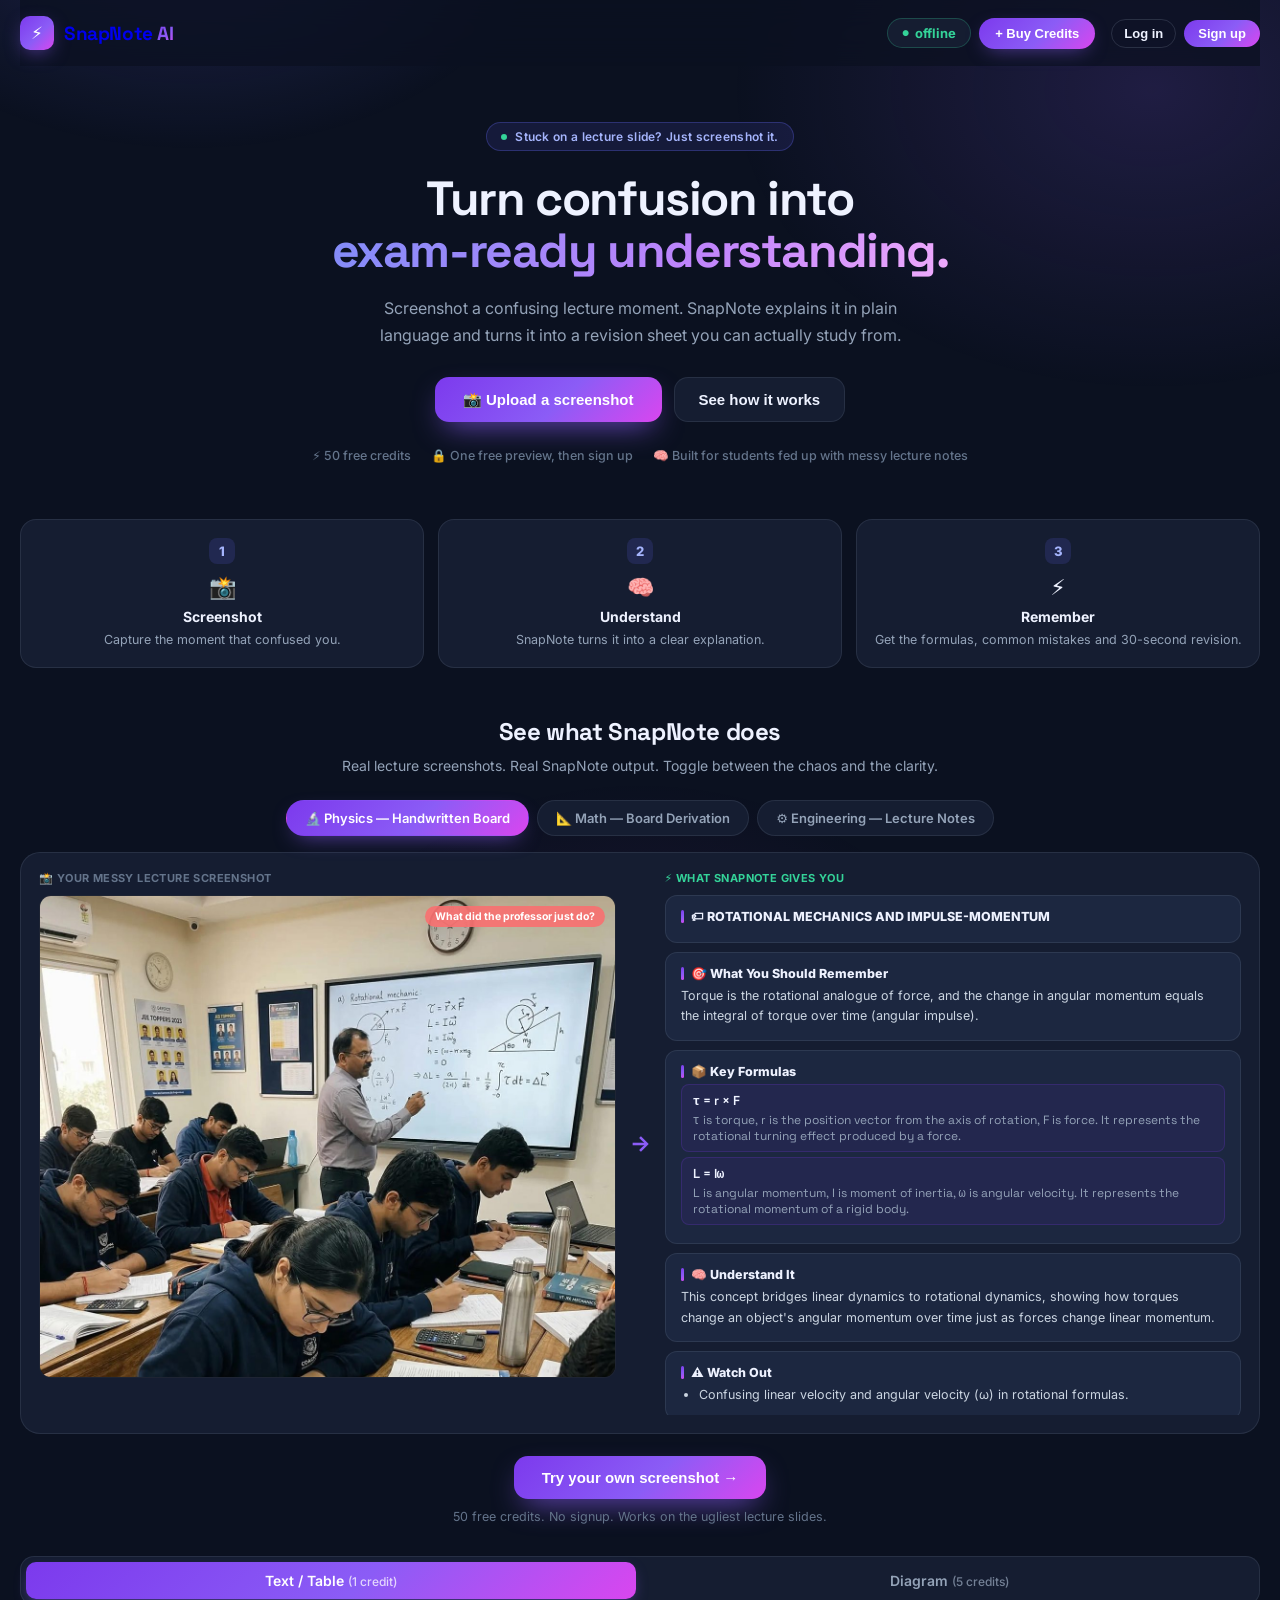
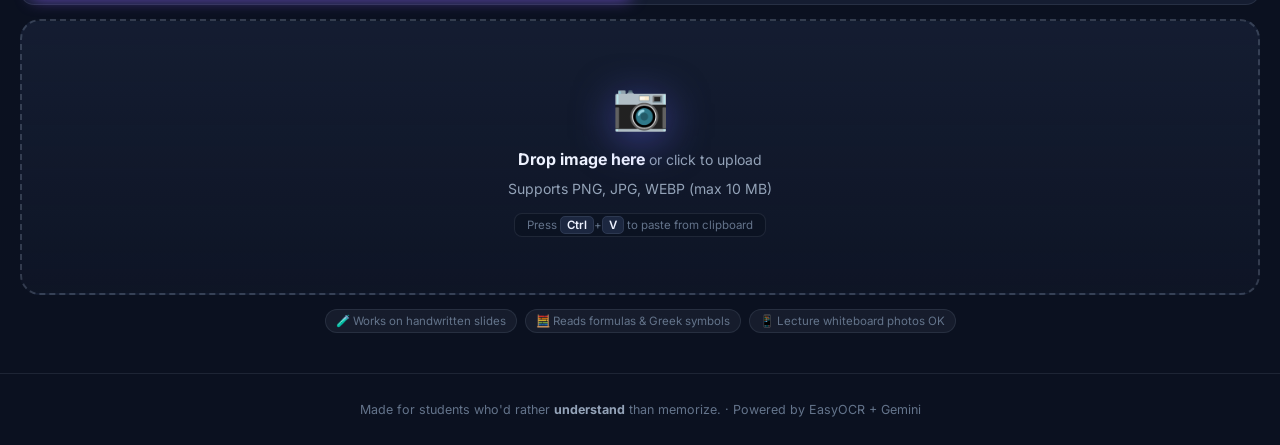
==== website/index.html @ a8508c5e "feat: comparison visual scene + PYQ digest UI + rotational mapping evidence" ====
<!DOCTYPE html>
<html lang="en">
<head>
  <meta charset="UTF-8" />
  <meta name="viewport" content="width=device-width, initial-scale=1.0" />
  <meta name="theme-color" content="#0b1120" />
  <meta name="description" content="SnapNote AI turns confusing lecture screenshots into exam-ready study notes. Understand formulas, remember the key takeaways, revise in 30 seconds." />
  <title>SnapNote AI — Screenshot it. Understand it.</title>
  <link rel="preconnect" href="https://fonts.googleapis.com" />
  <link rel="preconnect" href="https://fonts.gstatic.com" crossorigin />
  <link href="https://fonts.googleapis.com/css2?family=Inter:wght@400;500;600;700;800;900&family=Space+Grotesk:wght@600;700&display=swap" rel="stylesheet" />
  <script src="https://accounts.google.com/gsi/client"></script>
  <style>
    *, *::before, *::after { box-sizing: border-box; margin: 0; padding: 0; }
    :root {
      --bg: #0b1120; --surface: #151d31; --surface-2: #1c2740; --border: rgba(148,163,184,.14);
      --text: #eef2ff; --muted: #94a3b8; --muted-2: #64748b;
      --accent: #7c3aed; --accent-2: #8b5cf6; --green: #34d399; --amber: #fbbf24; --danger: #f87171;
      --grad: linear-gradient(135deg, #7c3aed, #8b5cf6 55%, #d946ef);
      --shadow: 0 20px 60px -20px rgba(0,0,0,.6);
      --radius: 16px;
    }
    html { scroll-behavior: smooth; }
    body {
      font-family: 'Inter', system-ui, -apple-system, sans-serif;
      background: var(--bg); color: var(--text);
      min-height: 100vh; display: flex; flex-direction: column;
      -webkit-font-smoothing: antialiased; overflow-x: hidden;
    }
    .bg-glow {
      position: fixed; inset: 0; z-index: -1; pointer-events: none;
      background:
        radial-gradient(600px 400px at 15% -10%, rgba(99,102,241,.22), transparent 60%),
        radial-gradient(700px 500px at 90% 10%, rgba(139,92,246,.16), transparent 60%),
        radial-gradient(600px 500px at 50% 120%, rgba(217,70,239,.10), transparent 60%);
    }
    .container { max-width: 1280px; margin: 0 auto; padding: 0 20px; width: 100%; flex: 1; display: flex; flex-direction: column; }

    header {
      position: sticky; top: 0; z-index: 50;
      display: flex; align-items: center; justify-content: space-between;
      padding: 16px 0; margin-bottom: 12px;
      background: rgba(11,17,32,.75); backdrop-filter: blur(14px); -webkit-backdrop-filter: blur(14px);
    }
    .logo { display: flex; align-items: center; gap: 10px; text-decoration: none; }
    .logo-mark {
      width: 34px; height: 34px; border-radius: 10px; background: var(--grad);
      display: grid; place-items: center; font-size: 17px; color: #fff;
      box-shadow: 0 6px 20px -6px rgba(139,92,246,.7);
    }
    header h1 { font-size: 19px; font-weight: 800; letter-spacing: -.4px; font-family: 'Space Grotesk', sans-serif; }
    header h1 span { background: var(--grad); -webkit-background-clip: text; background-clip: text; -webkit-text-fill-color: transparent; }
    #credits-area { display: flex; align-items: center; gap: 8px; }
    #credits-badge {
      background: var(--surface); color: var(--green); padding: 6px 14px;
      border-radius: 20px; font-size: 13px; font-weight: 700; border: 1px solid rgba(52,211,153,.25);
      display: flex; align-items: center; gap: 6px;
    }
    #credits-badge::before { content: '●'; font-size: 8px; }
    #buy-btn {
      background: var(--grad); color: #fff; border: none; padding: 8px 16px;
      border-radius: 20px; font-size: 13px; font-weight: 700; cursor: pointer;
      transition: transform .15s, box-shadow .15s, filter .15s;
      box-shadow: 0 6px 20px -8px rgba(139,92,246,.7);
    }
    #buy-btn:hover { transform: translateY(-1px); filter: brightness(1.08); }

    /* ── Hero ── */
    .hero { text-align: center; padding: 44px 8px 30px; }
    .hero .eyebrow {
      display: inline-flex; align-items: center; gap: 8px;
      background: rgba(99,102,241,.12); border: 1px solid rgba(99,102,241,.3);
      color: #a5b4fc; font-size: 12px; font-weight: 600; letter-spacing: .3px;
      padding: 6px 14px; border-radius: 20px; margin-bottom: 22px;
    }
    .hero .eyebrow .dot { width: 6px; height: 6px; border-radius: 50%; background: var(--green); animation: pulse 2s infinite; }
    @keyframes pulse { 0%,100% { opacity: 1; } 50% { opacity: .3; } }
    .hero h2 {
      font-size: clamp(30px, 6vw, 48px); font-weight: 900; letter-spacing: -1.4px; line-height: 1.08;
      font-family: 'Space Grotesk', sans-serif;
    }
    .hero h2 .grad {
      background: linear-gradient(120deg, #818cf8, #c084fc 60%, #f0abfc);
      -webkit-background-clip: text; background-clip: text; -webkit-text-fill-color: transparent;
    }
    .hero p.sub { color: var(--muted); font-size: 16px; line-height: 1.7; max-width: 560px; margin: 18px auto 0; }
    .hero .cta-row { display: flex; gap: 12px; justify-content: center; margin-top: 28px; flex-wrap: wrap; }
    .btn-primary {
      background: var(--grad); color: #fff; border: none; padding: 13px 28px; border-radius: 14px;
      font-size: 15px; font-weight: 700; cursor: pointer; transition: transform .15s, box-shadow .15s, filter .15s;
      box-shadow: 0 12px 30px -10px rgba(139,92,246,.8);
      display: inline-flex; align-items: center; gap: 8px;
    }
    .btn-primary:hover { transform: translateY(-2px); filter: brightness(1.07); }
    .btn-ghost {
      background: var(--surface); color: var(--text); border: 1px solid var(--border); padding: 13px 24px;
      border-radius: 14px; font-size: 15px; font-weight: 600; cursor: pointer; transition: all .15s;
      display: inline-flex; align-items: center; gap: 8px;
    }
    .btn-ghost:hover { border-color: var(--accent); background: var(--surface-2); transform: translateY(-2px); }
    .hero .trust {
      display: flex; gap: 20px; justify-content: center; margin-top: 26px; flex-wrap: wrap;
      color: var(--muted-2); font-size: 12.5px; font-weight: 500;
    }
    .hero .trust span { display: inline-flex; align-items: center; gap: 6px; }

    /* ── How it works ── */
    .how {
      display: grid; grid-template-columns: repeat(3, 1fr); gap: 14px; margin: 26px 0 8px;
    }
    .how .step {
      background: var(--surface); border: 1px solid var(--border); border-radius: var(--radius);
      padding: 18px 16px; text-align: center; transition: all .2s;
    }
    .how .step:hover { transform: translateY(-3px); border-color: rgba(99,102,241,.4); background: var(--surface-2); }
    .how .step .num {
      width: 26px; height: 26px; margin: 0 auto 10px; border-radius: 8px;
      background: rgba(99,102,241,.16); color: #a5b4fc; font-size: 13px; font-weight: 800;
      display: grid; place-items: center;
    }
    .how .step .ic { font-size: 22px; margin-bottom: 8px; }
    .how .step h4 { font-size: 14px; font-weight: 700; margin-bottom: 5px; }
    .how .step p { font-size: 12.5px; color: var(--muted); line-height: 1.55; }

    /* ── Live demo ── */
    .demo { margin: 40px 0 10px; }
    .demo-head { text-align: center; margin-bottom: 22px; }
    .demo-head h3 { font-size: 24px; font-weight: 800; font-family: 'Space Grotesk', sans-serif; letter-spacing: -.4px; }
    .demo-head p { color: var(--muted); font-size: 14px; margin-top: 8px; line-height: 1.6; }
    .demo-tabs { display: flex; gap: 8px; justify-content: center; margin-bottom: 16px; flex-wrap: wrap; }
    .demo-tab {
      background: var(--surface); border: 1px solid var(--border); color: var(--muted);
      padding: 9px 18px; border-radius: 20px; font-size: 13px; font-weight: 600; cursor: pointer;
      font-family: inherit; transition: all .2s;
    }
    .demo-tab:hover { border-color: var(--accent); color: var(--text); transform: translateY(-1px); }
    .demo-tab.active { background: var(--grad); color: #fff; border-color: transparent; box-shadow: 0 8px 22px -10px rgba(139,92,246,.8); }
    .demo-stage {
      display: grid; grid-template-columns: 1fr auto 1fr; gap: 14px; align-items: stretch;
      background: var(--surface); border: 1px solid var(--border); border-radius: 20px; padding: 18px;
    }
    .demo-arrow { display: flex; align-items: center; justify-content: center; font-size: 22px; color: var(--accent-2); font-weight: 700; }
    .demo-pane { min-width: 0; }
    .pane-label {
      font-size: 11px; font-weight: 700; letter-spacing: .4px; text-transform: uppercase;
      color: var(--muted-2); margin-bottom: 10px; display: flex; align-items: center; gap: 6px;
    }
    .demo-pane-after .pane-label { color: var(--green); }
    .pane-body { max-height: 520px; overflow-y: auto; }
    .before-img {
      border-radius: 12px; overflow: hidden; border: 1px solid var(--border);
      background: #0a0f1d; position: relative;
    }
    .before-img img { width: 100%; height: 100%; object-fit: contain; display: block; min-height: 220px; }
    .before-img::after {
      content: 'What did the professor just do?'; position: absolute; right: 10px; top: 10px;
      background: rgba(248,113,113,.92); color: #fff; font-size: 10.5px; font-weight: 700;
      padding: 4px 10px; border-radius: 20px; max-width: 70%;
    }
    .demo-cta-row { text-align: center; margin-top: 22px; }
    .demo-cta-row .cta-sub { color: var(--muted-2); font-size: 12.5px; margin-top: 10px; }
    .demo-card {
      background: var(--surface-2); border: 1px solid var(--border); border-radius: 12px;
      padding: 13px 15px; margin-bottom: 9px; animation: rise .35s ease both;
    }
    .demo-card h5 { font-size: 12.5px; font-weight: 800; margin-bottom: 5px; display: flex; align-items: center; gap: 7px; }
    .demo-card h5 .bar { width: 3px; height: 13px; border-radius: 2px; background: var(--grad); }
    .demo-card.takeaway-card { border-color: rgba(52,211,153,.35); background: linear-gradient(180deg, rgba(52,211,153,.07), var(--surface-2)); }
    .demo-card.takeaway-card h5 { color: var(--green); }
    .demo-card.verify-card { border-color: rgba(248,113,113,.45); background: linear-gradient(180deg, rgba(248,113,113,.06), var(--surface-2)); }
    .demo-card.verify-card h5 { color: var(--danger); }
    .demo-card p, .demo-card li { font-size: 12.5px; line-height: 1.65; color: #cbd5e1; }
    .demo-card ul { padding-left: 18px; }
    .demo-card .formula {
      font-family: 'Space Grotesk', ui-monospace, monospace; font-size: 13px; font-weight: 600;
      background: rgba(124,58,237,.08); border: 1px solid rgba(124,58,237,.2); border-radius: 8px;
      padding: 7px 11px; margin: 5px 0; overflow-x: auto; white-space: pre-wrap;
    }
    .demo-card .formula .f-explain { color: var(--muted); font-size: 12px; font-weight: 400; margin-top: 3px; }
    .demo-card .muted { color: var(--muted); font-size: 12px; }
    @media (max-width: 700px) {
      .demo-stage { grid-template-columns: 1fr; }
      .demo-arrow { transform: rotate(90deg); padding: 6px 0; }
      .pane-body { max-height: 420px; }
    }

    /* ── Mode toggle ── */
    .mode-toggle { display: flex; gap: 8px; margin: 22px 0 14px; background: var(--surface); border: 1px solid var(--border); border-radius: 14px; padding: 5px; }
    .mode-toggle button {
      flex: 1; padding: 10px; border: none; border-radius: 10px;
      background: transparent; color: var(--muted); font-size: 14px; font-weight: 600;
      cursor: pointer; transition: all .18s; font-family: inherit;
    }
    .mode-toggle button:hover { color: var(--text); }
    .mode-toggle button.active { background: var(--grad); color: #fff; box-shadow: 0 6px 16px -6px rgba(139,92,246,.7); }
    .mode-toggle .cost { font-weight: 500; font-size: 12px; opacity: .75; }

    /* ── Drop zone ── */
    #drop-zone {
      border: 2px dashed rgba(148,163,184,.28); border-radius: 20px; padding: 56px 24px;
      text-align: center; cursor: pointer; transition: all .25s; position: relative;
      background: linear-gradient(180deg, rgba(28,39,64,.55), rgba(21,29,49,.35));
      flex-shrink: 0; overflow: hidden;
    }
    #drop-zone::before {
      content: ''; position: absolute; inset: -2px; border-radius: 20px; padding: 2px;
      background: var(--grad); -webkit-mask: linear-gradient(#000 0 0) content-box, linear-gradient(#000 0 0);
      -webkit-mask-composite: xor; mask-composite: exclude;
      opacity: 0; transition: opacity .25s;
    }
    #drop-zone:hover::before, #drop-zone.dragover::before { opacity: 1; }
    #drop-zone:hover, #drop-zone.dragover { transform: translateY(-2px); }
    #drop-zone .icon {
      font-size: 46px; margin-bottom: 14px; color: var(--accent);
      filter: drop-shadow(0 8px 20px rgba(99,102,241,.5));
      animation: bob 3s ease-in-out infinite;
    }
    @keyframes bob { 0%,100% { transform: translateY(0); } 50% { transform: translateY(-7px); } }
    #drop-zone p { color: var(--muted); font-size: 14px; line-height: 1.6; }
    #drop-zone p strong { color: var(--text); font-size: 16px; }
    #drop-zone .shortcut { margin-top: 12px; display: inline-block; background: rgba(11,17,32,.6); padding: 4px 12px; border-radius: 8px; font-size: 11.5px; color: var(--muted-2); border: 1px solid var(--border); }
    #drop-zone .shortcut kbd { background: var(--surface-2); padding: 1px 6px; border-radius: 5px; font-family: inherit; border: 1px solid var(--border); font-weight: 600; color: var(--text); }
    #drop-zone.paste-flash { border-color: var(--green) !important; background: rgba(52,211,153,.1) !important; }
    #drop-zone.has-image { padding: 12px; border-style: solid; border-color: rgba(52,211,153,.4); }
    #drop-zone.has-image img { max-width: 100%; max-height: 420px; border-radius: 14px; display: block; margin: 0 auto; }
    #drop-zone input[type=file] { display: none; }
    .hint-chips { display: flex; gap: 8px; justify-content: center; margin-top: 14px; flex-wrap: wrap; }
    .hint-chips span {
      font-size: 11.5px; color: var(--muted-2); background: rgba(148,163,184,.08);
      border: 1px solid var(--border); padding: 4px 10px; border-radius: 20px;
    }

    #preview-actions { display: none; gap: 10px; margin-top: 14px; justify-content: center; }
    #preview-actions.show { display: flex; }
    #preview-actions button {
      padding: 11px 26px; border: none; border-radius: 12px; font-size: 14px; font-weight: 700; cursor: pointer; font-family: inherit; transition: all .15s;
    }
    #submit-btn { background: var(--grad); color: #fff; box-shadow: 0 8px 24px -8px rgba(139,92,246,.8); }
    #submit-btn:hover { filter: brightness(1.07); transform: translateY(-1px); }
    #submit-btn:disabled { opacity: .55; cursor: not-allowed; transform: none; }
    #clear-btn { background: var(--surface); color: var(--muted); border: 1px solid var(--border); }
    #clear-btn:hover { border-color: var(--danger); color: var(--danger); }
    .spinner { display: inline-block; width: 16px; height: 16px; border: 2px solid rgba(255,255,255,.3); border-top-color: #fff; border-radius: 50%; animation: spin .6s linear infinite; vertical-align: middle; margin-right: 8px; }
    @keyframes spin { to { transform: rotate(360deg); } }

    /* ── Processing overlay ── */
    #processing-overlay {
      display: none; position: fixed; inset: 0; z-index: 90;
      background: rgba(11,17,32,.82); backdrop-filter: blur(8px); -webkit-backdrop-filter: blur(8px);
      align-items: center; justify-content: center; padding: 20px;
    }
    #processing-overlay.show { display: flex; }
    .proc-card {
      background: var(--surface); border: 1px solid var(--border); border-radius: 20px;
      padding: 34px 30px; max-width: 400px; width: 100%; text-align: center; box-shadow: var(--shadow);
    }
    .proc-orb {
      width: 64px; height: 64px; margin: 0 auto 18px; border-radius: 50%;
      background: conic-gradient(from 0deg, #6366f1, #d946ef, #34d399, #6366f1);
      animation: spin 1.2s linear infinite;
      -webkit-mask: radial-gradient(farthest-side, transparent calc(100% - 8px), #000 calc(100% - 7px));
      mask: radial-gradient(farthest-side, transparent calc(100% - 8px), #000 calc(100% - 7px));
    }
    .proc-card h3 { font-size: 17px; font-weight: 800; margin-bottom: 6px; }
    .proc-card p.hint { color: var(--muted); font-size: 13.5px; margin-bottom: 20px; }
    .proc-steps { text-align: left; display: flex; flex-direction: column; gap: 10px; }
    .proc-step { display: flex; align-items: center; gap: 10px; font-size: 13.5px; color: var(--muted-2); transition: color .2s; }
    .proc-step .tick { width: 18px; height: 18px; border-radius: 50%; border: 2px solid var(--border); display: grid; place-items: center; font-size: 10px; color: transparent; flex-shrink: 0; transition: all .2s; }
    .proc-step.done { color: var(--green); }
    .proc-step.done .tick { background: var(--green); border-color: var(--green); color: #06281c; }
    .proc-step.active { color: var(--text); font-weight: 600; }
    .proc-step.active .tick { border-color: var(--accent); border-top-color: #a5b4fc; animation: spin .8s linear infinite; }
    .proc-step.pending .tick { border-color: var(--border); }

    /* ── History ── */
    #history-section { display: none; margin-top: 26px; }
    #history-section.show { display: block; }
    #history-section h3 { font-size: 13px; font-weight: 700; color: var(--muted); letter-spacing: .4px; text-transform: uppercase; margin-bottom: 10px; display: flex; align-items: center; gap: 8px; }
    .history-list { display: flex; flex-direction: column; gap: 8px; }
    .history-item {
      display: flex; align-items: center; gap: 12px; width: 100%;
      background: var(--surface); border: 1px solid var(--border); border-radius: 12px;
      padding: 12px 14px; cursor: pointer; text-align: left; transition: all .15s; font-family: inherit; color: var(--text);
    }
    .history-item:hover { border-color: var(--accent); background: var(--surface-2); transform: translateX(3px); }
    .history-item .hic { font-size: 18px; }
    .history-item .h-title { font-size: 13.5px; font-weight: 600; flex: 1; overflow: hidden; text-overflow: ellipsis; white-space: nowrap; }
    .history-item .h-meta { font-size: 11.5px; color: var(--muted-2); white-space: nowrap; }
    .history-item .type-badge.small { padding: 2px 8px; font-size: 10px; }

    /* ── Result ── */
    #result-panel { display: none; margin-top: 26px; flex: 1; }
    #result-panel.show { display: block; }
    #result-panel .result-header { display: flex; align-items: center; justify-content: space-between; margin-bottom: 12px; gap: 8px; flex-wrap: wrap; }
    #result-panel .result-header .type-badge { padding: 5px 14px; border-radius: 20px; font-size: 12px; font-weight: 700; }
    #result-panel .result-header .type-badge.text { background: rgba(99,102,241,.15); color: #a5b4fc; border: 1px solid rgba(99,102,241,.3); }
    #result-panel .result-header .type-badge.diagram { background: rgba(251,191,36,.12); color: var(--amber); border: 1px solid rgba(251,191,36,.3); }
    #result-panel .tags { display: flex; gap: 6px; flex-wrap: wrap; margin-bottom: 14px; }
    #result-panel .tags span { background: var(--surface); padding: 4px 12px; border-radius: 20px; font-size: 12px; color: var(--muted); border: 1px solid var(--border); }

    .note-card {
      background: var(--surface); border: 1px solid var(--border); border-radius: 14px;
      padding: 18px 20px; margin-bottom: 12px;
      animation: rise .4s ease both;
    }
    @keyframes rise { from { opacity: 0; transform: translateY(10px); } to { opacity: 1; transform: translateY(0); } }
    .note-card h3 { font-size: 14px; font-weight: 700; margin-bottom: 8px; color: var(--text); display: flex; align-items: center; gap: 8px; letter-spacing: .1px; }
    .note-card h3 .bar { width: 3px; height: 15px; border-radius: 2px; background: var(--grad); }
    .note-card p, .note-card li { font-size: 14px; line-height: 1.75; color: #cbd5e1; }
    .note-card ul { padding-left: 20px; }
    /* Secondary sections: quieter, collapsible, not competing with the learning payload */
    .note-card.secondary {
      background: transparent; border: 1px solid var(--border); border-radius: 12px;
      padding: 12px 16px; box-shadow: none;
    }
    .note-card.secondary summary {
      list-style: none; cursor: pointer; font-size: 13px; font-weight: 600;
      color: var(--muted); display: flex; align-items: center; gap: 8px; user-select: none;
    }
    .note-card.secondary summary::-webkit-details-marker { display: none; }
    .note-card.secondary summary::after { content: "＋"; margin-left: auto; color: var(--muted-2); font-size: 13px; }
    .note-card.secondary[open] summary::after { content: "−"; }
    .note-card.secondary summary:hover { color: var(--text); }
    .note-card.secondary .inner { padding-top: 10px; }
    .note-card .formula {
      font-family: 'Space Grotesk', ui-monospace, monospace;
      background: linear-gradient(135deg, rgba(99,102,241,.1), rgba(139,92,246,.05));
      border: 1px solid rgba(99,102,241,.25); border-radius: 10px;
      padding: 10px 14px; margin: 8px 0; font-size: 15px; overflow-x: auto; white-space: pre-wrap;
      font-weight: 600; letter-spacing: .2px;
    }
    .note-card .formula .f-explain { color: var(--muted); font-size: 13px; font-weight: 400; margin-top: 6px; letter-spacing: 0; }
    .note-card .uncertain-symbols { color: var(--amber); font-size: 12.5px; margin-top: 5px; }
    .note-card.uncertain-card { border-color: rgba(251,191,36,.45); background: linear-gradient(180deg, rgba(251,191,36,.06), var(--surface)); }
    .note-card.uncertain-card h3 { color: var(--amber); }
    .note-card.verify-card { border-color: rgba(248,113,113,.5); background: linear-gradient(180deg, rgba(248,113,113,.06), var(--surface)); }
    .note-card.verify-card h3 { color: var(--danger); }
    .note-card.takeaway-card { border-color: rgba(52,211,153,.4); background: linear-gradient(180deg, rgba(52,211,153,.07), var(--surface)); }
    .note-card.takeaway-card h3 { color: var(--green); }
    .note-card.diagram-card img { max-width: 100%; border-radius: 10px; border: 1px solid var(--border); margin-top: 8px; }
    .note-card.diagram-card .diagram-wrap {
      margin: 8px 0; padding: 14px; background: var(--bg); border: 1px solid var(--border);
      border-radius: 12px; overflow-x: auto;
    }
    .note-card.diagram-card .diagram-wrap svg { display: block; max-width: 100%; height: auto; background: #fff; border-radius: 10px; }
    .note-card.diagram-card .diagram-wrap svg text { font-family: 'Space Grotesk', sans-serif; }
    .note-card .muted { color: var(--muted); font-size: 13px; }
    /* Visual context demoted to a subtle line under the explain visual */
    .visual-context-line { font-size: 12px; color: var(--muted-2); margin-top: 8px; line-height: 1.6; }
    .visual-context-line strong { color: var(--muted); font-weight: 600; }

    #revise-btn {
      display: none; width: 100%; margin: 6px 0 14px; padding: 14px 16px;
      background: linear-gradient(135deg, rgba(99,102,241,.22), rgba(217,70,239,.18));
      border: 1px dashed var(--accent); border-radius: 14px; color: var(--text);
      font-size: 15px; font-weight: 700; cursor: pointer; transition: all .2s; font-family: inherit;
    }
    #revise-btn em { display: block; font-style: normal; font-size: 12.5px; font-weight: 500; color: var(--muted); margin-top: 3px; }
    #revise-btn:hover { border-style: solid; box-shadow: 0 8px 24px -10px rgba(139,92,246,.6); }
    #revise-btn:disabled { opacity: .55; cursor: not-allowed; }
    #revision-cards .revision-header {
      font-size: 13px; font-weight: 700; color: var(--accent-2); margin: 4px 0 10px;
      display: flex; align-items: center; gap: 6px; letter-spacing: .2px;
    }

    #result-panel pre {
      background: var(--surface); border: 1px solid var(--border); border-radius: 12px;
      padding: 20px; font-size: 13.5px; line-height: 1.7; overflow-x: auto;
      white-space: pre-wrap; max-height: 400px; overflow-y: auto; color: #cbd5e1;
    }
    #raw-toggle-btn {
      background: none; border: 1px solid var(--border); color: var(--muted);
      padding: 7px 14px; border-radius: 10px; font-size: 12.5px; cursor: pointer; margin-bottom: 12px; font-family: inherit; transition: all .15s;
    }
    #raw-toggle-btn:hover { border-color: var(--accent); color: var(--text); }
    #raw-markdown { display: none; }
    #raw-markdown.show { display: block; }
    #result-panel .btn-row { display: flex; gap: 10px; margin-top: 14px; flex-wrap: wrap; }
    #result-panel .btn-row button {
      padding: 11px 20px; border: none; border-radius: 12px; font-size: 13.5px; font-weight: 700; cursor: pointer; transition: all .15s; font-family: inherit;
    }
    #copy-btn { background: var(--surface); color: var(--text); border: 1px solid var(--border); }
    #copy-btn:hover { border-color: var(--accent); }
    #copy-btn.copied { background: var(--green); color: #052e22; border-color: var(--green); }
    #download-btn { background: var(--grad); color: #fff; box-shadow: 0 6px 18px -8px rgba(139,92,246,.7); }
    #download-btn:hover { filter: brightness(1.08); transform: translateY(-1px); }

    #result-panel .view-orig-btn {
      display: block; margin: 14px auto 0; background: none; border: 1px dashed var(--border); color: var(--muted);
      padding: 9px 16px; border-radius: 10px; font-size: 12.5px; cursor: pointer; font-family: inherit; transition: all .15s;
    }
    #result-panel .view-orig-btn:hover { border-color: var(--accent); color: var(--text); }

    .explain-btn {
      display: block; width: 100%; margin-top: 14px; padding: 13px 16px;
      background: linear-gradient(135deg, rgba(251,191,36,.2), rgba(249,115,22,.16));
      border: 1px dashed var(--amber); border-radius: 12px; color: var(--text);
      font-size: 14px; font-weight: 700; cursor: pointer; transition: all .2s; font-family: inherit;
    }
    .explain-btn em { display: block; font-style: normal; font-size: 12px; font-weight: 500; color: var(--muted); margin-top: 3px; }
    .explain-btn:hover { border-style: solid; box-shadow: 0 8px 24px -10px rgba(251,191,36,.5); }
    .explain-btn:disabled { opacity: .55; cursor: not-allowed; }
    .explain-btn .spinner { display: inline-block; width: 14px; height: 14px; border: 2px solid rgba(255,255,255,.25); border-top-color: var(--amber); border-radius: 50%; animation: spin .8s linear infinite; margin-right: 6px; vertical-align: -2px; }

    .visual-wrap { margin-top: 12px; max-width: 100%; margin-left: auto; margin-right: auto; }
    .visual-wrap img { display: block; width: 100%; border-radius: 10px; border: 1px solid var(--border); }
    .visual-wrap svg { display: block; width: 100%; height: auto; border-radius: 10px; border: 1px solid var(--border); background: #fff; }
    .visual-trust { font-size: 11.5px; color: var(--muted-2); margin-top: 8px; display: flex; align-items: center; gap: 6px; max-width: 720px; margin-left: auto; margin-right: auto; }
    .visual-context-line { max-width: 720px; margin-left: auto; margin-right: auto; }
    #visual-download-btn { display: block; margin: 10px auto 0; }
    .explain-card { border: 1px solid rgba(251,191,36,.4); background: linear-gradient(180deg, rgba(251,191,36,.06), rgba(255,255,255,0) 60%); }
    .explain-card h3 .bar { background: var(--amber); }
    .explain-card .explain-tagline { font-size: 13px; color: var(--muted); margin: -2px 0 6px; font-style: italic; }
    .explain-card .explain-btn {
      background: linear-gradient(135deg, rgba(251,191,36,.22), rgba(249,115,22,.16));
      border: 1px solid rgba(251,191,36,.45); border-radius: 12px;
    }

    .orig-modal { max-width: 720px; }
    .orig-modal img { display: block; width: 100%; border-radius: 10px; margin-top: 10px; }

    #error-msg { display: none; margin-top: 14px; padding: 13px 16px; background: rgba(248,113,113,.1); border: 1px solid rgba(248,113,113,.3); border-radius: 12px; color: var(--danger); font-size: 13px; }

    footer { text-align: center; padding: 28px 20px; color: var(--muted-2); font-size: 12.5px; border-top: 1px solid var(--border); margin-top: 40px; }
    footer .brand { color: var(--muted); font-weight: 700; }

    /* ── Buy modal ── */
    .overlay { display: none; position: fixed; inset: 0; background: rgba(5,9,20,.72); backdrop-filter: blur(6px); -webkit-backdrop-filter: blur(6px); z-index: 100; align-items: center; justify-content: center; }
    .overlay.open { display: flex; }
    .modal {
      background: var(--surface); border: 1px solid var(--border); border-radius: 20px;
      padding: 28px; max-width: 420px; width: 90%; max-height: 90vh; overflow-y: auto; box-shadow: var(--shadow);
      animation: rise .3s ease both;
    }
    .modal h2 { font-size: 20px; margin-bottom: 4px; font-family: 'Space Grotesk', sans-serif; }
    .modal .sub { color: var(--muted); font-size: 13px; margin-bottom: 20px; }
    .packs { display: flex; flex-direction: column; gap: 10px; }
    .pack {
      display: flex; align-items: center; justify-content: space-between;
      padding: 14px 18px; border: 1px solid var(--border); border-radius: 12px;
      background: var(--bg); cursor: pointer; transition: all .15s;
    }
    .pack:hover { border-color: var(--accent); transform: translateY(-1px); }
    .pack.selected { border-color: var(--green); background: rgba(52,211,153,.08); }
    .pack .credits { font-size: 16px; font-weight: 700; }
    .pack .price { font-size: 14px; color: var(--muted); }
    .pack .price strong { color: var(--text); }
    .pack .per-credit { font-size: 11px; color: var(--muted); }
    .modal .pay-btn {
      width: 100%; margin-top: 18px; padding: 13px; border: none; border-radius: 12px;
      background: var(--grad); color: #fff; font-size: 15px; font-weight: 700; cursor: pointer; font-family: inherit;
      box-shadow: 0 8px 24px -8px rgba(139,92,246,.8); transition: all .15s;
    }
    .modal .pay-btn:hover { filter: brightness(1.08); }
    .modal .pay-btn:disabled { opacity: .5; cursor: not-allowed; }
    .modal .close-btn { float: right; background: none; border: none; color: var(--muted); font-size: 24px; cursor: pointer; line-height: 1; }
    .modal .close-btn:hover { color: var(--text); }
    #payment-status { margin-top: 12px; font-size: 13px; text-align: center; }

    @media (max-width: 600px) {
      .container { padding: 0 14px; }
      .how { grid-template-columns: 1fr; }
      .hero { padding-top: 28px; }
      .hero .trust { gap: 10px; }
      #drop-zone { padding: 40px 16px; }
      #drop-zone .icon { font-size: 36px; }
      .proc-card { padding: 26px 20px; }
    }

    /* ── UX: clickables, focus, reduced-motion ── */
    button, .pack, .history-item { cursor: pointer; }
    button:focus-visible, a:focus-visible, .demo-tab:focus-visible, .pack:focus-visible, .history-item:focus-visible {
      outline: 2px solid var(--accent-2); outline-offset: 2px; border-radius: 8px;
    }
    @media (prefers-reduced-motion: reduce) {
      *, *::before, *::after { animation-duration: .01ms !important; animation-iteration-count: 1 !important; transition-duration: .01ms !important; scroll-behavior: auto !important; }
    }
  </style>
</head>
<body>
  <div class="bg-glow"></div>
  <div class="container">
    <header>
      <a class="logo" href="#" onclick="return false;">
        <div class="logo-mark">⚡</div>
        <h1>SnapNote <span>AI</span></h1>
      </a>
      <div id="credits-area">
        <span id="credits-badge">--</span>
        <button id="buy-btn">+ Buy Credits</button>
        <span id="auth-area" style="display:flex;gap:8px;align-items:center;margin-left:8px"></span>
      </div>
    </header>

    <div id="auth-modal" style="display:none;position:fixed;inset:0;background:rgba(0,0,0,.7);z-index:100;align-items:center;justify-content:center">
      <div style="position:relative;background:#2f2f2f;border:1px solid #4a4a4a;border-radius:12px;padding:28px 24px;max-width:380px;width:90%;box-shadow:0 20px 60px -20px rgba(0,0,0,.8);text-align:center">
        <button id="auth-close" style="position:absolute;top:12px;right:12px;width:32px;height:32px;border-radius:50%;background:transparent;border:1px solid #8b5cf6;color:#fff;font-size:16px;cursor:pointer;display:grid;place-items:center;transition:all .2s ease">✕</button>
        <h3 id="auth-title" style="font-size:20px;font-weight:600;color:#fff;margin-bottom:8px">Log in or sign up</h3>
        <p style="color:#b0b0b0;font-size:13px;line-height:1.5;margin-bottom:20px" id="auth-sub">You'll get smarter responses and can upload files, images, and more.</p>
        <div id="google-btn" style="width:100%;margin-bottom:10px"></div>
        <button id="apple-btn" style="width:100%;background:transparent;color:#fff;border:1px solid #565656;padding:12px;border-radius:24px;font-weight:500;cursor:pointer;display:flex;align-items:center;justify-content:center;gap:10px;margin-bottom:10px;font-size:14px;transition:all .2s ease"> Apple</button>
        <button id="phone-btn" style="width:100%;background:transparent;color:#fff;border:1px solid #565656;padding:12px;border-radius:24px;font-weight:500;cursor:pointer;display:flex;align-items:center;justify-content:center;gap:10px;margin-bottom:16px;font-size:14px;transition:all .2s ease">📞 Continue with phone</button>
        <div style="display:flex;align-items:center;gap:12px;margin-bottom:16px"><div style="flex:1;height:1px;background:#4a4a4a"></div><span style="color:#8a8a8a;font-size:12px;letter-spacing:1px">OR</span><div style="flex:1;height:1px;background:#4a4a4a"></div></div>
        <input id="auth-name" placeholder="Name (for signup)" style="width:100%;padding:12px 14px;border-radius:8px;border:1px solid #4a4a4a;background:#1a1a1a;color:#fff;margin-bottom:10px;display:none;font-size:14px;transition:border-color .2s ease" />
        <input id="auth-email" type="email" placeholder="Email address" style="width:100%;padding:12px 14px;border-radius:8px;border:1px solid #4a4a4a;background:#1a1a1a;color:#fff;margin-bottom:10px;font-size:14px;transition:border-color .2s ease" />
        <input id="auth-pass" type="password" placeholder="Password (min 6)" style="width:100%;padding:12px 14px;border-radius:8px;border:1px solid #4a4a4a;background:#1a1a1a;color:#fff;margin-bottom:14px;font-size:14px;transition:border-color .2s ease" />
        <div id="auth-error" style="color:#f87171;font-size:12px;margin-bottom:10px;display:none;text-align:left"></div>
        <button id="auth-submit" style="width:100%;background:#fff;color:#000;border:none;padding:12px;border-radius:24px;font-weight:600;cursor:pointer;font-size:14px;transition:all .2s ease">Continue</button>
        <p style="text-align:center;margin-top:14px;font-size:12px;color:#8a8a8a"><span id="auth-switch-text">Already have an account?</span> <a href="#" id="auth-switch" style="color:#fff;font-weight:600;text-decoration:underline;transition:color .2s ease">Log in</a></p>
      </div>
    </div>
    <style>
      #google-btn:hover, #apple-btn:hover, #phone-btn:hover { background:#3a3a3a !important; border-color:#6b6b6b !important; transform:translateY(-1px); box-shadow:0 4px 12px rgba(0,0,0,.3); }
      #auth-submit:hover { background:#f0f0f0 !important; transform:translateY(-1px); box-shadow:0 4px 12px rgba(0,0,0,.2); }
      #auth-close:hover { background:#3a3a3a !important; border-color:#a78bfa !important; color:#a78bfa !important; transform:rotate(90deg); }
      #auth-switch:hover { color:#a78bfa !important; }
      #auth-name:focus, #auth-email:focus, #auth-pass:focus { border-color:#8b5cf6 !important; outline:none; box-shadow:0 0 0 2px rgba(139,92,246,.2); }
    </style>

    <section class="hero">
      <span class="eyebrow"><span class="dot"></span> Stuck on a lecture slide? Just screenshot it.</span>
      <h2>Turn confusion into<br /><span class="grad">exam-ready understanding.</span></h2>
      <p class="sub">Screenshot a confusing lecture moment. SnapNote explains it in plain language and turns it into a revision sheet you can actually study from.</p>
      <div class="cta-row">
        <button class="btn-primary" id="hero-upload-btn">📸 Upload a screenshot</button>
        <button class="btn-ghost" onclick="document.getElementById('demo').scrollIntoView({behavior:'smooth'})">See how it works</button>
      </div>
      <div class="trust">
        <span>⚡ 50 free credits</span>
        <span>🔒 One free preview, then sign up</span>
        <span>🧠 Built for students fed up with messy lecture notes</span>
      </div>
    </section>

    <section class="how" id="how">
      <div class="step">
        <div class="num">1</div>
        <div class="ic">📸</div>
        <h4>Screenshot</h4>
        <p>Capture the moment that confused you.</p>
      </div>
      <div class="step">
        <div class="num">2</div>
        <div class="ic">🧠</div>
        <h4>Understand</h4>
        <p>SnapNote turns it into a clear explanation.</p>
      </div>
      <div class="step">
        <div class="num">3</div>
        <div class="ic">⚡</div>
        <h4>Remember</h4>
        <p>Get the formulas, common mistakes and 30-second revision.</p>
      </div>
    </section>

    <!-- ── Live demo ── -->
    <section class="demo" id="demo">
      <div class="demo-head">
        <h3>See what SnapNote does</h3>
        <p>Real lecture screenshots. Real SnapNote output. Toggle between the chaos and the clarity.</p>
      </div>

      <div class="demo-tabs" id="demo-tabs">
        <button class="demo-tab active" data-demo="physics">🔬 Physics — Handwritten Board</button>
        <button class="demo-tab" data-demo="math">📐 Math — Board Derivation</button>
        <button class="demo-tab" data-demo="engineering">⚙️ Engineering — Lecture Notes</button>
      </div>

      <div class="demo-stage">
        <div class="demo-pane demo-pane-before">
          <div class="pane-label">📸 Your messy lecture screenshot</div>
          <div class="pane-body before-img" id="demo-before-img"></div>
        </div>
        <div class="demo-arrow">→</div>
        <div class="demo-pane demo-pane-after">
          <div class="pane-label">⚡ What SnapNote gives you</div>
          <div class="pane-body" id="demo-after"></div>
        </div>
      </div>

      <div class="demo-cta-row">
        <button class="btn-primary" id="demo-cta-btn">Try your own screenshot →</button>
        <p class="cta-sub">50 free credits. No signup. Works on the ugliest lecture slides.</p>
      </div>
    </section>

    <div class="mode-toggle">
      <button id="mode-text" class="active" data-mode="text">Text / Table <span class="cost">(1 credit)</span></button>
      <button id="mode-diagram" data-mode="diagram">Diagram <span class="cost">(5 credits)</span></button>
    </div>

    <div id="drop-zone">
      <div id="drop-content">
        <div class="icon">📷</div>
        <p><strong>Drop image here</strong> or click to upload</p>
        <p style="margin-top:6px;">Supports PNG, JPG, WEBP (max 10 MB)</p>
        <span class="shortcut">Press <kbd>Ctrl</kbd>+<kbd>V</kbd> to paste from clipboard</span>
      </div>
      <input type="file" id="file-input" accept="image/png,image/jpeg,image/webp" />
    </div>
    <div class="hint-chips">
      <span>🧪 Works on handwritten slides</span>
      <span>🧮 Reads formulas &amp; Greek symbols</span>
      <span>📱 Lecture whiteboard photos OK</span>
    </div>

    <div id="preview-actions">
      <button id="clear-btn">Clear</button>
      <button id="submit-btn">Extract Notes →</button>
    </div>

    <div id="error-msg"></div>

    <section id="history-section">
      <h3>🕘 Your recent study sheets</h3>
      <div class="history-list" id="history-list"></div>
    </section>

    <div id="result-panel">
      <div class="result-header">
        <span id="result-type" class="type-badge text">Text</span>
        <span id="result-credits" style="font-size:11.5px;color:var(--muted-2);opacity:.7;"></span>
      </div>
      <div id="tags-container" class="tags"></div>
      <button id="revise-btn" class="revise-btn">
        <span>✨ Make This Revision-Ready</span>
        <em>Turn this into exam-ready learning material (+1 credit)</em>
      </button>
      <div id="revision-cards"></div>
      <div id="notes-cards"></div>
      <button id="raw-toggle-btn">View extracted text</button>
      <pre id="raw-markdown"></pre>
      <div class="btn-row">
        <button id="copy-btn">📋 Copy Notes</button>
        <button id="download-btn">⬇️ Download .md</button>
      </div>
      <button id="view-orig-btn" class="view-orig-btn" style="display:none;">📷 View original screenshot</button>
    </div>
  </div>

  <footer>Made for students who'd rather <span class="brand">understand</span> than memorize. · Powered by EasyOCR + Gemini</footer>

  <div class="overlay" id="buy-modal">
    <div class="modal">
      <button class="close-btn" id="modal-close">&times;</button>
      <h2>Buy Credits</h2>
      <p class="sub">Text = 1 credit &middot; Revision enhancement = 1 credit &middot; Diagram = 5 credits. Credits never expire.</p>
      <div class="packs" id="packs-container"></div>
      <div id="payment-status"></div>
    </div>
  </div>

  <div class="overlay" id="orig-modal">
    <div class="modal orig-modal">
      <button class="close-btn" id="orig-modal-close">&times;</button>
      <img id="orig-img" src="" alt="Original screenshot" />
    </div>
  </div>

  <div id="processing-overlay">
    <div class="proc-card">
      <div class="proc-orb"></div>
      <h3 id="proc-title">Studying your screenshot…</h3>
      <p class="hint" id="proc-hint">This usually takes a few seconds. Don't close the tab.</p>
      <div class="proc-steps" id="proc-steps"></div>
    </div>
  </div>

  <script src="https://checkout.razorpay.com/v1/checkout.js"></script>
  <script>
    const BASE = "https://snapnote-ai-pif1.onrender.com";

    // ── State ──
    let currentBlob = null;
    let currentMode = "text";
    let currentContext = "";

    // ── DOM refs ──
    const dropZone = document.getElementById("drop-zone");
    const dropContent = document.getElementById("drop-content");
    const fileInput = document.getElementById("file-input");
    const previewActions = document.getElementById("preview-actions");
    const submitBtn = document.getElementById("submit-btn");
    const clearBtn = document.getElementById("clear-btn");
    const errorMsg = document.getElementById("error-msg");
    const resultPanel = document.getElementById("result-panel");
    const resultType = document.getElementById("result-type");
    const resultCredits = document.getElementById("result-credits");
    const tagsContainer = document.getElementById("tags-container");
    const notesCards = document.getElementById("notes-cards");
    const reviseBtn = document.getElementById("revise-btn");
    const revisionCards = document.getElementById("revision-cards");
    const rawToggleBtn = document.getElementById("raw-toggle-btn");
    const rawMarkdown = document.getElementById("raw-markdown");
    const copyBtn = document.getElementById("copy-btn");
    const downloadBtn = document.getElementById("download-btn");
    const viewOrigBtn = document.getElementById("view-orig-btn");
    const origModal = document.getElementById("orig-modal");
    const origModalClose = document.getElementById("orig-modal-close");
    const origImg = document.getElementById("orig-img");
    const creditsBadge = document.getElementById("credits-badge");
    const heroUploadBtn = document.getElementById("hero-upload-btn");
    const processingOverlay = document.getElementById("processing-overlay");
    const procSteps = document.getElementById("proc-steps");
    const procTitle = document.getElementById("proc-title");
    const historySection = document.getElementById("history-section");
    const historyList = document.getElementById("history-list");

    // ── Device Auth ──
    async function initDevice() {
      // If logged in, show user credits instead of device credits
      const token = getAuthToken();
      if (token) {
        try {
          const resp = await fetch(`${BASE}/api/auth/me`, { headers: { "Authorization": `Bearer ${token}` } });
          if (resp.ok) {
            const data = await resp.json();
            creditsBadge.textContent = `${data.creditsRemaining} credits`;
            return;
          }
        } catch {}
      }
      let deviceId = localStorage.getItem("snapnote_deviceId");
      if (!deviceId) {
        deviceId = crypto.randomUUID();
        localStorage.setItem("snapnote_deviceId", deviceId);
      }
      try {
        const resp = await fetch(`${BASE}/api/auth/device`, {
          method: "POST",
          headers: { "Content-Type": "application/json" },
          body: JSON.stringify({ deviceId }),
        });
        if (resp.ok) {
          const data = await resp.json();
          creditsBadge.textContent = `${data.creditsRemaining} credits`;
        } else {
          creditsBadge.textContent = "offline";
        }
      } catch {
        creditsBadge.textContent = "offline";
      }
    }

    function getDeviceId() {
      return localStorage.getItem("snapnote_deviceId");
    }
    function getAuthToken() { return localStorage.getItem("snapnote_token"); }
    function setAuthToken(t) { if (t) localStorage.setItem("snapnote_token", t); else localStorage.removeItem("snapnote_token"); }
    function authHeader() { const t = getAuthToken(); return t ? `Bearer ${t}` : ""; }

    // ── Auth modal ──
    let authMode = "signup";
    const authModal = document.getElementById("auth-modal");
    const authArea = document.getElementById("auth-area");
    const authTitle = document.getElementById("auth-title");
    const authSub = document.getElementById("auth-sub");
    const authName = document.getElementById("auth-name");
    const authEmail = document.getElementById("auth-email");
    const authPass = document.getElementById("auth-pass");
    const authError = document.getElementById("auth-error");
    const authSubmit = document.getElementById("auth-submit");
    const authSwitch = document.getElementById("auth-switch");
    const authSwitchText = document.getElementById("auth-switch-text");
    const authClose = document.getElementById("auth-close");
    function showAuth(mode) {
      authMode = mode || "signup";
      authTitle.textContent = authMode === "signup" ? "Sign up" : "Log in";
      authSub.textContent = authMode === "signup" ? "Create an account — credits stay with you, not your browser." : "Welcome back.";
      authName.style.display = authMode === "signup" ? "block" : "none";
      authSwitchText.textContent = authMode === "signup" ? "Already have an account?" : "Need an account?";
      authSwitch.textContent = authMode === "signup" ? "Log in" : "Sign up";
      authError.style.display = "none";
      authModal.style.display = "flex";
    }
    function hideAuth() { authModal.style.display = "none"; }
    authClose.addEventListener("click", hideAuth);
    authModal.addEventListener("click", (e) => { if (e.target === authModal) hideAuth(); });
    authSwitch.addEventListener("click", (e) => { e.preventDefault(); showAuth(authMode === "signup" ? "login" : "signup"); });
    authSubmit.addEventListener("click", async () => {
      const email = authEmail.value.trim();
      const pass = authPass.value;
      const name = authName.value.trim();
      if (!email || !pass) { authError.textContent = "Email and password required."; authError.style.display = "block"; return; }
      if (pass.length < 6) { authError.textContent = "Password must be at least 6 characters."; authError.style.display = "block"; return; }
      authSubmit.disabled = true; authSubmit.textContent = "Please wait…"; authError.style.display = "none";
      try {
        const endpoint = authMode === "signup" ? `${BASE}/api/auth/signup` : `${BASE}/api/auth/login`;
        const body = authMode === "signup" ? { email, password: pass, name } : { email, password: pass };
        const resp = await fetch(endpoint, { method: "POST", headers: { "Content-Type": "application/json" }, body: JSON.stringify(body) });
        const data = await resp.json().catch(() => ({}));
        if (!resp.ok) throw new Error(data.error || data.message || "Auth failed");
        setAuthToken(data.accessToken);
        localStorage.setItem("snapnote_user_email", data.email || email);
        localStorage.setItem("snapnote_user_name", data.name || "");
        hideAuth();
        await refreshAuthUI();
        showError(""); // clear
      } catch (err) {
        authError.textContent = err.message || "Auth failed";
        authError.style.display = "block";
      } finally {
        authSubmit.disabled = false; authSubmit.textContent = "Continue";
      }
    });
    const googleBtn = document.getElementById("google-btn");
    const GOOGLE_CLIENT_ID = "112530923487-6kjt4rvk765lekhd55fpeeu5fg1dh49e.apps.googleusercontent.com";
    let gsiInitialized = false;
    function initGoogleButton() {
      if (gsiInitialized || typeof google === "undefined" || !google.accounts) return;
      gsiInitialized = true;
      google.accounts.id.initialize({
        client_id: GOOGLE_CLIENT_ID,
        callback: async (response) => {
          authError.style.display = "none";
          try {
            const idToken = response.credential;
            // Decode the Google JWT payload to grab the profile picture.
            let pic = "";
            let gName = "";
            try {
              const parts = idToken.split(".");
              const payload = JSON.parse(atob(parts[1].replace(/-/g, "+").replace(/_/g, "/")));
              pic = payload.picture || "";
              gName = payload.name || "";
            } catch {}
            const resp = await fetch(`${BASE}/api/auth/google`, { method: "POST", headers: { "Content-Type": "application/json" }, body: JSON.stringify({ idToken }) });
            const data = await resp.json().catch(() => ({}));
            if (!resp.ok) throw new Error(data.error || "Google sign-in failed");
            setAuthToken(data.accessToken);
            localStorage.setItem("snapnote_user_email", data.email || "");
            localStorage.setItem("snapnote_user_name", data.name || gName);
            localStorage.setItem("snapnote_user_picture", pic);
            hideAuth();
            await refreshAuthUI();
          } catch (err) {
            authError.textContent = err.message || "Google sign-in failed";
            authError.style.display = "block";
          }
        }
      });
      google.accounts.id.renderButton(document.getElementById("google-btn"), {
        theme: "outline",
        size: "large",
        shape: "pill",
        text: "continue_with",
        width: 330
      });
    }
    initGoogleButton();
    // Re-init if the modal opens before the script finishes
    setTimeout(initGoogleButton, 1500);
    document.getElementById("apple-btn").addEventListener("click", () => {
      authError.textContent = "Apple sign-in coming soon — please use Google or email for now.";
      authError.style.display = "block";
    });
    document.getElementById("phone-btn").addEventListener("click", () => {
      authError.textContent = "Phone sign-in coming soon — please use Google or email for now.";
      authError.style.display = "block";
    });
    async function refreshAuthUI() {
      const token = getAuthToken();
      if (!token) {
        authArea.innerHTML = `<button onclick="showAuth('login')" style="background:none;border:1px solid rgba(148,163,184,.2);color:#eef2ff;padding:6px 12px;border-radius:20px;font-size:13px;font-weight:600;cursor:pointer">Log in</button><button onclick="showAuth('signup')" style="background:var(--grad);color:#fff;border:none;padding:6px 14px;border-radius:20px;font-size:13px;font-weight:700;cursor:pointer">Sign up</button>`;
        return;
      }
      try {
        const resp = await fetch(`${BASE}/api/auth/me`, { headers: { "Authorization": `Bearer ${token}` } });
        if (!resp.ok) throw new Error("invalid");
        const data = await resp.json();
        creditsBadge.textContent = `${data.creditsRemaining} credits`;
        const name = data.name || data.email || "";
        const pic = data.picture || localStorage.getItem("snapnote_user_picture") || "";
        if (data.picture) localStorage.setItem("snapnote_user_picture", data.picture);
        const initial = (name || "U").charAt(0).toUpperCase();
        const avatarHtml = pic
          ? `<img src="${esc(pic)}" alt="" style="width:32px;height:32px;border-radius:50%;border:1px solid rgba(148,163,184,.3);object-fit:cover;cursor:pointer" id="avatar-img" />`
          : `<div style="width:32px;height:32px;border-radius:50%;background:var(--grad);color:#fff;display:grid;place-items:center;font-size:14px;font-weight:700;cursor:pointer" id="avatar-img">${esc(initial)}</div>`;
        authArea.innerHTML = `
          <div style="position:relative;display:flex;align-items:center;margin-left:8px" id="avatar-wrap">
            ${avatarHtml}
            <div id="avatar-dropdown" style="display:none;position:absolute;top:40px;right:0;background:#151d31;border:1px solid rgba(148,163,184,.25);border-radius:12px;box-shadow:0 20px 60px -20px rgba(0,0,0,.6);min-width:180px;padding:10px;z-index:200">
              <div style="padding:4px 8px;border-bottom:1px solid rgba(148,163,184,.15);margin-bottom:8px">
                <div style="color:#eef2ff;font-size:13px;font-weight:700;overflow:hidden;text-overflow:ellipsis;white-space:nowrap">${esc(name)}</div>
                <div style="color:#94a3b8;font-size:11px;overflow:hidden;text-overflow:ellipsis;white-space:nowrap">${esc(data.email || "")}</div>
              </div>
              <button id="logout-btn" style="width:100%;background:none;border:none;color:#f87171;text-align:left;padding:8px;border-radius:8px;font-size:13px;font-weight:600;cursor:pointer">Log out</button>
            </div>
          </div>`;
        const avatarImg = document.getElementById("avatar-img");
        const dd = document.getElementById("avatar-dropdown");
        avatarImg.addEventListener("click", (e) => { e.stopPropagation(); dd.style.display = dd.style.display === "none" ? "block" : "none"; });
        document.addEventListener("click", () => { if (dd) dd.style.display = "none"; });
        document.getElementById("logout-btn").addEventListener("click", () => {
          setAuthToken(null);
          localStorage.removeItem("snapnote_user_email");
          localStorage.removeItem("snapnote_user_name");
          localStorage.removeItem("snapnote_user_picture");
          refreshAuthUI();
          initDevice();
        });
      } catch {
        setAuthToken(null);
        authArea.innerHTML = `<button onclick="showAuth('login')" style="background:none;border:1px solid rgba(148,163,184,.2);color:#eef2ff;padding:6px 12px;border-radius:20px;font-size:13px;font-weight:600;cursor:pointer">Log in</button><button onclick="showAuth('signup')" style="background:var(--grad);color:#fff;border:none;padding:6px 14px;border-radius:20px;font-size:13px;font-weight:700;cursor:pointer">Sign up</button>`;
      }
    }

    // ── Payments ──
    let selectedPlan = null;
    const buyBtn = document.getElementById("buy-btn");
    const buyModal = document.getElementById("buy-modal");
    const modalClose = document.getElementById("modal-close");
    const packsContainer = document.getElementById("packs-container");
    const paymentStatus = document.getElementById("payment-status");

    buyBtn.addEventListener("click", async () => {
      selectedPlan = null;
      paymentStatus.textContent = "";
      buyModal.classList.add("open");
      packsContainer.innerHTML = "<p style='color:var(--muted);'>Loading plans...</p>";
      try {
        const resp = await fetch(`${BASE}/api/payments/plans`);
        if (!resp.ok) throw new Error("Failed to load plans");
        const data = await resp.json();
        renderPacks(data.plans);
      } catch (err) {
        packsContainer.innerHTML = `<p style='color:var(--danger);'>${err.message}</p>`;
      }
    });

    modalClose.addEventListener("click", () => buyModal.classList.remove("open"));
    buyModal.addEventListener("click", (e) => { if (e.target === buyModal) buyModal.classList.remove("open"); });

    function renderPacks(plans) {
      const labels = { starter: "Starter", popular: "Popular", pro: "Pro", unlimited: "Unlimited" };
      packsContainer.innerHTML = plans.map((p) => {
        const per = (p.price_paise / p.credits / 100).toFixed(2);
        const badge = p.slug === "popular" ? " <span style='font-size:11px;color:var(--green);font-weight:600;'>Best value</span>" : "";
        return `
          <div class="pack" data-plan="${p.slug}">
            <div>
              <div class="credits">${p.credits} credits${badge}</div>
              <div class="per-credit">₹${per}/credit</div>
            </div>
            <div class="price"><strong>₹${Math.round(p.price_paise / 100)}</strong></div>
          </div>
        `;
      }).join("");

      document.querySelectorAll(".pack").forEach((el) => {
        el.addEventListener("click", () => {
          document.querySelectorAll(".pack").forEach((x) => x.classList.remove("selected"));
          el.classList.add("selected");
          selectedPlan = el.dataset.plan;
          addPayButton();
        });
      });
    }

    function addPayButton() {
      const existing = packsContainer.querySelector(".pay-btn");
      if (existing) existing.remove();
      const btn = document.createElement("button");
      btn.className = "pay-btn";
      btn.textContent = "Pay & Add Credits";
      btn.addEventListener("click", startPayment);
      packsContainer.appendChild(btn);
    }

    async function startPayment() {
      if (!selectedPlan) return;
      const deviceId = getDeviceId();
      if (!deviceId) { paymentStatus.textContent = "Device not initialized. Refresh."; return; }

      paymentStatus.textContent = "Creating order...";
      paymentStatus.style.color = "var(--muted)";

      try {
        const orderResp = await fetch(`${BASE}/api/payments/create-order`, {
          method: "POST",
          headers: { "Content-Type": "application/json" },
          body: JSON.stringify({ deviceId, plan: selectedPlan }),
        });
        if (!orderResp.ok) {
          const err = await orderResp.json().catch(() => ({}));
          throw new Error(err.error || "Failed to create order");
        }
        const order = await orderResp.json();

        if (order.mock) {
          doMockPayment(order, deviceId);
        } else {
          doRazorpayPayment(order, deviceId);
        }
      } catch (err) {
        paymentStatus.textContent = err.message;
        paymentStatus.style.color = "var(--danger)";
      }
    }

    async function doRazorpayPayment(order, deviceId) {
      const options = {
        key: order.keyId,
        amount: order.amount,
        currency: order.currency,
        name: "SnapNote AI",
        description: `${order.credits} credits`,
        order_id: order.orderId,
        handler: async function (response) {
          await verifyAndFinish(response.razorpay_order_id, response.razorpay_payment_id, response.razorpay_signature, deviceId);
        },
        modal: { ondismiss: function () { paymentStatus.textContent = ""; } },
        prefill: {},
        theme: { color: "#34d399" },
      };
      const rzp = new Razorpay(options);
      rzp.open();
      paymentStatus.textContent = "";
    }

    async function doMockPayment(order, deviceId) {
      paymentStatus.textContent = "";
      const existing = packsContainer.querySelector(".pay-btn");
      if (existing) existing.textContent = "Simulate Payment (test mode)";
      const btn = document.createElement("button");
      btn.className = "pay-btn";
      btn.textContent = "Simulate Payment";
      btn.addEventListener("click", async () => {
        btn.disabled = true;
        btn.textContent = "Simulating...";
        await verifyAndFinish(order.orderId, "mock_pay_" + Date.now(), "mock_sig_" + Date.now(), deviceId);
      });
      packsContainer.appendChild(btn);
    }

    async function verifyAndFinish(razorpay_order_id, razorpay_payment_id, razorpay_signature, deviceId) {
      paymentStatus.textContent = "Verifying payment...";
      paymentStatus.style.color = "var(--muted)";
      try {
        const verifyResp = await fetch(`${BASE}/api/payments/verify`, {
          method: "POST",
          headers: { "Content-Type": "application/json" },
          body: JSON.stringify({ razorpay_order_id, razorpay_payment_id, razorpay_signature, deviceId }),
        });
        if (!verifyResp.ok) {
          const err = await verifyResp.json().catch(() => ({}));
          throw new Error(err.error || "Verification failed");
        }
        const result = await verifyResp.json();
        if (result.success) {
          paymentStatus.textContent = `${result.creditsAdded} credits added!`;
          paymentStatus.style.color = "var(--green)";
          creditsBadge.textContent = `${result.creditsRemaining} credits`;
          setTimeout(() => buyModal.classList.remove("open"), 2000);
        } else {
          paymentStatus.textContent = "Payment could not be verified. Contact support.";
          paymentStatus.style.color = "var(--danger)";
        }
      } catch (err) {
        paymentStatus.textContent = err.message;
        paymentStatus.style.color = "var(--danger)";
      }
    }

    // ── Processing overlay ──
    let procTimer = null;
    function showProcessing(steps, title, hint) {
      procTitle.textContent = title || "Studying your screenshot…";
      if (hint) document.getElementById("proc-hint").textContent = hint;
      procSteps.innerHTML = steps.map((s) => `<div class="proc-step pending"><span class="tick"></span>${esc(s)}</div>`).join("");
      processingOverlay.classList.add("show");
      const els = procSteps.querySelectorAll(".proc-step");
      let idx = 0;
      if (procTimer) clearInterval(procTimer);
      procTimer = setInterval(() => {
        els.forEach((el, i) => {
          el.classList.remove("active", "done");
          if (i < idx) el.classList.add("done");
        });
        if (idx < els.length) {
          els[idx].classList.add("active");
          idx++;
        }
      }, 700);
      els[0].classList.add("active");
    }
    function hideProcessing() {
      if (procTimer) clearInterval(procTimer);
      procTimer = null;
      processingOverlay.classList.remove("show");
    }

    // ── History (localStorage) ──
    const HISTORY_KEY = "snapnote_history";
    function getHistory() {
      try { return JSON.parse(localStorage.getItem(HISTORY_KEY)) || []; } catch { return []; }
    }
    function saveHistory(entry) {
      const hist = getHistory();
      hist.unshift(entry);
      const trimmed = hist.slice(0, 5);
      localStorage.setItem(HISTORY_KEY, JSON.stringify(trimmed));
      renderHistory();
    }
    function timeAgo(ts) {
      const s = Math.floor((Date.now() - ts) / 1000);
      if (s < 60) return "just now";
      const m = Math.floor(s / 60);
      if (m < 60) return `${m}m ago`;
      const h = Math.floor(m / 60);
      if (h < 24) return `${h}h ago`;
      const d = Math.floor(h / 24);
      return `${d}d ago`;
    }
    function renderHistory() {
      const hist = getHistory();
      if (!hist.length) { historySection.classList.remove("show"); return; }
      historySection.classList.add("show");
      historyList.innerHTML = hist.map((h, i) => {
        const typeClass = h.type === "diagram" ? "diagram" : "text";
        return `
          <button class="history-item" data-i="${i}">
            <span class="hic">${h.type === "diagram" ? "📐" : "📝"}</span>
            <span class="h-title">${esc(h.topic || "Study sheet")}</span>
            <span class="type-badge small ${typeClass}">${h.type}</span>
            <span class="h-meta">${timeAgo(h.at)}</span>
          </button>
        `;
      }).join("");
      historyList.querySelectorAll(".history-item").forEach((el) => {
        el.addEventListener("click", () => openHistory(parseInt(el.dataset.i, 10)));
      });
    }
    function openHistory(i) {
      const hist = getHistory();
      const h = hist[i];
      if (!h) return;
      currentBlob = null;
      currentMarkdown = h.markdown || "";
      rawMarkdown.textContent = currentMarkdown;
      rawMarkdown.classList.remove("show");
      rawToggleBtn.textContent = "View extracted text";
      renderResult({ type: h.type, creditsUsed: h.creditsUsed, studyNotes: h.studyNotes, markdown: h.markdown, imageUrl: h.imageUrl, diagramId: h.diagramId || null, visualUrl: h.visualUrl || null, visualSvg: h.visualSvg || null, renderMode: h.renderMode || null }, true);
      resultPanel.classList.add("show");
      resultPanel.scrollIntoView({ behavior: "smooth", block: "start" });
    }

    function shouldBlockAnonymousUpload() {
      if (getAuthToken()) return false;
      return localStorage.getItem("snapnote_has_used_free") === "1";
    }

    // ── Image handlers ──
    function handleImage(blob) {
      if (blob.size > 10 * 1024 * 1024) {
        showError("Image too large. Max 10 MB.");
        return;
      }
      currentBlob = blob;
      const url = URL.createObjectURL(blob);
      dropZone.classList.add("has-image");
      dropContent.innerHTML = `<img src="${url}" alt="Preview" />`;
      previewActions.classList.add("show");
      errorMsg.style.display = "none";
      resultPanel.classList.remove("show");
      dropZone.scrollIntoView({ behavior: "smooth", block: "center" });
    }

    heroUploadBtn.addEventListener("click", () => {
      if (shouldBlockAnonymousUpload()) { showAuth("signup"); return; }
      fileInput.click();
    });
    dropZone.addEventListener("click", () => {
      if (shouldBlockAnonymousUpload()) { showAuth("signup"); return; }
      fileInput.click();
    });
    fileInput.addEventListener("change", () => {
      if (shouldBlockAnonymousUpload()) { fileInput.value = ""; showAuth("signup"); return; }
      if (fileInput.files[0]) handleImage(fileInput.files[0]);
    });

    // Drag & drop
    dropZone.addEventListener("dragover", (e) => { e.preventDefault(); dropZone.classList.add("dragover"); });
    dropZone.addEventListener("dragleave", () => dropZone.classList.remove("dragover"));
    dropZone.addEventListener("drop", (e) => {
      e.preventDefault();
      dropZone.classList.remove("dragover");
      if (shouldBlockAnonymousUpload()) { showAuth("signup"); return; }
      const file = e.dataTransfer.files[0];
      if (file && file.type.startsWith("image/")) handleImage(file);
    });

    // Clipboard paste
    document.addEventListener("paste", (e) => {
      if (shouldBlockAnonymousUpload()) { showAuth("signup"); return; }
      const items = e.clipboardData.items;
      for (const item of items) {
        if (item.type.startsWith("image/")) {
          handleImage(item.getAsFile());
          dropZone.classList.add("paste-flash");
          setTimeout(() => dropZone.classList.remove("paste-flash"), 400);
          break;
        }
      }
    });

    // ── Mode toggle ──
    document.querySelectorAll(".mode-toggle button").forEach((btn) => {
      btn.addEventListener("click", () => {
        document.querySelectorAll(".mode-toggle button").forEach((b) => b.classList.remove("active"));
        btn.classList.add("active");
        currentMode = btn.dataset.mode;
      });
    });

    // ── Clear ──
    clearBtn.addEventListener("click", () => {
      currentBlob = null;
      dropZone.classList.remove("has-image");
      dropContent.innerHTML = `
        <div class="icon">📷</div>
        <p><strong>Drop image here</strong> or click to upload</p>
        <p style="margin-top:6px;">Supports PNG, JPG, WEBP (max 10 MB)</p>
        <span class="shortcut">Press <kbd>Ctrl</kbd>+<kbd>V</kbd> to paste from clipboard</span>
      `;
      previewActions.classList.remove("show");
      resultPanel.classList.remove("show");
      errorMsg.style.display = "none";
      fileInput.value = "";
      revisionCards.innerHTML = "";
      reviseBtn.style.display = "none";
      reviseBtn.disabled = false;
    });

    // ── Submit with retry on 429 ──
    submitBtn.addEventListener("click", async () => {
      if (!currentBlob) return;
      const deviceId = getDeviceId();
      if (!deviceId) { showError("Device not initialized. Refresh the page."); return; }

      submitBtn.disabled = true;
      submitBtn.innerHTML = '<span class="spinner"></span> Processing...';
      errorMsg.style.display = "none";

      const isDiagram = currentMode === "diagram";
      showProcessing(
        isDiagram
          ? ["Reading your screenshot", "Understanding the concept", "Extracting formulas & context", "Building your study notes"]
          : ["Reading text with OCR", "Structuring formulas & labels"],
        isDiagram ? "Analyzing your diagram…" : "Extracting your notes…",
        isDiagram ? "Turning the image into real understanding. Hang tight." : "This usually takes a few seconds."
      );

      const formData = new FormData();
      formData.append("image", currentBlob, "capture.png");
      formData.append("context", JSON.stringify({
        title: document.title,
        url: location.href,
        week: "",
      }));
      formData.append("deviceId", deviceId);

      const endpoint = isDiagram ? `${BASE}/api/extract/diagram` : `${BASE}/api/extract/text`;
      const maxRetries = 2;
      const REQUEST_TIMEOUT_MS = 32000;

      let lastError = null;
      for (let attempt = 0; attempt <= maxRetries; attempt++) {
        const controller = new AbortController();
        const timer = setTimeout(() => controller.abort(), REQUEST_TIMEOUT_MS);
        try {
          const headers = {};
          const _tok = getAuthToken();
          if (_tok) headers["Authorization"] = `Bearer ${_tok}`;
          const resp = await fetch(endpoint, { method: "POST", body: formData, headers, signal: controller.signal });

          if (resp.status === 401) {
            const err = await resp.json().catch(() => ({}));
            hideProcessing();
            showAuth("signup");
            throw new Error(err.error || "Please sign up or log in to continue.");
          }
          if (resp.status === 429) {
            throw new Error("429");
          }
          if (!resp.ok) {
            const err = await resp.json().catch(() => ({}));
            throw new Error(err.error || `Server error (${resp.status})`);
          }

          const result = await resp.json();

          resultType.textContent = result.type.charAt(0).toUpperCase() + result.type.slice(1);
          resultType.className = `type-badge ${result.type === "diagram" ? "diagram" : "text"}`;
          resultCredits.textContent = `${result.creditsUsed} credits used`;

          tagsContainer.innerHTML = result.tags.map((t) => `<span>${t}</span>`).join("");
          renderResult(result);
          resultPanel.classList.add("show");

          const topic = (result.studyNotes && result.studyNotes.topic && result.studyNotes.topic.title) || "Study sheet";
          saveHistory({
            type: result.type,
            topic,
            creditsUsed: result.creditsUsed,
            studyNotes: result.studyNotes || null,
            markdown: result.markdown || "",
            imageUrl: result.imageUrl || null,
            diagramId: result.diagramId || null,
            visualUrl: null,
            visualSvg: null,
            renderMode: null,
            at: Date.now(),
          });

          hideProcessing();
          resultPanel.scrollIntoView({ behavior: "smooth", block: "start" });
          if (!getAuthToken()) localStorage.setItem("snapnote_has_used_free", "1");
          await initDevice();
          await refreshAuthUI();
          lastError = null;
          break;
        } catch (err) {
          lastError = err.message || "Something went wrong.";
          if (attempt < maxRetries && err.message === "429") {
            submitBtn.innerHTML = `<span class="spinner"></span> Retrying (${attempt+1}/${maxRetries})...`;
            procTitle.textContent = "High demand — hang tight…";
            await new Promise(r => setTimeout(r, Math.min(2000 * Math.pow(2, attempt), 10000)));
          } else {
            break;
          }
        } finally {
          clearTimeout(timer);
        }
      }

      if (lastError) {
        hideProcessing();
        showError(lastError === "This operation was aborted"
          ? "The AI took too long this time. No credits were charged — please try again."
          : lastError);
      }
      submitBtn.disabled = false;
      submitBtn.innerHTML = "Extract Notes →";
    });

    // ── Enhance for Revision ──
    reviseBtn.addEventListener("click", async () => {
      if (!currentBlob) return;
      const deviceId = getDeviceId();
      if (!deviceId) { showError("Device not initialized. Refresh the page."); return; }

      reviseBtn.disabled = true;
      reviseBtn.innerHTML = '<span class="spinner"></span> Making this revision-ready...';
      errorMsg.style.display = "none";

      showProcessing(
        ["Understanding the concept", "Turning it into a revision sheet"],
        "Building your revision sheet…",
        "This is a separate AI pass — a few more seconds."
      );

      const formData = new FormData();
      formData.append("image", currentBlob, "capture.png");
      formData.append("context", currentContext);
      formData.append("deviceId", deviceId);

      try {
        const headers = {};
        const _tok2 = getAuthToken();
        if (_tok2) headers["Authorization"] = `Bearer ${_tok2}`;
        const resp = await fetch(`${BASE}/api/extract/revision`, { method: "POST", body: formData, headers });
        if (resp.status === 401) {
          const err = await resp.json().catch(() => ({}));
          hideProcessing();
          showAuth("signup");
          showError(err.error || "Please sign up or log in to continue.");
          return;
        }
        if (resp.status === 429) {
          const err = await resp.json().catch(() => ({}));
          hideProcessing();
          showError(err.error || "High demand — try again in a few minutes.");
          return;
        }
        if (!resp.ok) {
          const err = await resp.json().catch(() => ({}));
          throw new Error(err.error || `Server error (${resp.status})`);
        }
        const result = await resp.json();
        hideProcessing();
        renderRevision(result.study_notes, result.creditsUsed);
        await initDevice();
      } catch (err) {
        hideProcessing();
        showError(err.message || "Enhancement failed. Try again.");
      } finally {
        reviseBtn.disabled = false;
        reviseBtn.innerHTML = '<span>✨ Make This Revision-Ready</span><em>Turn this into exam-ready learning material (+1 credit)</em>';
      }
    });

    function renderRevision(notes, creditsUsed) {
      if (!notes) return;
      const cards = [];
      cards.push('<div class="revision-header">✨ Make This Revision-Ready</div>');

      if (notes.topic && notes.topic.title) {
        const title = notes.topic.title.toUpperCase();
        cards.push(`<div class="note-card" style="animation-delay:0ms"><h3><span class="bar"></span>🏷 ${title}</h3>${notes.topic.is_probable ? '<p class="muted">Topic inferred from screenshot</p>' : ''}</div>`);
      }
      if (notes.what_you_should_remember) {
        cards.push(`<div class="note-card takeaway-card" style="animation-delay:40ms"><h3><span class="bar"></span>🎯 What You Should Remember</h3><p>${esc(notes.what_you_should_remember)}</p></div>`);
      }
      if (notes.key_formulas && notes.key_formulas.length) {
        const formulas = notes.key_formulas.map((f) => {
          let html = `<div class="formula">${esc(f.formula)}`;
          if (f.explanation) html += `<div class="f-explain">${esc(f.explanation)}</div>`;
          if (f.uncertain_symbols && f.uncertain_symbols.length) {
            html += f.uncertain_symbols.map((s) =>
              `<div class="uncertain-symbols">${esc(`The meaning of ${s} cannot be confirmed from this screenshot because the surrounding lecture context is missing.`)}</div>`
            ).join("");
          }
          if (f.confidence === "context_needed") html += '<div class="uncertain-symbols">Context needed: the formula is readable, but the surrounding lecture context is missing.</div>';
          if (f.confidence === "possible_extraction_issue") html += '<div class="uncertain-symbols">Possible extraction issue: the mathematical symbols are ambiguous. See Verify Before Studying below.</div>';
          return html + `</div>`;
        }).join("");
        cards.push(`<div class="note-card" style="animation-delay:80ms"><h3><span class="bar"></span>📦 Key Formulas</h3>${formulas}</div>`);
      }
      if (notes.understand_it && notes.understand_it.length) {
        cards.push(`<div class="note-card" style="animation-delay:120ms"><h3><span class="bar"></span>🧠 Understand It</h3>${notes.understand_it.map((p) => `<p>${esc(p)}</p>`).join("")}</div>`);
      }
      if (notes.common_mistakes && notes.common_mistakes.length) {
        cards.push(`<div class="note-card" style="animation-delay:160ms"><h3><span class="bar"></span>⚠️ Common Mistakes</h3><ul>${notes.common_mistakes.map((m) => `<li>${esc(m)}</li>`).join("")}</ul></div>`);
      }
      if (notes.thirty_second_revision && notes.thirty_second_revision.length) {
        cards.push(`<div class="note-card takeaway-card" style="animation-delay:200ms"><h3><span class="bar"></span>⏱️ 30-Second Revision</h3><ul>${notes.thirty_second_revision.map((b) => `<li>${esc(b)}</li>`).join("")}</ul></div>`);
      }
      if (notes.visual_context && notes.visual_context.present && notes.visual_context.summary) {
        cards.push(`<div class="note-card" style="animation-delay:240ms"><h3><span class="bar"></span>🔎 Visual Context</h3><p>${esc(notes.visual_context.summary)}</p></div>`);
      }
      if (notes.verify_before_studying && notes.verify_before_studying.length) {
        cards.push(`<div class="note-card verify-card" style="animation-delay:280ms"><h3><span class="bar"></span>🛡️ Verify Before Studying</h3><p>Some symbols or equations may be ambiguous because the handwriting or image is unclear. Verify these against the original lecture before memorizing them:</p><ul>${notes.verify_before_studying.map((v) => `<li>${esc(v)}</li>`).join("")}</ul></div>`);
      }
      if (notes.uncertainties && notes.uncertainties.length) {
        cards.push(`<div class="note-card uncertain-card" style="animation-delay:320ms"><h3><span class="bar"></span>⚠️ Unclear</h3><ul>${notes.uncertainties.map((u) => `<li>${esc(u)}</li>`).join("")}</ul></div>`);
      }
      if (notes.analogy) {
        cards.push(`<div class="note-card" style="animation-delay:360ms"><h3><span class="bar"></span>💡 Easy Analogy</h3><p>${esc(notes.analogy)}</p></div>`);
      }

      cards.push(`<p style="font-size:12px;color:var(--muted);margin-top:6px;">${creditsUsed} credit used</p>`);
      revisionCards.innerHTML = cards.join("");
      revisionCards.scrollIntoView({ behavior: "smooth", block: "nearest" });
    }

    function renderExplainFailed(msg) {
      const cards = notesCards.querySelectorAll(".explain-card");
      const card = cards.length ? cards[cards.length - 1] : null;
      if (!card) { showError(msg); return; }
      const head = `<h3><span class="bar"></span>✨ Explain Visually</h3><p class="explain-tagline">See the idea, not just the formula.</p>`;
      card.innerHTML = `${head}<p class="muted">⚠️ ${esc(msg)} Your study notes above are unaffected.</p><button class="explain-btn" id="explain-btn"><span>↻ Try Again</span><em>Free — uses your existing diagram, no extra credits</em></button>`;
      const retry = document.getElementById("explain-btn");
      if (retry) retry.addEventListener("click", handleExplainVisual);
    }

    async function handleExplainVisual() {
      if (!currentBlob || !currentDiagramId) return;
      const deviceId = getDeviceId();
      if (!deviceId) { showError("Device not initialized. Refresh the page."); return; }

      const btn = document.getElementById("explain-btn");
      if (btn) { btn.disabled = true; btn.innerHTML = '<span class="spinner"></span> Creating your visual…'; }
      errorMsg.style.display = "none";

      showProcessing(
        ["Reading your notes", "Deciding how to explain this visually", "Drawing the visual"],
        "Explaining visually…",
        "Free — bundled with your diagram. A few more seconds."
      );

      const formData = new FormData();
      formData.append("image", currentBlob, "capture.png");
      formData.append("deviceId", deviceId);
      formData.append("diagramId", currentDiagramId);

      const controller = new AbortController();
      const timer = setTimeout(() => controller.abort(), 32000);
      try {
        const headers = {};
        const _tok3 = getAuthToken();
        if (_tok3) headers["Authorization"] = `Bearer ${_tok3}`;
        const resp = await fetch(`${BASE}/api/extract/visual`, { method: "POST", body: formData, headers, signal: controller.signal });
        if (resp.status === 401) {
          const err = await resp.json().catch(() => ({}));
          hideProcessing();
          showAuth("signup");
          showError(err.error || "Please sign up or log in to continue.");
          if (btn) { btn.disabled = false; btn.innerHTML = '<span>✨ Explain Visually</span><em>Free — bundled with your diagram</em>'; }
          return;
        }
        if (resp.status === 502) {
          const err = await resp.json().catch(() => ({}));
          hideProcessing();
          renderExplainFailed(err.error || "Visual explanation unavailable for this material.");
          return;
        }
        if (!resp.ok) {
          const err = await resp.json().catch(() => ({}));
          throw new Error(err.error || `Server error (${resp.status})`);
        }
        const result = await resp.json();
        hideProcessing();
        currentVisualUrl = result.imageUrl || null;
        currentVisualSvg = result.imageSvg || null;
        if (result.visualContext) lastVisualContext = { present: true, summary: result.visualContext };
        if ((currentVisualUrl || currentVisualSvg) && currentDiagramId) {
          const hist = getHistory();
          for (const entry of hist) {
            if (entry.diagramId === currentDiagramId) {
              entry.visualUrl = currentVisualUrl;
              entry.visualSvg = currentVisualSvg;
              entry.renderMode = result.renderMode || null;
            }
          }
          localStorage.setItem(HISTORY_KEY, JSON.stringify(hist));
        }
        renderResult({ ...lastResult, visualUrl: currentVisualUrl, visualSvg: currentVisualSvg, renderMode: result.renderMode });
        resultPanel.scrollIntoView({ behavior: "smooth", block: "nearest" });
      } catch (err) {
        hideProcessing();
        renderExplainFailed((err.name === "AbortError" || err.message === "This operation was aborted")
          ? "The visual took too long this time."
          : (err.message || "Could not create the visual."));
      } finally {
        clearTimeout(timer);
      }
    }

    // ── Render result ──
    let currentMarkdown = "";
    let currentImageUrl = null;
    let lastResult = null;
    let currentDiagramId = null;
    let currentVisualUrl = null;
    let currentVisualSvg = null;
    let canExplain = false;
    let lastVisualContext = null;

    function esc(s) {
      const div = document.createElement("div");
      div.textContent = s;
      return div.innerHTML;
    }

    // ── Live demo (real product outputs) ──
    const DEMO_SAMPLES = {
      physics: {
        image: "samples/physics-demo.jpg",
        label: "🔬 Physics — Handwritten Board",
        notes: {"topic":{"title":"Rotational Mechanics and Impulse-Momentum","is_probable":false},"what_you_should_remember":"Torque is the rotational analogue of force, and the change in angular momentum equals the integral of torque over time (angular impulse).","key_formulas":[{"formula":"τ = r × F","explanation":"τ is torque, r is the position vector from the axis of rotation, F is force. It represents the rotational turning effect produced by a force.","uncertain_symbols":[],"confidence":"clear"},{"formula":"L = Iω","explanation":"L is angular momentum, I is moment of inertia, ω is angular velocity. It represents the rotational momentum of a rigid body.","uncertain_symbols":[],"confidence":"clear"},{"formula":"ΔL = ∫ τ dt","explanation":"ΔL is change in angular momentum, τ is torque, t is time. This represents the angular impulse-momentum theorem.","uncertain_symbols":[],"confidence":"clear"}],"understand_it":["This concept bridges linear dynamics to rotational dynamics, showing how torques change an object's angular momentum over time just as forces change linear momentum.","The visible equations demonstrate both instantaneous relationships (such as torque definitions and angular momentum in terms of moment of inertia) and cumulative effects through time via integration."],"common_mistakes":["Confusing linear velocity and angular velocity (ω) in rotational formulas.","Forgetting that torque depends on the perpendicular distance from the axis of rotation to the line of action of the force."]}
      },
      math: {
        image: "samples/math-demo.jpg",
        label: "📐 Math — Board Derivation",
        notes: {"topic":{"title":"Double Integrals in Polar Coordinates","is_probable":true},"what_you_should_remember":"When evaluating double integrals over circular regions, converting from Cartesian to polar coordinates using x = r cos(θ), y = r sin(θ), and dA = r dr dθ simplifies the bounds and integration.","key_formulas":[{"formula":"∫∫ (r² cos²(θ) + r sin(θ)) r dr dθ","explanation":"r is the radial distance, θ is the polar angle, and r dr dθ is the area element in polar coordinates replacing dx dy.","uncertain_symbols":[],"confidence":"clear"}],"understand_it":["This derivation demonstrates evaluating a double integral by transforming it into polar coordinates.","The visible steps show setting up the limits of integration for r and θ, expanding the integrand, performing the inner integration with respect to r, and evaluating the resulting trigonometric expression with respect to θ."],"common_mistakes":["Forgetting to include the extra factor of r in the polar area element (writing dr dθ instead of r dr dθ).","Incorrectly converting the integration limits for the radial and angular components to match the circular or annular region."]}
      },
      engineering: {
        image: "samples/engineering-demo.jpg",
        label: "⚙️ Engineering — Lecture Notes",
        notes: {"topic":{"title":"Industrial Regulators and Conventional Controllers","is_probable":false},"what_you_should_remember":"An industrial regulator uses feedback loops and conventional controller types like proportional, integral, and derivative actions to minimize error and manage disturbances.","key_formulas":[{"formula":"e(t) = r(t) - b(t)","explanation":"e(t) represents the error signal, r(t) is the reference input, and b(t) is the feedback signal. It calculates the difference between desired and actual values.","uncertain_symbols":[],"confidence":"clear"},{"formula":"P(t) = Kp e(t)","explanation":"P(t) is the proportional controller output in the time domain, Kp is the proportional gain, and e(t) is the error signal.","uncertain_symbols":[],"confidence":"clear"},{"formula":"P(s) = Kp E(s)","explanation":"P(s) is the proportional controller output in the Laplace domain, Kp is the proportional gain, and E(s) is the error in the Laplace domain.","uncertain_symbols":[],"confidence":"clear"}],"understand_it":["The lecture introduces industrial regulators and block diagrams of control systems. A basic control loop takes a reference input, compares it with a feedback signal to compute an error, and passes that error through a controller and plant/process.","Conventional controllers are broken down into Proportional (P), Integral (I), Derivative (D), and composite combinations like PI, PD, and PID.","A proportional controller amplifies the error signal. The notes mention that providing attenuation to the signal requires a gain less than 1."],"common_mistakes":["Confusing the reference input r(t) with the feedback signal b(t) when calculating the error e(t)."]}
      },
    };

    const demoBeforeImg = document.getElementById("demo-before-img");
    const demoAfter = document.getElementById("demo-after");
    let demoActive = "physics";

    function renderDemoCards(notes) {
      const cards = [];
      const push = (html, delay) => cards.push(`<div class="demo-card" style="animation-delay:${delay}ms">${html}</div>`);
      let d = 0;
      if (notes.topic && notes.topic.title) {
        push(`<h5><span class="bar"></span>🏷 ${esc(notes.topic.title.toUpperCase())}</h5>${notes.topic.is_probable ? '<p class="muted">Topic inferred from screenshot</p>' : ''}`, d += 40);
      }
      if (notes.what_you_should_remember) {
        push(`<h5><span class="bar"></span>🎯 What You Should Remember</h5><p>${esc(notes.what_you_should_remember)}</p>`, d += 40);
      }
      if (notes.key_formulas && notes.key_formulas.length) {
        const formulas = notes.key_formulas.slice(0, 2).map((f) => {
          let html = `<div class="formula">${esc(f.formula)}`;
          if (f.explanation) html += `<div class="f-explain">${esc(f.explanation)}</div>`;
          return html + "</div>";
        }).join("");
        push(`<h5><span class="bar"></span>📦 Key Formulas</h5>${formulas}`, d += 40);
      }
      if (notes.understand_it && notes.understand_it.length) {
        push(`<h5><span class="bar"></span>🧠 Understand It</h5>${notes.understand_it.slice(0, 1).map((p) => `<p>${esc(p)}</p>`).join("")}`, d += 40);
      }
      if (notes.common_mistakes && notes.common_mistakes.length) {
        push(`<h5><span class="bar"></span>⚠️ Watch Out</h5><ul>${notes.common_mistakes.slice(0, 1).map((m) => `<li>${esc(m)}</li>`).join("")}</ul>`, d += 40);
      }
      return cards.join("");
    }

    function switchDemo(key) {
      demoActive = key;
      document.querySelectorAll(".demo-tab").forEach((t) => t.classList.toggle("active", t.dataset.demo === key));
      const sample = DEMO_SAMPLES[key];
      demoBeforeImg.innerHTML = `<img src="${esc(sample.image)}" alt="Messy lecture screenshot" loading="lazy" />`;
      demoAfter.innerHTML = renderDemoCards(sample.notes);
      demoAfter.scrollTop = 0;
    }

    document.querySelectorAll(".demo-tab").forEach((t) => t.addEventListener("click", () => switchDemo(t.dataset.demo)));
    document.getElementById("demo-cta-btn").addEventListener("click", () => {
      document.getElementById("drop-zone").scrollIntoView({ behavior: "smooth" });
    });
    switchDemo("physics");

    function renderResult(result, fromHistory) {
      lastResult = result;
      currentMarkdown = result.markdown || "";
      currentImageUrl = result.imageUrl || null;
      currentDiagramId = result.diagramId || null;
      currentVisualUrl = result.visualUrl || null;
      currentVisualSvg = result.visualSvg || null;
      viewOrigBtn.style.display = currentImageUrl ? "block" : "none";
      rawMarkdown.textContent = currentMarkdown;
      rawMarkdown.classList.remove("show");
      rawToggleBtn.textContent = "View extracted text";
      revisionCards.innerHTML = "";
      const isText = result.type !== "diagram";
      reviseBtn.style.display = (isText && !fromHistory) ? "block" : "none";
      reviseBtn.disabled = false;
      reviseBtn.innerHTML = '<span>✨ Make This Revision-Ready</span><em>Turn this into exam-ready learning material (+1 credit)</em>';

      const topic = (result.studyNotes && result.studyNotes.topic && result.studyNotes.topic.title) || "";
      currentContext = JSON.stringify({
        topic,
        type: result.type || "",
        notes: (result.studyNotes && result.studyNotes.understand_it) || [],
      });

      const notes = result.studyNotes;
      lastVisualContext = (notes && notes.visual_context) || null;
      canExplain = (result.type === "diagram") && !!currentDiagramId && !!currentBlob && !fromHistory;
      notesCards.innerHTML = "";
      if (!notes) {
        const card = document.createElement("div");
        card.className = "note-card";
        card.innerHTML = `<h3><span class="bar"></span>📄 Notes</h3><pre style="white-space:pre-wrap;font-size:14px;line-height:1.7;">${esc(currentMarkdown)}</pre>`;
        notesCards.appendChild(card);
        return;
      }

      const cards = [];

      if (notes.topic && notes.topic.title) {
        const title = notes.topic.title.toUpperCase();
        cards.push(`<div class="note-card" style="animation-delay:0ms"><h3><span class="bar"></span>🏷 ${title}</h3>${notes.topic.is_probable ? '<p class="muted">Topic inferred from screenshot</p>' : ''}</div>`);
      }

      if (notes.what_you_should_remember) {
        cards.push(`<div class="note-card takeaway-card" style="animation-delay:40ms"><h3><span class="bar"></span>🎯 What You Should Remember</h3><p>${esc(notes.what_you_should_remember)}</p></div>`);
      }

      if (notes.key_formulas && notes.key_formulas.length) {
        const shown = notes.key_formulas.slice(0, 2);
        const extraCount = notes.key_formulas.length - shown.length;
        const formulas = shown.map((f) => {
          let html = `<div class="formula">${esc(f.formula)}`;
          if (f.explanation) html += `<div class="f-explain">${esc(f.explanation)}</div>`;
          if (f.uncertain_symbols && f.uncertain_symbols.length) {
            html += f.uncertain_symbols.map((s) =>
              `<div class="uncertain-symbols">${esc(`The meaning of ${s} cannot be confirmed from this screenshot because the surrounding lecture context is missing.`)}</div>`
            ).join("");
          }
          if (f.confidence === "context_needed") html += '<div class="uncertain-symbols">Context needed: the formula is readable, but the surrounding lecture context is missing.</div>';
          if (f.confidence === "possible_extraction_issue") html += '<div class="uncertain-symbols">Possible extraction issue: the mathematical symbols are ambiguous. See Verify Before Studying below.</div>';
          return html + `</div>`;
        }).join("");
        cards.push(`<div class="note-card" style="animation-delay:80ms"><h3><span class="bar"></span>📦 Key Formulas</h3>${formulas}${extraCount > 0 ? `<p class="muted">+${extraCount} more formula${extraCount > 1 ? "s" : ""} in the extracted text below.</p>` : ""}</div>`);
      }

      if (notes.understand_it && notes.understand_it.length) {
        cards.push(`<div class="note-card" style="animation-delay:120ms"><h3><span class="bar"></span>🧠 Understand It</h3>${notes.understand_it.map((p) => `<p>${esc(p)}</p>`).join("")}</div>`);
      }

      if (notes.diagram && notes.diagram.present && notes.diagram.svg && !notes.diagram.best_effort) {
        cards.push(`<div class="note-card diagram-card" style="animation-delay:160ms"><h3><span class="bar"></span>📐 Diagram from your lecture</h3><div class="diagram-wrap">${notes.diagram.svg}</div><p class="muted">Rebuilt from your screenshot as a clean diagram.</p></div>`);
      }

      if (result.type === "diagram") {
        cards.push(`<div class="note-card explain-card" style="animation-delay:200ms">${explainSectionHtml()}</div>`);
        cards.push(`<div class="note-card jee-card" style="animation-delay:220ms"><h3><span class="bar"></span>🗺️ JEE Context</h3><div id="jee-context-body"><p class="muted">Locating this concept in the JEE syllabus…</p></div></div>`);
      }

      if (notes.verify_before_studying && notes.verify_before_studying.length) {
        cards.push(`<div class="note-card verify-card" style="animation-delay:240ms"><h3><span class="bar"></span>🛡️ Verify Before Studying</h3><p>Some symbols or equations may be ambiguous because the handwriting or image is unclear. Verify these against the original lecture before memorizing them:</p><ul>${notes.verify_before_studying.map((v) => `<li>${esc(v)}</li>`).join("")}</ul></div>`);
      }

      if (notes.analogy) {
        cards.push(`<div class="note-card" style="animation-delay:260ms"><h3><span class="bar"></span>💡 Easy Analogy</h3><p>${esc(notes.analogy)}</p></div>`);
      }

      // ── Secondary (quieter, collapsible) ──
      let secondary = "";
      if (notes.common_mistakes && notes.common_mistakes.length) {
        secondary += `<details class="note-card secondary" style="animation-delay:300ms"><summary>⚠️ Common Mistakes</summary><div class="inner"><ul>${notes.common_mistakes.map((m) => `<li>${esc(m)}</li>`).join("")}</ul></div></details>`;
      }
      if (notes.thirty_second_revision && notes.thirty_second_revision.length) {
        secondary += `<details class="note-card secondary" style="animation-delay:320ms"><summary>⏱️ 30-Second Revision</summary><div class="inner"><ul>${notes.thirty_second_revision.map((b) => `<li>${esc(b)}</li>`).join("")}</ul></div></details>`;
      }
      if (secondary) {
        cards.push(secondary);
      }

      notesCards.innerHTML = cards.join("");

      const explainBtn = document.getElementById("explain-btn");
      if (explainBtn) explainBtn.addEventListener("click", handleExplainVisual);
      const visualDlBtn = document.getElementById("visual-download-btn");
      if (visualDlBtn) visualDlBtn.addEventListener("click", downloadVisual);
      if (result.type === "diagram" && notes && notes.topic) {
        if (result.jee && (result.jee.match_status === "matched" || result.jee.match_status === "ambiguous")) {
          const jd = document.getElementById("jee-context-body");
          if (jd) { jd.innerHTML = jeeContextHtml(result.jee); wireJeeToggle(jd); }
        } else {
          const terms = (notes.key_formulas || []).map((f) => f.explanation).filter(Boolean);
          loadJeeContext(notes.topic.title || "", terms);
        }
      }

      // Guaranteed explanatory image: auto-generate on every diagram upload so
      // the student always gets a labeled visual, not a silent empty state.
      if (canExplain && !currentVisualSvg && !currentVisualUrl && !fromHistory) {
        setTimeout(() => handleExplainVisual(), 400);
      }
    }

    async function loadJeeContext(topicTitle, keyTerms) {
      const body = document.getElementById("jee-context-body");
      if (!body) return;
      try {
        const resp = await fetch(`${BASE}/api/jee/map`, {
          method: "POST",
          headers: { "Content-Type": "application/json" },
          body: JSON.stringify({ topic_title: topicTitle, key_terms: keyTerms }),
        });
        if (!resp.ok) throw new Error(`JEE lookup failed (${resp.status})`);
        body.innerHTML = jeeContextHtml(await resp.json());
        wireJeeToggle(body);
      } catch (err) {
        body.innerHTML = `<p class="muted">JEE mapping unavailable right now.</p>`;
      }
    }

    function wireJeeToggle(scope) {
      const btn = scope.querySelector(".jee-toggle");
      if (!btn) return;
      const items = Array.from(scope.querySelectorAll(".jee-pyq"));
      const total = items.length;
      const apply = (expanded) => {
        items.forEach((el, i) => { el.style.display = (expanded || i < 5) ? "" : "none"; });
        btn.dataset.expanded = expanded ? "1" : "0";
        btn.textContent = expanded ? "Show fewer" : btn.dataset.label;
      };
      btn.dataset.label = btn.textContent;
      btn.addEventListener("click", () => apply(btn.dataset.expanded !== "1"));
      apply(false);
    }

    function jeeContextHtml(ctx) {
      if (!ctx || (ctx.match_status !== "matched" && ctx.match_status !== "ambiguous")) {
        return `<p class="muted">JEE mapping not yet verified for this concept.</p>`;
      }
      if (ctx.match_status === "ambiguous") {
        const cands = (ctx.candidates || []).map((c) => `<li>${esc(c.name)}</li>`).join("");
        const ev = (ctx.evidence || []).map((e) => `<p class="muted">${esc(e)}</p>`).join("");
        return `<p>This lecture could match more than one JEE concept:</p><ul>${cands}</ul>${ev}<p class="muted">Pick the closest one — showing a guess here would be worse than showing options.</p>`;
      }
      const crumb = [ctx.subject, ctx.chapter, ctx.canonical_name].filter(Boolean)
        .map((s) => esc(s)).join(" → ");
      let html = `<p><strong>${crumb}</strong></p>`;
      if (ctx.syllabus && ctx.syllabus.subtopic) {
        const src = ctx.syllabus.source_url
          ? ` (<a href="${esc(ctx.syllabus.source_url)}" target="_blank" rel="noopener">NTA syllabus</a>)`
          : "";
        html += `<p class="muted">In the official JEE syllabus (${esc(ctx.chapter)}) — ${esc(ctx.syllabus.subtopic)}${src}.</p>`;
      }
      const names = (list) => (list || []).map((c) => esc(c.name)).filter(Boolean);
      if (ctx.prerequisites && ctx.prerequisites.length) {
        html += `<p class="muted">Needs first: ${names(ctx.prerequisites).join(" · ")}</p>`;
      }
      if (ctx.related && ctx.related.length) {
        html += `<p class="muted">Related: ${names(ctx.related).join(" · ")}</p>`;
      }
      if (ctx.pyqs && ctx.pyqs.length) {
        const rows = ctx.pyqs.map((q) => {
          const label = `${esc(q.exam)} ${q.year}${q.shift ? ` · ${esc(q.shift)}` : ""} · Q${q.paper_question_number} (${esc(q.question_type)}${q.marks != null ? `, ${q.marks} marks` : ""})`;
          const answer = q.answer_status === "confirmed" && q.answer_key != null
            ? `Answer: ${esc(q.answer_key)}`
            : "Answer unconfirmed";
          const prov = q.source_class === "OFFICIAL" ? "official NTA paper" : "third-party transcription";
          const link = q.source_url ? ` <a href="${esc(q.source_url)}" target="_blank" rel="noopener">Open source ↗ [${prov}]</a>` : ` [${prov}]`;
          return `<div class="formula jee-pyq">${esc(label)}${q.question_summary ? `<div class="f-explain">${esc(q.question_summary)}</div>` : ""}<div class="f-explain">${answer} · Source:${link}</div></div>`;
        }).join("");
        const previewCount = 5;
        const needsToggle = ctx.pyqs.length > previewCount;
        html += `<p><strong>Verified PYQs (${ctx.pyq_count})</strong></p><div class="jee-pyq-list">${rows}</div>`;
        if (needsToggle) {
          html += `<button class="jee-toggle" data-expanded="0">Show all ${ctx.pyq_count} PYQs</button>`;
        }
        if (ctx.pyqs_truncated) {
          html += `<p class="muted">Showing ${ctx.pyqs.length} of ${ctx.pyq_count} verified PYQs.</p>`;
        }
      } else {
        html += `<p class="muted">No verified PYQs recorded for this concept yet.</p>`;
      }
      if (ctx.patterns && ctx.patterns.length) {
        for (const p of ctx.patterns) {
          html += `<p><strong>Pattern: ${esc(p.name)}</strong> (${esc(p.sub_concept)})<br><span class="muted">${esc(p.method)}</span><br><span class="muted">Examples: ${esc((p.question_ids || []).join(", "))}</span><br><span class="muted">${esc(p.coverage_note)}</span></p>`;
        }
      }
      if (ctx.coverage_note) {
        html += `<p class="muted">${esc(ctx.coverage_note)}</p>`;
      }
      return html;
    }

    function downloadVisual() {
      if (currentVisualSvg) {
        // Convert the rendered SVG to PNG. The inline SVG uses width="100%",
        // so we read its actual rendered box and stamp an explicit pixel
        // width/height before rasterizing (otherwise naturalWidth is 0).
        const svgEl = document.querySelector(".visual-wrap svg");
        let w = 0, h = 0;
        if (svgEl) {
          const rect = svgEl.getBoundingClientRect();
          w = Math.round(rect.width);
          h = Math.round(rect.height);
        }
        if (!w || !h) {
          const m = currentVisualSvg.match(/viewBox="[\d.]+ [\d.]+ ([\d.]+) ([\d.]+)"/);
          w = m ? Math.round(parseFloat(m[1]) * 2) : 900;
          h = m ? Math.round(parseFloat(m[2]) * 2) : 1200;
        }
        const clone = svgEl ? svgEl.cloneNode(true) : null;
        let svgMarkup = currentVisualSvg;
        if (clone) {
          clone.setAttribute("xmlns", "http://www.w3.org/2000/svg");
          clone.setAttribute("width", w);
          clone.setAttribute("height", h);
          clone.removeAttribute("style");
          svgMarkup = new XMLSerializer().serializeToString(clone);
        }
        const blob = new Blob([svgMarkup], { type: "image/svg+xml;charset=utf-8" });
        const url = URL.createObjectURL(blob);
        const img = new Image();
        img.onload = () => {
          try {
            const canvas = document.createElement("canvas");
            canvas.width = w;
            canvas.height = h;
            const ctx = canvas.getContext("2d");
            ctx.fillStyle = "#ffffff";
            ctx.fillRect(0, 0, canvas.width, canvas.height);
            ctx.drawImage(img, 0, 0, canvas.width, canvas.height);
            const a = document.createElement("a");
            a.download = "snapnote-visual.png";
            a.href = canvas.toDataURL("image/png");
            a.click();
          } catch (e) {
            // fallback: download the raw SVG file
            const a = document.createElement("a");
            a.download = "snapnote-visual.svg";
            a.href = url;
            a.click();
          } finally {
            setTimeout(() => URL.revokeObjectURL(url), 3000);
          }
        };
        img.onerror = () => {
          const a = document.createElement("a");
          a.download = "snapnote-visual.svg";
          a.href = url;
          a.click();
          setTimeout(() => URL.revokeObjectURL(url), 3000);
        };
        img.src = url;
        return;
      }
      if (currentVisualUrl) {
        const a = document.createElement("a");
        a.href = currentVisualUrl;
        a.download = "snapnote-visual.png";
        a.target = "_blank";
        a.click();
      }
    }

    function explainSectionHtml() {
      const vcLine = (lastVisualContext && lastVisualContext.present && lastVisualContext.summary)
        ? `<div class="visual-context-line"><strong>Why this visual matters:</strong> ${esc(lastVisualContext.summary)}</div>`
        : "";
      const head = `<h3><span class="bar"></span>✨ Explain Visually</h3><p class="explain-tagline">See the idea, not just the formula.</p>`;
      const dlBtn = `<button id="visual-download-btn" style="margin-top:10px;background:none;border:1px solid rgba(148,163,184,.3);color:#94a3b8;padding:8px 14px;border-radius:10px;font-size:12.5px;font-weight:600;cursor:pointer;transition:all .2s ease">⬇️ Download image</button>`;
      const trust = `<p class="muted visual-trust">✨ AI-generated visual explanation — verify details against your notes.</p>`;
      if (currentVisualSvg) {
        return `${head}<div class="visual-wrap">${currentVisualSvg}</div>${trust}${vcLine}${dlBtn}`;
      }
      if (currentVisualUrl) {
        return `${head}<div class="visual-wrap"><img src="${esc(currentVisualUrl)}" alt="AI-generated visual explanation" loading="lazy" /></div>${trust}${vcLine}${dlBtn}`;
      }
      if (canExplain) {
        return `${head}<button class="explain-btn" id="explain-btn"><span>✨ Explain Visually</span><em>Free — bundled with your diagram</em></button>`;
      }
      return "";
    }

    rawToggleBtn.addEventListener("click", () => {
      const showing = rawMarkdown.classList.toggle("show");
      rawToggleBtn.textContent = showing ? "Hide extracted text" : "View extracted text";
    });

    // ── Copy / Download ──
    copyBtn.addEventListener("click", async () => {
      if (!currentMarkdown) return;
      try {
        await navigator.clipboard.writeText(currentMarkdown);
        copyBtn.textContent = "✓ Copied!";
        copyBtn.classList.add("copied");
        setTimeout(() => { copyBtn.textContent = "📋 Copy Notes"; copyBtn.classList.remove("copied"); }, 2000);
      } catch {
        showError("Failed to copy.");
      }
    });

    downloadBtn.addEventListener("click", () => {
      if (!currentMarkdown) return;
      const blob = new Blob([currentMarkdown], { type: "text/markdown" });
      const url = URL.createObjectURL(blob);
      const a = document.createElement("a");
      a.href = url;
      a.download = `snapnote-${Date.now()}.md`;
      a.click();
      URL.revokeObjectURL(url);
    });

    viewOrigBtn.addEventListener("click", () => {
      if (!currentImageUrl) return;
      origImg.src = currentImageUrl;
      origModal.classList.add("open");
    });
    origModalClose.addEventListener("click", () => {
      origModal.classList.remove("open");
      origImg.src = "";
    });
    origModal.addEventListener("click", (e) => {
      if (e.target === origModal) {
        origModal.classList.remove("open");
        origImg.src = "";
      }
    });

    // ── Helpers ──
    function showError(msg) {
      errorMsg.textContent = msg;
      errorMsg.style.display = "block";
    }

    // ── Init ──
    refreshAuthUI();
    initDevice();
    renderHistory();
  </script>
</body>
</html>
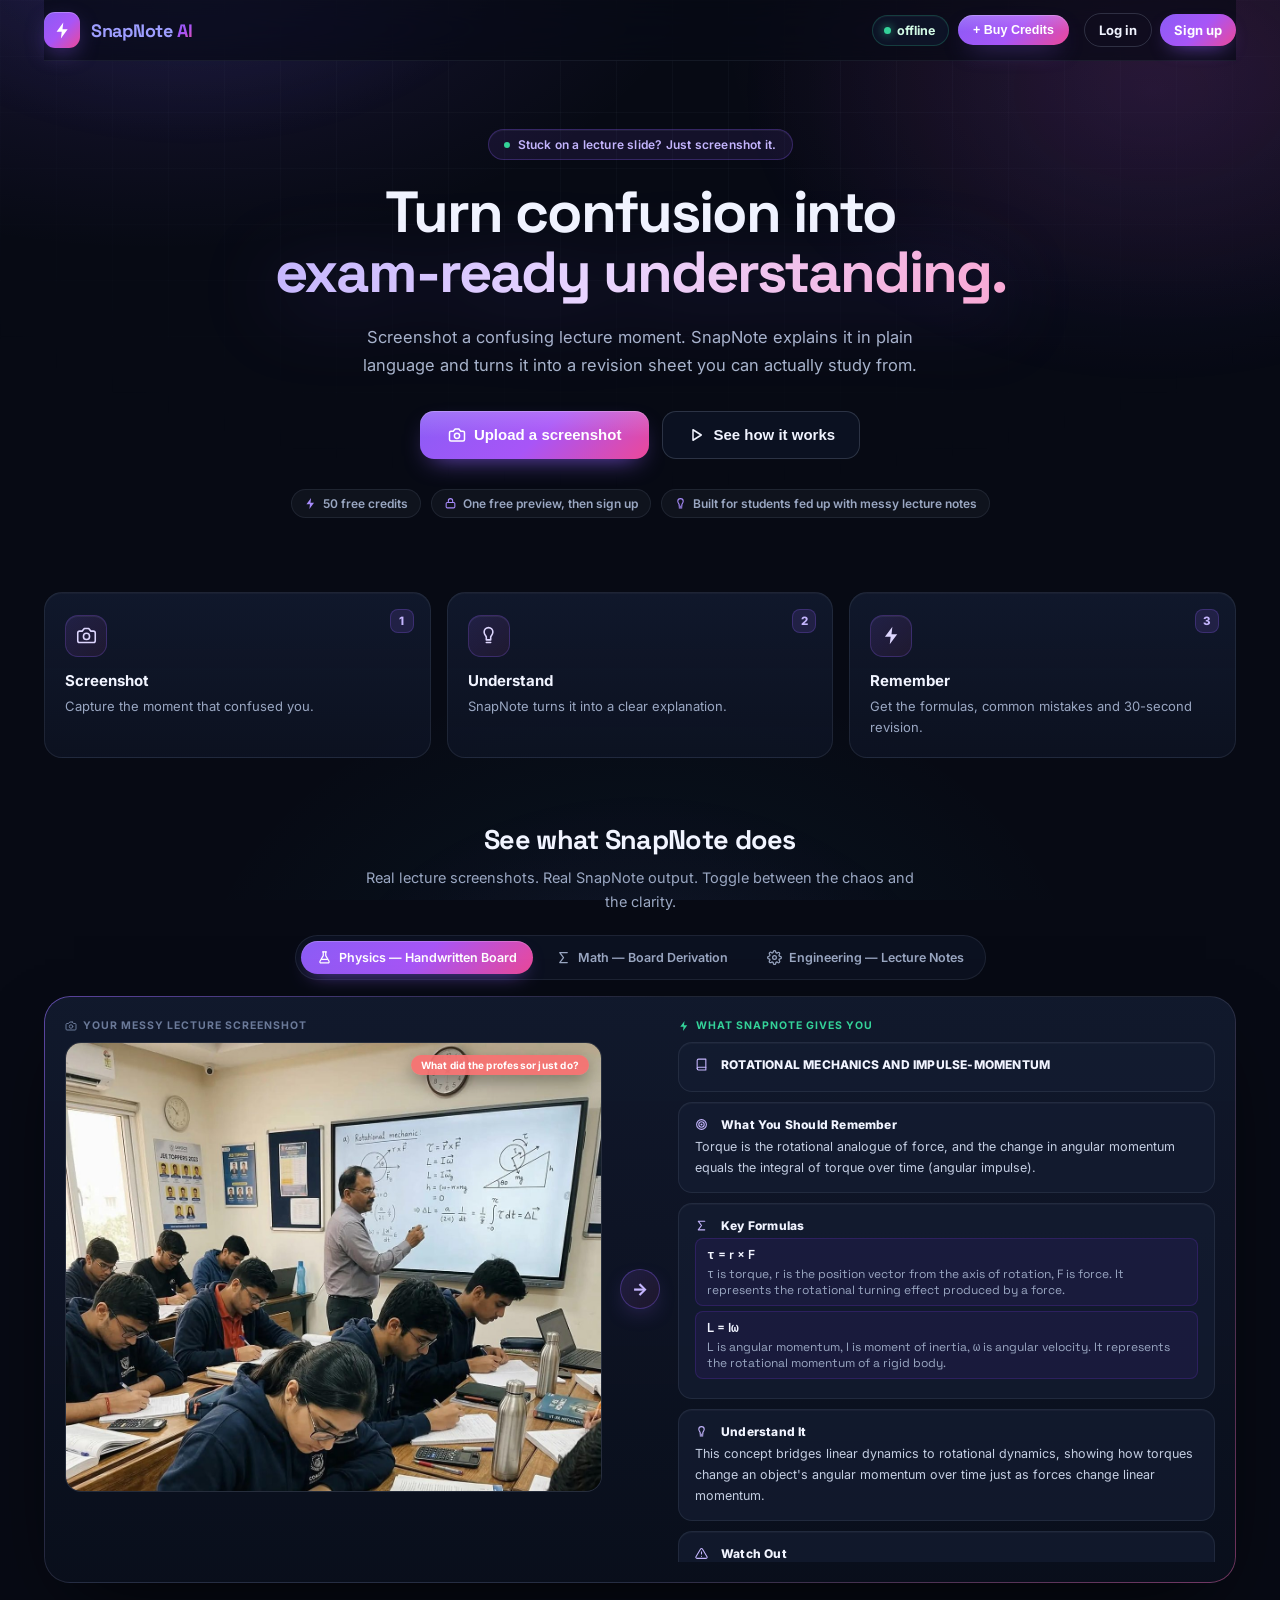
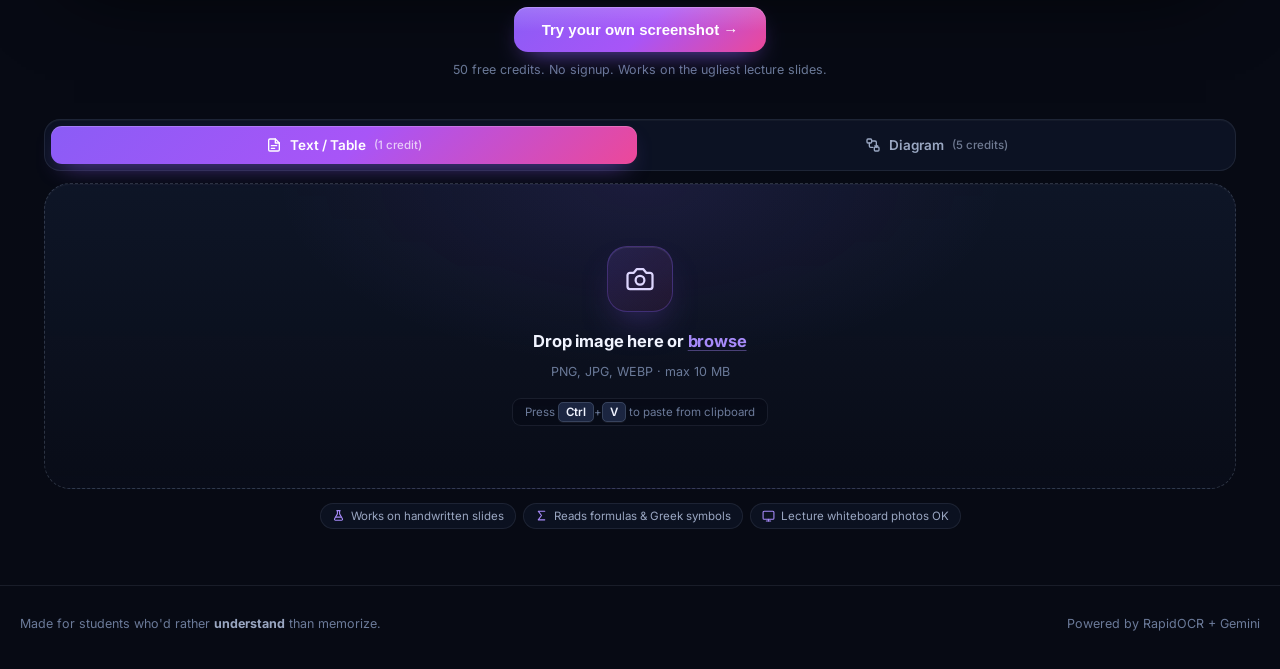
==== commit a763b41d: "feat: redesign site UI with SVG icon system and polished JEE experience" ====
--- a/website/index.html
+++ b/website/index.html
@@ -3,8 +3,13 @@
 <head>
   <meta charset="UTF-8" />
   <meta name="viewport" content="width=device-width, initial-scale=1.0" />
-  <meta name="theme-color" content="#0b1120" />
+  <meta name="theme-color" content="#070a14" />
   <meta name="description" content="SnapNote AI turns confusing lecture screenshots into exam-ready study notes. Understand formulas, remember the key takeaways, revise in 30 seconds." />
+  <meta property="og:type" content="website" />
+  <meta property="og:title" content="SnapNote AI — Screenshot it. Understand it." />
+  <meta property="og:description" content="Turn any confusing lecture slide into a clean explanation, verified formulas, JEE PYQ practice and a 30-second revision sheet." />
+  <meta name="twitter:card" content="summary_large_image" />
+  <link rel="icon" href="data:image/svg+xml,%3Csvg xmlns='http://www.w3.org/2000/svg' viewBox='0 0 64 64'%3E%3Cdefs%3E%3ClinearGradient id='g' x1='0' y1='0' x2='1' y2='1'%3E%3Cstop offset='0' stop-color='%238b5cf6'/%3E%3Cstop offset='1' stop-color='%23ec4899'/%3E%3C/linearGradient%3E%3C/defs%3E%3Crect width='64' height='64' rx='16' fill='url(%23g)'/%3E%3Cpath d='M36 10 18 35h11l-2 19 18-25H34l2-19Z' fill='white'/%3E%3C/svg%3E" />
   <title>SnapNote AI — Screenshot it. Understand it.</title>
   <link rel="preconnect" href="https://fonts.googleapis.com" />
   <link rel="preconnect" href="https://fonts.gstatic.com" crossorigin />
@@ -475,6 +480,819 @@
     @media (prefers-reduced-motion: reduce) {
       *, *::before, *::after { animation-duration: .01ms !important; animation-iteration-count: 1 !important; transition-duration: .01ms !important; scroll-behavior: auto !important; }
     }
+    .jee-toggle, .jee-pbtn, .jee-navbtn, .jee-checkbtn, .jee-backbtn {
+      margin-top: 8px; padding: 8px 14px; border-radius: 10px; cursor: pointer;
+      background: var(--accent-2); color: #fff; border: none; font-weight: 600;
+    }
+    .jee-pbtn, .jee-backbtn { background: transparent; color: var(--accent-2); border: 1px solid var(--accent-2); padding: 5px 10px; font-size: 0.85em; }
+    .jee-filters { display: flex; gap: 8px; align-items: center; margin: 6px 0; flex-wrap: wrap; }
+    .jee-filters select { padding: 6px 8px; border-radius: 8px; border: 1px solid var(--border); background: var(--bg); color: inherit; }
+    .jee-practice { border: 1px solid var(--border); border-radius: 12px; padding: 14px; margin-top: 8px; }
+    .jee-progress { height: 8px; border-radius: 4px; background: var(--border); margin: 8px 0; }
+    .jee-progress > div { height: 100%; border-radius: 4px; background: var(--accent-2); }
+    .jee-answer-input { padding: 8px 10px; border-radius: 8px; border: 1px solid var(--border); background: var(--bg); color: inherit; width: 140px; }
+    .jee-check-ok { color: #16a34a; font-weight: 700; }
+    .jee-check-bad { color: #dc2626; font-weight: 700; }
+    .jee-pnav { display: flex; gap: 8px; margin-top: 10px; flex-wrap: wrap; }
+  </style>
+  <style id="ui-polish">
+    /* ── Design tokens ── */
+    :root {
+      --bg: #070a14; --bg-2: #0a0f1c;
+      --surface: #0f1628; --surface-2: #141d33; --surface-3: #1b2540;
+      --border: rgba(148,163,184,.13); --border-strong: rgba(148,163,184,.24);
+      --text: #f1f4ff; --muted: #9aa7c2; --muted-2: #6b7a99;
+      --accent: #8b5cf6; --accent-2: #a78bfa; --cyan: #22d3ee;
+      --green: #34d399; --amber: #fbbf24; --danger: #fb7185;
+      --grad: linear-gradient(135deg, #8b5cf6, #a855f7 52%, #ec4899);
+      --grad-text: linear-gradient(110deg, #c4b5fd, #e9d5ff 45%, #f9a8d4);
+      --grad-soft: linear-gradient(135deg, rgba(139,92,246,.14), rgba(236,72,153,.08));
+      --shadow: 0 30px 80px -30px rgba(0,0,0,.85);
+      --shadow-sm: 0 14px 34px -18px rgba(0,0,0,.7);
+      --radius: 18px; --radius-sm: 12px; --radius-lg: 26px;
+      --font-display: 'Space Grotesk', 'Inter', sans-serif;
+    }
+    html { color-scheme: dark; }
+    body {
+      background: var(--bg); color: var(--text); font-size: 15px;
+      background-image:
+        radial-gradient(900px 520px at 12% -8%, rgba(139,92,246,.16), transparent 62%),
+        radial-gradient(760px 480px at 92% 4%, rgba(236,72,153,.10), transparent 60%),
+        radial-gradient(700px 520px at 50% 112%, rgba(34,211,238,.06), transparent 65%);
+      background-attachment: fixed;
+    }
+    body::before {
+      content: ""; position: fixed; inset: 0; z-index: -2; pointer-events: none;
+      background-image:
+        linear-gradient(rgba(148,163,184,.045) 1px, transparent 1px),
+        linear-gradient(90deg, rgba(148,163,184,.045) 1px, transparent 1px);
+      background-size: 56px 56px;
+      -webkit-mask-image: radial-gradient(ellipse 90% 70% at 50% 0%, #000 20%, transparent 80%);
+      mask-image: radial-gradient(ellipse 90% 70% at 50% 0%, #000 20%, transparent 80%);
+    }
+    .bg-glow { opacity: .7; }
+    ::selection { background: rgba(139,92,246,.45); color: #fff; }
+    .container { max-width: 1240px; padding: 0 24px; }
+    .ic { width: 18px; height: 18px; flex: 0 0 auto; display: inline-block; vertical-align: -3px; }
+
+    /* ── Header ── */
+    header {
+      padding: 12px 0; margin-bottom: 0;
+      border-bottom: 1px solid rgba(148,163,184,.10);
+      background: rgba(7,10,20,.72);
+      backdrop-filter: blur(18px) saturate(140%); -webkit-backdrop-filter: blur(18px) saturate(140%);
+    }
+    .logo { gap: 11px; }
+    .logo-mark {
+      width: 36px; height: 36px; border-radius: 11px; font-size: 0;
+      background: var(--grad); box-shadow: 0 8px 24px -8px rgba(139,92,246,.8), inset 0 1px 0 rgba(255,255,255,.25);
+    }
+    .logo-mark svg { width: 19px; height: 19px; color: #fff; }
+    header h1 { font-size: 18px; letter-spacing: -.3px; }
+    #credits-area { gap: 9px; }
+    #credits-badge {
+      background: rgba(15,22,40,.9); color: #d1fae5; padding: 7px 13px 7px 11px;
+      border: 1px solid rgba(52,211,153,.22); font-size: 12.5px; font-weight: 700;
+      box-shadow: inset 0 1px 0 rgba(255,255,255,.03);
+    }
+    #credits-badge::before {
+      content: ""; width: 7px; height: 7px; border-radius: 50%;
+      background: var(--green); box-shadow: 0 0 10px rgba(52,211,153,.9);
+    }
+    #buy-btn, .btn-primary {
+      position: relative; overflow: hidden;
+      box-shadow: 0 10px 26px -12px rgba(139,92,246,.9), inset 0 1px 0 rgba(255,255,255,.22);
+    }
+    #buy-btn { padding: 8px 15px; font-size: 12.5px; }
+    #buy-btn::after, .btn-primary::after {
+      content: ""; position: absolute; inset: 0;
+      background: linear-gradient(180deg, rgba(255,255,255,.16), transparent 55%);
+      pointer-events: none;
+    }
+    #buy-btn:hover, .btn-primary:hover { transform: translateY(-1px); filter: brightness(1.06); }
+
+    .btn-login, .btn-signup {
+      font-family: inherit; font-size: 13px; font-weight: 700; cursor: pointer;
+      padding: 8px 14px; border-radius: 999px; transition: all .18s;
+    }
+    .btn-login { background: transparent; border: 1px solid var(--border-strong); color: var(--text); }
+    .btn-login:hover { background: var(--surface-2); border-color: rgba(139,92,246,.5); }
+    .btn-signup { background: var(--grad); border: none; color: #fff; box-shadow: 0 8px 20px -10px rgba(139,92,246,.9); }
+    .btn-signup:hover { transform: translateY(-1px); filter: brightness(1.07); }
+
+    /* ── Hero ── */
+    .hero { padding: 68px 8px 44px; position: relative; }
+    .hero .eyebrow {
+      background: rgba(139,92,246,.1); border-color: rgba(139,92,246,.28); color: #c4b5fd;
+      padding: 7px 15px; letter-spacing: .2px; box-shadow: inset 0 1px 0 rgba(255,255,255,.05);
+    }
+    .hero h2 {
+      font-size: clamp(34px, 5.6vw, 58px); letter-spacing: -2px; line-height: 1.04;
+      text-wrap: balance;
+    }
+    .hero h2 .grad {
+      background: var(--grad-text);
+      -webkit-background-clip: text;
+      background-clip: text;
+      -webkit-text-fill-color: transparent;
+      filter: drop-shadow(0 12px 40px rgba(139,92,246,.28));
+    }
+    .hero p.sub { font-size: 16.5px; max-width: 590px; margin-top: 20px; color: #a8b4cc; }
+    .hero .cta-row { margin-top: 32px; gap: 13px; }
+    .btn-primary { padding: 14px 28px; border-radius: 14px; font-size: 15px; }
+    .btn-ghost {
+      padding: 14px 24px; border-radius: 14px; background: rgba(15,22,40,.72);
+      border: 1px solid var(--border-strong); backdrop-filter: blur(8px);
+    }
+    .btn-ghost:hover { border-color: rgba(139,92,246,.55); background: var(--surface-2); }
+    .hero .trust { margin-top: 30px; gap: 10px; }
+    .hero .trust span {
+      background: rgba(148,163,184,.06); border: 1px solid rgba(148,163,184,.12);
+      padding: 6px 12px; border-radius: 999px; font-size: 12px; color: var(--muted);
+      font-weight: 600;
+    }
+
+    /* ── How it works ── */
+    .how { gap: 16px; margin: 30px 0 10px; }
+    .how .step {
+      position: relative; text-align: left; padding: 22px 20px 20px;
+      background: linear-gradient(180deg, rgba(20,29,51,.75), rgba(15,22,40,.65));
+      border: 1px solid var(--border); border-radius: var(--radius);
+      box-shadow: inset 0 1px 0 rgba(255,255,255,.03);
+    }
+    .how .step::after {
+      content: ""; position: absolute; inset: 0 0 auto; height: 2px; border-radius: var(--radius) var(--radius) 0 0;
+      background: var(--grad); opacity: 0; transition: opacity .2s;
+    }
+    .how .step:hover { transform: translateY(-3px); border-color: rgba(139,92,246,.4); background: linear-gradient(180deg, rgba(26,37,64,.8), rgba(15,22,40,.7)); }
+    .how .step:hover::after { opacity: 1; }
+    .how .step .num {
+      position: absolute; top: 16px; right: 16px; margin: 0;
+      width: 24px; height: 24px; border-radius: 8px;
+      background: rgba(139,92,246,.14); color: #c4b5fd; border: 1px solid rgba(139,92,246,.25);
+      font-size: 11.5px;
+    }
+    .how .step .ic { display: none; }
+    .step-icon {
+      width: 42px; height: 42px; border-radius: 13px; display: grid; place-items: center;
+      background: var(--grad-soft); border: 1px solid rgba(139,92,246,.25); color: #ddd6fe;
+      margin-bottom: 14px; box-shadow: inset 0 1px 0 rgba(255,255,255,.06);
+    }
+    .step-icon svg { width: 21px; height: 21px; }
+    .how .step h4 { font-size: 15px; margin-bottom: 6px; }
+    .how .step p { font-size: 13px; color: var(--muted); line-height: 1.6; }
+    /* ── Live demo ── */
+    .demo { margin: 54px 0 12px; }
+    .demo-head h3 { font-size: 27px; letter-spacing: -.7px; }
+    .demo-head p { font-size: 14.5px; max-width: 560px; margin: 9px auto 0; }
+    .demo-tabs { gap: 7px; padding: 5px; background: rgba(15,22,40,.6); border: 1px solid var(--border); border-radius: 999px; width: fit-content; margin: 0 auto 16px; max-width: 100%; }
+    .demo-tab {
+      border: none; background: transparent; padding: 9px 16px; border-radius: 999px;
+      display: inline-flex; align-items: center; gap: 7px; font-size: 12.5px;
+    }
+    .demo-tab .ic { width: 15px; height: 15px; }
+    .demo-tab:hover { transform: none; background: rgba(148,163,184,.08); }
+    .demo-tab.active { box-shadow: 0 8px 20px -10px rgba(139,92,246,.9), inset 0 1px 0 rgba(255,255,255,.2); }
+    .demo-stage {
+      position: relative; gap: 18px; padding: 20px; border-radius: var(--radius-lg);
+      background: linear-gradient(180deg, rgba(20,29,51,.78), rgba(10,15,28,.9));
+      border: 1px solid rgba(148,163,184,.16); box-shadow: var(--shadow);
+    }
+    .demo-stage::before {
+      content: ""; position: absolute; inset: -1px; border-radius: inherit; padding: 1px;
+      background: linear-gradient(135deg, rgba(139,92,246,.55), transparent 35%, transparent 65%, rgba(236,72,153,.4));
+      -webkit-mask: linear-gradient(#000 0 0) content-box, linear-gradient(#000 0 0);
+      -webkit-mask-composite: xor; mask-composite: exclude; pointer-events: none;
+    }
+    .pane-label { font-size: 10.5px; letter-spacing: 1px; color: var(--muted-2); }
+    .demo-arrow {
+      width: 40px; height: 40px; align-self: center; border-radius: 50%;
+      background: var(--grad-soft); border: 1px solid rgba(139,92,246,.35); color: #c4b5fd;
+      font-size: 0; box-shadow: 0 8px 24px -12px rgba(139,92,246,.9);
+    }
+    .demo-arrow::after { content: "→"; font-size: 17px; font-weight: 800; }
+    .before-img { border-radius: 16px; border-color: rgba(148,163,184,.2); }
+    .before-img::after { right: 12px; top: 12px; border-radius: 999px; font-size: 10px; letter-spacing: .2px; box-shadow: 0 6px 18px rgba(0,0,0,.35); }
+    .demo-card {
+      border-radius: 14px; padding: 14px 16px; margin-bottom: 10px;
+      background: rgba(20,29,51,.7); border: 1px solid var(--border);
+      box-shadow: inset 0 1px 0 rgba(255,255,255,.03);
+    }
+    .demo-card h5 { font-size: 12px; letter-spacing: .2px; }
+    .demo-card h5 .bar { width: 3px; height: 12px; }
+    .demo-card p, .demo-card li { color: #c4cee2; }
+    .demo-cta-row { margin-top: 24px; }
+
+    /* ── Mode toggle ── */
+    .mode-toggle {
+      gap: 6px; margin: 30px 0 12px; padding: 6px;
+      background: rgba(15,22,40,.75); border: 1px solid var(--border); border-radius: 16px;
+      box-shadow: inset 0 1px 0 rgba(255,255,255,.03);
+    }
+    .mode-toggle button {
+      display: inline-flex; align-items: center; justify-content: center; gap: 8px;
+      padding: 11px; border-radius: 11px; font-size: 13.5px;
+    }
+    .mode-toggle button .ic { width: 16px; height: 16px; }
+    .mode-toggle button.active { background: var(--grad); box-shadow: 0 10px 24px -12px rgba(139,92,246,.9), inset 0 1px 0 rgba(255,255,255,.2); }
+    .mode-toggle .cost { font-size: 11.5px; opacity: .7; }
+
+    /* ── Drop zone ── */
+    #drop-zone {
+      padding: 62px 24px; border-radius: var(--radius-lg); border: 1.5px dashed rgba(148,163,184,.26);
+      background:
+        radial-gradient(520px 260px at 50% 0%, rgba(139,92,246,.10), transparent 70%),
+        linear-gradient(180deg, rgba(20,29,51,.6), rgba(10,15,28,.55));
+      box-shadow: inset 0 1px 0 rgba(255,255,255,.03);
+    }
+    #drop-zone:hover, #drop-zone.dragover { transform: translateY(-2px); box-shadow: var(--shadow-sm); }
+    #drop-zone:hover::before, #drop-zone.dragover::before { opacity: 1; }
+    #drop-zone .icon { display: none; }
+    .drop-icon {
+      width: 66px; height: 66px; margin: 0 auto 16px; border-radius: 20px;
+      display: grid; place-items: center; color: #ddd6fe;
+      background: var(--grad-soft); border: 1px solid rgba(139,92,246,.3);
+      box-shadow: 0 18px 40px -20px rgba(139,92,246,.8), inset 0 1px 0 rgba(255,255,255,.08);
+      animation: bob 3.4s ease-in-out infinite;
+    }
+    .drop-icon svg { width: 30px; height: 30px; }
+    #drop-zone .drop-title { font-size: 16.5px; font-weight: 700; letter-spacing: -.2px; color: var(--text); }
+    #drop-zone .drop-title span { color: var(--accent-2); text-decoration: underline; text-decoration-color: rgba(167,139,250,.4); text-underline-offset: 3px; }
+    #drop-zone .drop-sub { margin-top: 7px; font-size: 12.5px; color: var(--muted-2); }
+    #drop-zone .shortcut { margin-top: 16px; padding: 6px 12px; border-radius: 9px; background: rgba(7,10,20,.55); }
+    #drop-zone .shortcut kbd {
+      background: var(--surface-3); padding: 2px 7px; border-radius: 5px;
+      border: 1px solid var(--border-strong); box-shadow: 0 1px 0 rgba(255,255,255,.06);
+    }
+    #drop-zone.has-image { padding: 12px; border-color: rgba(52,211,153,.4); background: rgba(7,10,20,.6); }
+    #drop-zone.has-image img { border-radius: 16px; }
+    .hint-chips { gap: 7px; margin-top: 14px; }
+    .hint-chips span {
+      display: inline-flex; align-items: center; gap: 6px;
+      font-size: 11.5px; color: var(--muted); background: rgba(15,22,40,.6);
+      border: 1px solid var(--border); padding: 5px 11px;
+    }
+    .hint-chips .ic { width: 13px; height: 13px; color: var(--accent-2); }
+
+    #preview-actions { margin-top: 16px; }
+    #preview-actions button { border-radius: 12px; padding: 12px 28px; }
+    #clear-btn { background: rgba(15,22,40,.8); color: var(--muted); border: 1px solid var(--border-strong); }
+    #clear-btn:hover { border-color: rgba(251,113,133,.5); color: var(--danger); background: rgba(251,113,133,.06); }
+    #error-msg { border-radius: 14px; border-color: rgba(251,113,133,.3); background: rgba(251,113,133,.08); }
+
+    /* ── Processing overlay ── */
+    #processing-overlay { background: rgba(5,8,16,.82); }
+    .proc-card {
+      border-radius: 24px; padding: 36px 32px; max-width: 420px;
+      background: linear-gradient(180deg, rgba(20,29,51,.98), rgba(12,18,34,.98));
+      border: 1px solid rgba(148,163,184,.18); box-shadow: var(--shadow);
+    }
+    .proc-orb { width: 66px; height: 66px; margin-bottom: 20px; filter: drop-shadow(0 0 22px rgba(139,92,246,.5)); }
+    .proc-card h3 { font-size: 18px; letter-spacing: -.3px; }
+    .proc-card p.hint { margin-bottom: 22px; }
+    .proc-steps { gap: 11px; }
+    .proc-step { font-size: 13px; }
+    .proc-step .tick { width: 19px; height: 19px; }
+
+    /* ── History ── */
+    #history-section { margin-top: 30px; }
+    #history-section h3 { font-size: 11.5px; letter-spacing: 1px; color: var(--muted-2); }
+    .history-item {
+      border-radius: 14px; padding: 13px 15px;
+      background: rgba(15,22,40,.65); border: 1px solid var(--border);
+      box-shadow: inset 0 1px 0 rgba(255,255,255,.02);
+    }
+    .history-item:hover { transform: translateX(3px); border-color: rgba(139,92,246,.45); background: rgba(20,29,51,.8); }
+    .history-item .hic {
+      width: 32px; height: 32px; border-radius: 10px; display: grid; place-items: center;
+      background: var(--grad-soft); border: 1px solid rgba(139,92,246,.22); font-size: 0;
+    }
+    .history-item .hic svg { width: 16px; height: 16px; color: #c4b5fd; }
+    .history-item .h-title { font-size: 13px; }
+    .history-item .h-meta { font-size: 11px; }
+
+    /* ── Footer ── */
+    footer {
+      border-top: 1px solid var(--border); margin-top: 56px; padding: 30px 20px 38px;
+      font-size: 12.5px; color: var(--muted-2);
+    }
+    .footer-inner { max-width: 1240px; margin: 0 auto; display: flex; flex-direction: column; align-items: center; gap: 10px; }
+    .footer-brand { display: inline-flex; align-items: center; gap: 8px; color: var(--muted); font-weight: 700; }
+    .footer-brand .logo-mark { width: 24px; height: 24px; border-radius: 7px; box-shadow: none; }
+    .footer-brand .logo-mark svg { width: 13px; height: 13px; }
+    .footer-meta { display: flex; gap: 14px; flex-wrap: wrap; justify-content: center; color: var(--muted-2); }
+    .footer-meta span { display: inline-flex; align-items: center; gap: 5px; }
+    /* ── Result panel ── */
+    #result-panel { margin-top: 34px; }
+    #result-panel .result-header { margin-bottom: 14px; }
+    #result-panel .result-header .type-badge {
+      display: inline-flex; align-items: center; gap: 6px; padding: 6px 14px;
+      font-size: 11.5px; letter-spacing: .6px; text-transform: uppercase;
+    }
+    #result-panel .tags { margin-bottom: 16px; gap: 7px; }
+    #result-panel .tags span {
+      background: rgba(139,92,246,.09); border-color: rgba(139,92,246,.22); color: #c4b5fd;
+      font-size: 11px; letter-spacing: .2px; padding: 4px 11px;
+    }
+    .note-card {
+      background: linear-gradient(180deg, rgba(20,29,51,.72), rgba(13,19,35,.82));
+      border: 1px solid var(--border); border-radius: var(--radius);
+      padding: 20px 22px; margin-bottom: 13px;
+      box-shadow: inset 0 1px 0 rgba(255,255,255,.03);
+      transition: border-color .2s;
+    }
+    .note-card:hover { border-color: rgba(148,163,184,.24); }
+    .note-card h3 { font-size: 13.5px; letter-spacing: .1px; margin-bottom: 10px; gap: 9px; }
+    .note-card h3 .bar { display: none; }
+    .h-icon {
+      width: 27px; height: 27px; border-radius: 9px; display: inline-grid; place-items: center;
+      background: var(--grad-soft); border: 1px solid rgba(139,92,246,.28); color: #c4b5fd;
+      box-shadow: inset 0 1px 0 rgba(255,255,255,.05);
+    }
+    .h-icon svg { width: 15px; height: 15px; }
+    .h-icon.green { background: rgba(52,211,153,.09); border-color: rgba(52,211,153,.3); color: #6ee7b7; }
+    .h-icon.amber { background: rgba(251,191,36,.09); border-color: rgba(251,191,36,.3); color: #fcd34d; }
+    .h-icon.red { background: rgba(251,113,133,.09); border-color: rgba(251,113,133,.3); color: #fda4af; }
+    .h-icon.cyan { background: rgba(34,211,238,.09); border-color: rgba(34,211,238,.3); color: #67e8f9; }
+    .note-card p, .note-card li { font-size: 13.5px; line-height: 1.75; color: #c8d3e7; }
+    .note-card .muted { color: var(--muted-2); }
+    .note-card .formula {
+      position: relative; border-radius: 12px; padding: 12px 15px 12px 17px; margin: 9px 0;
+      background: rgba(139,92,246,.07); border: 1px solid rgba(139,92,246,.2);
+      font-size: 14.5px; overflow-x: auto;
+    }
+    .note-card .formula::before {
+      content: ""; position: absolute; left: 0; top: 10px; bottom: 10px; width: 3px;
+      border-radius: 0 3px 3px 0; background: var(--grad);
+    }
+    .note-card .formula .f-explain { color: var(--muted); font-size: 12.5px; }
+    .note-card.uncertain-symbols, .uncertain-symbols { color: #fcd34d; }
+    .note-card.takeaway-card { border-color: rgba(52,211,153,.28); background: linear-gradient(180deg, rgba(52,211,153,.07), rgba(13,19,35,.85)); }
+    .note-card.verify-card { border-color: rgba(251,113,133,.3); background: linear-gradient(180deg, rgba(251,113,133,.06), rgba(13,19,35,.85)); }
+    .note-card.uncertain-card { border-color: rgba(251,191,36,.28); background: linear-gradient(180deg, rgba(251,191,36,.05), rgba(13,19,35,.85)); }
+    .note-card.secondary { background: rgba(12,18,33,.6); border-radius: 13px; padding: 13px 17px; }
+    .note-card.secondary summary { font-size: 12.5px; }
+    .note-card.secondary summary::after { content: "+"; font-size: 15px; }
+    .note-card.diagram-card .diagram-wrap { border-radius: 14px; border-color: var(--border); background: rgba(7,10,20,.6); }
+    .note-card.diagram-card .diagram-wrap svg { border-radius: 12px; }
+    .visual-wrap svg, .visual-wrap img { border-radius: 14px; border-color: var(--border); }
+    .visual-trust { color: var(--muted-2); font-size: 11px; }
+    .explain-card { border-color: rgba(251,191,36,.3); background: linear-gradient(180deg, rgba(251,191,36,.05), rgba(13,19,35,.85)); }
+    .explain-card .explain-tagline { font-size: 12.5px; color: var(--muted-2); }
+    .explain-btn {
+      border-radius: 13px; padding: 14px 16px; font-size: 13.5px;
+      background: linear-gradient(135deg, rgba(251,191,36,.14), rgba(249,115,22,.10));
+      border-color: rgba(251,191,36,.4);
+    }
+    .explain-btn:hover { border-style: solid; box-shadow: 0 10px 26px -14px rgba(251,191,36,.5); }
+    #visual-download-btn {
+      display: inline-flex; align-items: center; gap: 6px; margin: 12px auto 0;
+      background: rgba(15,22,40,.8); border: 1px solid var(--border-strong); color: var(--muted);
+      padding: 8px 14px; border-radius: 10px; font-size: 12px; font-weight: 600; cursor: pointer;
+    }
+    #visual-download-btn:hover { color: var(--text); border-color: var(--accent); }
+    .visual-context-line { color: var(--muted-2); font-size: 11.5px; }
+    #revise-btn {
+      border-radius: 16px; padding: 16px; margin: 8px 0 16px;
+      background: linear-gradient(135deg, rgba(139,92,246,.16), rgba(236,72,153,.10));
+      border: 1px dashed rgba(167,139,250,.6); font-size: 14.5px;
+    }
+    #revise-btn:hover { border-style: solid; box-shadow: 0 12px 30px -16px rgba(139,92,246,.7); }
+    #revision-cards .revision-header { color: #c4b5fd; letter-spacing: .3px; margin: 6px 0 12px; }
+    #raw-toggle-btn { border-radius: 10px; background: rgba(15,22,40,.6); }
+    #raw-markdown, #result-panel pre {
+      background: rgba(7,10,20,.65); border: 1px solid var(--border); border-radius: 14px;
+      font-size: 13px; color: #b9c5da;
+    }
+    #result-panel .btn-row { margin-top: 16px; gap: 9px; }
+    #result-panel .btn-row button { display: inline-flex; align-items: center; gap: 7px; border-radius: 11px; padding: 11px 18px; }
+    #copy-btn { background: rgba(15,22,40,.8); border: 1px solid var(--border-strong); }
+    #copy-btn:hover { border-color: var(--accent); background: var(--surface-2); }
+    #download-btn { box-shadow: 0 10px 24px -12px rgba(139,92,246,.8), inset 0 1px 0 rgba(255,255,255,.2); }
+    #result-panel .view-orig-btn { border-radius: 11px; background: rgba(15,22,40,.5); }
+    #result-panel .view-orig-btn:hover { border-color: rgba(139,92,246,.5); background: rgba(139,92,246,.06); }
+    /* ── Auth modal ── */
+    #auth-modal { backdrop-filter: blur(10px); -webkit-backdrop-filter: blur(10px); background: rgba(4,7,14,.78) !important; }
+    .auth-card {
+      position: relative; width: 100%; max-width: 400px; padding: 32px 28px 24px;
+      border-radius: 24px; text-align: center;
+      background: linear-gradient(180deg, rgba(20,29,51,.99), rgba(11,17,31,.99));
+      border: 1px solid rgba(148,163,184,.18); box-shadow: var(--shadow);
+      animation: rise .3s ease both;
+    }
+    .auth-brand { display: flex; justify-content: center; margin-bottom: 16px; }
+    .auth-brand .logo-mark { width: 42px; height: 42px; border-radius: 13px; }
+    .auth-brand .logo-mark svg { width: 22px; height: 22px; }
+    .auth-card h3 { font-family: var(--font-display); font-size: 22px; letter-spacing: -.5px; color: #fff; margin-bottom: 7px; }
+    .auth-card .auth-sub { color: var(--muted); font-size: 13px; line-height: 1.6; margin-bottom: 20px; }
+    .auth-close {
+      position: absolute; top: 14px; right: 14px; width: 30px; height: 30px;
+      border-radius: 50%; background: rgba(148,163,184,.06); border: 1px solid var(--border);
+      color: var(--muted); font-size: 15px; cursor: pointer; display: grid; place-items: center;
+      transition: all .18s;
+    }
+    .auth-close:hover { background: rgba(251,113,133,.1); border-color: rgba(251,113,133,.4); color: #fda4af; transform: rotate(90deg); }
+    #google-btn { width: 100%; margin-bottom: 4px; display: flex; justify-content: center; }
+    #google-btn iframe { border-radius: 999px !important; }
+    .auth-divider { display: flex; align-items: center; gap: 12px; margin: 16px 0; color: var(--muted-2); font-size: 10.5px; letter-spacing: 1.2px; text-transform: uppercase; font-weight: 700; }
+    .auth-divider::before, .auth-divider::after { content: ""; flex: 1; height: 1px; background: var(--border); }
+    .auth-field {
+      width: 100%; padding: 12px 14px; border-radius: 11px; border: 1px solid var(--border-strong);
+      background: rgba(7,10,20,.7); color: var(--text); margin-bottom: 9px;
+      font-family: inherit; font-size: 13.5px; transition: all .18s;
+    }
+    .auth-field::placeholder { color: var(--muted-2); }
+    .auth-field:focus { border-color: var(--accent); outline: none; box-shadow: 0 0 0 3px rgba(139,92,246,.16); }
+    #auth-name { display: none; }
+    #auth-error { color: #fda4af; font-size: 12px; margin: 2px 0 10px; text-align: left; display: none; }
+    #auth-submit {
+      width: 100%; padding: 12px; border: none; border-radius: 999px;
+      background: #fff; color: #0b0f1c; font-family: inherit; font-size: 14px; font-weight: 700;
+      cursor: pointer; transition: all .18s; box-shadow: 0 10px 24px -14px rgba(255,255,255,.4);
+    }
+    #auth-submit:hover { transform: translateY(-1px); background: #f1f5ff; }
+    #auth-submit:disabled { opacity: .6; cursor: wait; transform: none; }
+    .auth-switch { margin-top: 16px; font-size: 12.5px; color: var(--muted-2); }
+    .auth-switch a { color: #c4b5fd; font-weight: 700; text-decoration: none; }
+    .auth-switch a:hover { color: #e9d5ff; text-decoration: underline; text-underline-offset: 3px; }
+    .auth-perks {
+      margin-top: 18px; padding-top: 14px; border-top: 1px solid var(--border);
+      display: flex; justify-content: center; gap: 12px; flex-wrap: wrap;
+      font-size: 10.5px; font-weight: 600; color: var(--muted-2); letter-spacing: .2px;
+    }
+    .auth-perks span { display: inline-flex; align-items: center; gap: 4px; }
+    .auth-perks .ic { width: 12px; height: 12px; color: var(--green); }
+
+    /* ── Avatar dropdown ── */
+    .avatar-btn { width: 34px; height: 34px; border-radius: 50%; border: 1px solid rgba(148,163,184,.3); object-fit: cover; cursor: pointer; }
+    .avatar-initial {
+      width: 34px; height: 34px; border-radius: 50%; background: var(--grad); color: #fff;
+      display: grid; place-items: center; font-size: 13px; font-weight: 800; cursor: pointer;
+      border: 1px solid rgba(255,255,255,.15); box-shadow: 0 6px 16px -8px rgba(139,92,246,.8);
+    }
+    .avatar-wrap { position: relative; display: flex; align-items: center; margin-left: 6px; }
+    .avatar-menu {
+      display: none; position: absolute; top: 44px; right: 0; min-width: 200px; padding: 8px; z-index: 200;
+      background: linear-gradient(180deg, rgba(20,29,51,.99), rgba(12,18,34,.99));
+      border: 1px solid rgba(148,163,184,.22); border-radius: 14px; box-shadow: var(--shadow);
+    }
+    .avatar-menu.open { display: block; }
+    .menu-user { padding: 7px 9px 9px; border-bottom: 1px solid var(--border); margin-bottom: 6px; }
+    .menu-user .menu-name { color: var(--text); font-size: 12.5px; font-weight: 700; overflow: hidden; text-overflow: ellipsis; white-space: nowrap; }
+    .menu-user .menu-email { color: var(--muted-2); font-size: 10.5px; overflow: hidden; text-overflow: ellipsis; white-space: nowrap; }
+    .menu-logout {
+      width: 100%; background: none; border: none; color: #fda4af; text-align: left;
+      padding: 8px 9px; border-radius: 8px; font-size: 12.5px; font-weight: 600; font-family: inherit; cursor: pointer;
+    }
+    .menu-logout:hover { background: rgba(251,113,133,.08); }
+
+    /* ── Buy modal ── */
+    .overlay { background: rgba(4,7,14,.76); backdrop-filter: blur(8px); }
+    .modal {
+      border-radius: 24px; padding: 28px; max-width: 430px;
+      background: linear-gradient(180deg, rgba(20,29,51,.99), rgba(11,17,31,.99));
+      border: 1px solid rgba(148,163,184,.18); box-shadow: var(--shadow);
+    }
+    .modal h2 { font-size: 22px; letter-spacing: -.5px; }
+    .modal .sub { font-size: 12.5px; line-height: 1.6; }
+    .packs { gap: 9px; margin-top: 16px; }
+    .pack {
+      position: relative; border-radius: 14px; padding: 15px 17px;
+      background: rgba(7,10,20,.6); border: 1px solid var(--border); transition: all .18s;
+    }
+    .pack:hover { border-color: rgba(139,92,246,.45); background: rgba(20,29,51,.75); }
+    .pack.selected { border-color: rgba(52,211,153,.55); background: rgba(52,211,153,.07); box-shadow: 0 0 0 1px rgba(52,211,153,.2) inset; }
+    .pack .credits { font-size: 15px; }
+    .pack .price strong { font-size: 16px; font-family: var(--font-display); }
+    .pack-badge {
+      display: inline-flex; align-items: center; gap: 4px; margin-left: 7px; padding: 2px 7px;
+      border-radius: 999px; font-size: 9.5px; font-weight: 800; letter-spacing: .4px; text-transform: uppercase;
+      color: #6ee7b7; background: rgba(52,211,153,.1); border: 1px solid rgba(52,211,153,.28); vertical-align: 1px;
+    }
+    .modal .pay-btn {
+      border-radius: 999px; margin-top: 18px; font-size: 14px;
+      box-shadow: 0 12px 28px -14px rgba(139,92,246,.9), inset 0 1px 0 rgba(255,255,255,.2);
+    }
+    .modal .close-btn { border-radius: 50%; width: 30px; height: 30px; display: grid; place-items: center; background: rgba(148,163,184,.06); border: 1px solid var(--border); }
+    .modal .close-btn:hover { color: var(--danger); border-color: rgba(251,113,133,.4); }
+    .orig-modal img { border-radius: 14px; border: 1px solid var(--border); }
+    /* ── JEE hub ── */
+    .jee-card { position: relative; overflow: hidden; }
+    .jee-card::before {
+      content: ""; position: absolute; inset: 0 0 auto; height: 2px;
+      background: linear-gradient(90deg, var(--cyan), var(--accent), #ec4899);
+      opacity: .85;
+    }
+    .jee-hub { display: flex; flex-direction: column; gap: 14px; }
+    .jee-crumb { display: flex; flex-wrap: wrap; align-items: center; gap: 7px; font-size: 12.5px; }
+    .jee-crumb-item {
+      display: inline-flex; align-items: center; padding: 4px 10px; border-radius: 999px;
+      background: rgba(148,163,184,.07); border: 1px solid var(--border); color: var(--muted);
+      font-weight: 600; letter-spacing: .1px;
+    }
+    .jee-crumb-item.subject { color: #67e8f9; background: rgba(34,211,238,.08); border-color: rgba(34,211,238,.25); }
+    .jee-crumb-item.concept { color: #ddd6fe; background: rgba(139,92,246,.1); border-color: rgba(139,92,246,.3); }
+    .jee-crumb-sep { color: var(--muted-2); font-size: 11px; }
+    .jee-match-note { margin: 0; color: var(--muted-2); font-size: 12px; line-height: 1.6; }
+    .jee-syllabus {
+      display: flex; gap: 10px; align-items: flex-start; padding: 11px 13px;
+      background: rgba(34,211,238,.05); border: 1px solid rgba(34,211,238,.16);
+      border-radius: 12px; font-size: 12px; line-height: 1.65; color: #b8c6dd;
+    }
+    .jee-syllabus .ic { width: 15px; height: 15px; color: #67e8f9; margin-top: 2px; }
+    .jee-syllabus a, .jee-source a { color: #a5b4fc; text-decoration: none; border-bottom: 1px dashed rgba(165,180,252,.4); }
+    .jee-syllabus a:hover, .jee-source a:hover { color: #c7d2fe; border-bottom-style: solid; }
+    .jee-rel-row { display: flex; gap: 8px; align-items: baseline; flex-wrap: wrap; }
+    .jee-rel-label { font-size: 9.5px; font-weight: 800; letter-spacing: 1px; text-transform: uppercase; color: var(--muted-2); }
+    .jee-rel-chip {
+      padding: 3px 9px; border-radius: 999px; font-size: 11px; color: var(--muted);
+      background: rgba(148,163,184,.06); border: 1px solid var(--border);
+    }
+    .jee-overview { display: grid; grid-template-columns: repeat(3, 1fr); gap: 9px; }
+    .jee-stat {
+      display: flex; flex-direction: column; gap: 2px; padding: 12px 14px; border-radius: 13px;
+      background: linear-gradient(180deg, rgba(139,92,246,.08), rgba(139,92,246,.02));
+      border: 1px solid var(--border); box-shadow: inset 0 1px 0 rgba(255,255,255,.03);
+    }
+    .jee-stat-value { font-family: var(--font-display); font-size: 20px; font-weight: 700; letter-spacing: -.5px; color: #ede9fe; }
+    .jee-stat-label { font-size: 9.5px; font-weight: 800; letter-spacing: .9px; text-transform: uppercase; color: var(--muted-2); }
+    .jee-list-head { display: flex; justify-content: space-between; align-items: flex-end; gap: 12px; flex-wrap: wrap; margin-top: 4px; }
+    .jee-list-head h4 { font-size: 14.5px; font-weight: 800; letter-spacing: -.2px; display: flex; align-items: center; gap: 8px; }
+    .jee-list-head h4 .ic { width: 16px; height: 16px; color: #c4b5fd; }
+    .jee-list-head p { margin: 4px 0 0; font-size: 11.5px; color: var(--muted-2); }
+    .jee-practice-all {
+      display: inline-flex; align-items: center; gap: 6px; padding: 9px 15px; border-radius: 10px;
+      background: var(--grad); border: none; color: #fff; font-family: inherit; font-size: 12px; font-weight: 700;
+      cursor: pointer; box-shadow: 0 10px 22px -12px rgba(139,92,246,.9), inset 0 1px 0 rgba(255,255,255,.2);
+      transition: all .16s; white-space: nowrap;
+    }
+    .jee-practice-all:hover { filter: brightness(1.07); transform: translateY(-1px); }
+    .jee-practice-all .ic { width: 13px; height: 13px; }
+    .jee-filterbar {
+      display: flex; align-items: center; gap: 9px; flex-wrap: wrap; padding: 9px 10px;
+      background: rgba(7,10,20,.45); border: 1px solid var(--border); border-radius: 12px;
+    }
+    .jee-select-wrap {
+      display: inline-flex; align-items: center; gap: 7px;
+      font-size: 9.5px; font-weight: 800; letter-spacing: .9px; text-transform: uppercase; color: var(--muted-2);
+    }
+    .jee-select {
+      appearance: none; -webkit-appearance: none; cursor: pointer;
+      padding: 7px 28px 7px 10px; border-radius: 9px; border: 1px solid var(--border);
+      background: var(--surface-2) url("data:image/svg+xml,%3Csvg xmlns='http://www.w3.org/2000/svg' width='12' height='12' viewBox='0 0 24 24' fill='none' stroke='%239aa7c2' stroke-width='2.2' stroke-linecap='round' stroke-linejoin='round'%3E%3Cpath d='m6 9 6 6 6-6'/%3E%3C/svg%3E") no-repeat right 9px center;
+      color: var(--text); font-family: inherit; font-size: 12px; font-weight: 600;
+    }
+    .jee-select:focus { outline: none; border-color: var(--accent); box-shadow: 0 0 0 3px rgba(139,92,246,.15); }
+    .jee-seg {
+      display: inline-flex; gap: 2px; padding: 3px; border-radius: 9px;
+      background: var(--surface-2); border: 1px solid var(--border);
+    }
+    .jee-seg-btn {
+      border: 0; background: transparent; color: var(--muted); font-family: inherit;
+      font-size: 11.5px; font-weight: 600; padding: 5px 11px; border-radius: 7px; cursor: pointer;
+      transition: all .15s; margin: 0;
+    }
+    .jee-seg-btn:hover { color: var(--text); }
+    .jee-seg-btn.active { background: var(--grad); color: #fff; box-shadow: 0 4px 12px -6px rgba(139,92,246,.9); }
+    .jee-progress-line { margin-left: auto; font-size: 11px; font-weight: 600; color: var(--muted-2); white-space: nowrap; }
+    .jee-pyq-list { display: flex; flex-direction: column; gap: 9px; }
+    .jee-pyq-card {
+      position: relative; padding: 14px 15px; border-radius: 14px;
+      background: linear-gradient(180deg, rgba(26,37,64,.45), rgba(13,19,35,.65));
+      border: 1px solid var(--border); transition: all .18s;
+      box-shadow: inset 0 1px 0 rgba(255,255,255,.02);
+    }
+    .jee-pyq-card:hover { border-color: rgba(139,92,246,.4); transform: translateY(-1px); box-shadow: var(--shadow-sm); }
+    .jee-pyq-top { display: flex; justify-content: space-between; align-items: center; gap: 8px; margin-bottom: 7px; flex-wrap: wrap; }
+    .jee-tags { display: flex; gap: 6px; flex-wrap: wrap; align-items: center; }
+    .jee-tag {
+      display: inline-flex; align-items: center; gap: 4px; padding: 3px 8px; border-radius: 999px;
+      font-size: 10px; font-weight: 700; letter-spacing: .2px;
+      color: var(--muted); background: rgba(148,163,184,.06); border: 1px solid var(--border);
+    }
+    .jee-tag.year { color: #c4b5fd; background: rgba(139,92,246,.1); border-color: rgba(139,92,246,.3); }
+    .jee-tag.num { color: #6ee7b7; background: rgba(52,211,153,.08); border-color: rgba(52,211,153,.28); }
+    .jee-tag.mcq { color: #f9a8d4; background: rgba(236,72,153,.08); border-color: rgba(236,72,153,.28); }
+    .jee-tag.answer-ok { color: #6ee7b7; background: rgba(52,211,153,.08); border-color: rgba(52,211,153,.26); }
+    .jee-tag.answer-pending { color: #fcd34d; background: rgba(251,191,36,.08); border-color: rgba(251,191,36,.26); }
+    .jee-qnum { font-size: 10.5px; font-weight: 700; color: var(--muted-2); font-variant-numeric: tabular-nums; }
+    .jee-question { margin: 0; font-size: 13px; line-height: 1.62; color: #d3ddef; }
+    .jee-pyq-foot { display: flex; justify-content: space-between; align-items: center; gap: 10px; margin-top: 9px; flex-wrap: wrap; }
+    .jee-source { display: flex; align-items: center; gap: 6px; flex-wrap: wrap; font-size: 10.5px; color: var(--muted-2); }
+    .jee-source .ic { width: 12px; height: 12px; }
+    .jee-pbtn {
+      display: inline-flex; align-items: center; gap: 5px; margin: 0; padding: 7px 12px;
+      border-radius: 9px; border: 1px solid rgba(139,92,246,.4); background: rgba(139,92,246,.1);
+      color: #ddd6fe; font-family: inherit; font-size: 11.5px; font-weight: 700; cursor: pointer; transition: all .15s;
+    }
+    .jee-pbtn:hover { background: rgba(139,92,246,.2); border-color: rgba(139,92,246,.65); transform: translateY(-1px); }
+    .jee-pbtn .ic { width: 12px; height: 12px; }
+    .jee-toggle {
+      display: inline-flex; align-items: center; justify-content: center; gap: 6px; align-self: center;
+      margin: 2px auto 0; padding: 9px 16px; border-radius: 999px;
+      background: rgba(15,22,40,.8); border: 1px solid var(--border-strong); color: var(--muted);
+      font-family: inherit; font-size: 11.5px; font-weight: 700; cursor: pointer; transition: all .16s;
+    }
+    .jee-toggle:hover { color: var(--text); border-color: var(--accent); background: rgba(139,92,246,.08); }
+    .jee-pattern {
+      padding: 13px 15px; border-radius: 12px; background: rgba(34,211,238,.04);
+      border: 1px solid rgba(34,211,238,.16);
+    }
+    .jee-pattern-head { display: flex; align-items: center; gap: 8px; flex-wrap: wrap; margin-bottom: 5px; }
+    .jee-pattern-head .ic { width: 14px; height: 14px; color: #67e8f9; }
+    .jee-pattern-head strong { font-size: 12.5px; color: #cffafe; }
+    .jee-pattern-head span { font-size: 10px; color: var(--muted-2); padding: 2px 7px; border-radius: 999px; background: rgba(34,211,238,.08); border: 1px solid rgba(34,211,238,.18); }
+    .jee-pattern p { margin: 0; font-size: 11.5px; line-height: 1.6; color: var(--muted); }
+    .jee-pattern .jee-pattern-foot { margin-top: 6px; font-size: 10.5px; color: var(--muted-2); }
+    .jee-coverage { margin: 0; font-size: 10.5px; line-height: 1.6; color: var(--muted-2); border-top: 1px solid var(--border); padding-top: 10px; }
+    .jee-flag {
+      display: flex; align-items: center; gap: 8px; padding: 10px 13px; border-radius: 12px;
+      font-size: 12.5px; font-weight: 700; line-height: 1.5;
+    }
+    .jee-flag.ambiguous { color: #fcd34d; background: rgba(251,191,36,.07); border: 1px solid rgba(251,191,36,.24); }
+    .jee-flag .ic { width: 16px; height: 16px; }
+    .jee-empty { text-align: center; padding: 10px 6px 4px; display: flex; flex-direction: column; align-items: center; gap: 8px; }
+    .jee-empty-icon {
+      width: 48px; height: 48px; border-radius: 15px; display: grid; place-items: center;
+      background: var(--grad-soft); border: 1px solid rgba(139,92,246,.25); color: #c4b5fd; margin-bottom: 2px;
+    }
+    .jee-empty-icon .ic { width: 22px; height: 22px; }
+    .jee-empty-title { font-size: 14px; font-weight: 800; color: var(--text); }
+    .jee-empty .jee-hint { max-width: 480px; font-size: 11.5px; line-height: 1.65; color: var(--muted-2); }
+    .jee-empty .jee-select-wrap { margin-top: 6px; }
+    .jee-cand-grid { display: grid; gap: 10px; grid-template-columns: repeat(auto-fit, minmax(250px, 1fr)); }
+    .jee-cand {
+      padding: 14px; border-radius: 13px; background: rgba(20,29,51,.5);
+      border: 1px solid var(--border); display: flex; flex-direction: column; gap: 8px;
+    }
+    .jee-cand-head { display: flex; justify-content: space-between; align-items: baseline; gap: 8px; }
+    .jee-cand-head strong { font-size: 12.5px; color: #e9d5ff; }
+    .jee-cand-head span { font-size: 10px; color: var(--muted-2); white-space: nowrap; }
+    .jee-cand .jee-hint { margin: 0; font-size: 10.5px; color: var(--muted-2); line-height: 1.55; }
+    .jee-minirow { padding: 8px 0; border-top: 1px dashed var(--border); font-size: 11px; color: var(--muted); line-height: 1.55; }
+    .jee-minirow:first-of-type { border-top: 0; }
+    .jee-cand .jee-pbtn { align-self: flex-start; margin-top: 2px; }
+    /* ── JEE practice ── */
+    .jee-practice {
+      display: flex; flex-direction: column; gap: 12px; margin: 0; padding: 16px;
+      border-radius: 15px; border: 1px solid var(--border);
+      background: linear-gradient(180deg, rgba(20,29,51,.55), rgba(11,17,31,.7));
+    }
+    .jee-practice-top { display: flex; justify-content: space-between; align-items: center; gap: 10px; flex-wrap: wrap; }
+    .jee-backbtn {
+      display: inline-flex; align-items: center; gap: 6px; margin: 0; padding: 7px 11px;
+      border-radius: 9px; border: 1px solid var(--border); background: transparent;
+      color: var(--muted); font-family: inherit; font-size: 11.5px; font-weight: 600; cursor: pointer; transition: all .15s;
+    }
+    .jee-backbtn:hover { color: var(--text); background: var(--surface-2); border-color: var(--border-strong); }
+    .jee-backbtn .ic { width: 13px; height: 13px; }
+    .jee-practice-count { font-size: 10.5px; font-weight: 800; letter-spacing: .6px; text-transform: uppercase; color: var(--muted-2); }
+    .jee-progressbar { height: 6px; border-radius: 999px; background: rgba(148,163,184,.12); overflow: hidden; }
+    .jee-progressbar > div { height: 100%; border-radius: 999px; background: linear-gradient(90deg, #8b5cf6, #ec4899); transition: width .45s ease; }
+    .jee-practice-stats { display: flex; gap: 14px; flex-wrap: wrap; font-size: 10.5px; font-weight: 600; color: var(--muted-2); }
+    .jee-practice-stats b { color: var(--muted); }
+    .jee-qcard {
+      position: relative; padding: 16px 17px;
+      background: rgba(7,10,20,.55); border: 1px solid var(--border); border-radius: 14px;
+    }
+    .jee-qcard::before {
+      content: ""; position: absolute; left: 0; top: 14px; bottom: 14px; width: 3px;
+      border-radius: 0 3px 3px 0; background: var(--grad);
+    }
+    .jee-qcard .jee-question.big { margin-top: 9px; font-size: 15px; line-height: 1.66; color: var(--text); }
+    .jee-answer-panel {
+      padding: 14px; border-radius: 14px;
+      background: rgba(139,92,246,.06); border: 1px solid rgba(139,92,246,.18);
+    }
+    .jee-answer-label {
+      display: block; margin-bottom: 7px;
+      font-size: 9.5px; font-weight: 800; letter-spacing: 1px; text-transform: uppercase; color: var(--muted-2);
+    }
+    .jee-answer-row { display: flex; gap: 8px; flex-wrap: wrap; }
+    .jee-answer-input {
+      flex: 1; min-width: 150px; width: auto; padding: 11px 13px; border-radius: 10px;
+      border: 1px solid var(--border-strong); background: rgba(7,10,20,.7); color: var(--text);
+      font-family: inherit; font-size: 14px; font-weight: 600; transition: all .15s;
+    }
+    .jee-answer-input::placeholder { color: var(--muted-2); font-weight: 400; }
+    .jee-answer-input:focus { outline: none; border-color: var(--accent); box-shadow: 0 0 0 3px rgba(139,92,246,.15); }
+    .jee-checkbtn {
+      display: inline-flex; align-items: center; gap: 7px; padding: 11px 18px; border: none; border-radius: 10px;
+      background: var(--grad); color: #fff; font-family: inherit; font-size: 12.5px; font-weight: 700; cursor: pointer;
+      box-shadow: 0 10px 22px -12px rgba(139,92,246,.9), inset 0 1px 0 rgba(255,255,255,.2); transition: all .15s;
+    }
+    .jee-checkbtn:hover { filter: brightness(1.07); transform: translateY(-1px); }
+    .jee-checkbtn .ic { width: 14px; height: 14px; }
+    .jee-feedback { margin-top: 9px; font-size: 12px; font-weight: 600; line-height: 1.5; }
+    .jee-feedback:empty { display: none; }
+    .jee-feedback.jee-check-ok { color: #6ee7b7; }
+    .jee-feedback.jee-check-bad { color: #fda4af; }
+    .jee-feedback.muted { color: var(--muted-2); }
+    .jee-pnav { display: flex; gap: 8px; justify-content: space-between; }
+    .jee-navbtn {
+      display: inline-flex; align-items: center; gap: 6px; margin: 0; padding: 9px 15px;
+      border-radius: 10px; border: 1px solid var(--border); background: var(--surface);
+      color: var(--text); font-family: inherit; font-size: 12px; font-weight: 700; cursor: pointer; transition: all .15s;
+    }
+    .jee-navbtn:hover:not(:disabled) { border-color: var(--accent); background: var(--surface-2); transform: translateY(-1px); }
+    .jee-navbtn:disabled { opacity: .35; cursor: not-allowed; }
+    .jee-source-link { display: inline-flex; align-items: center; gap: 5px; color: #a5b4fc; text-decoration: none; border-bottom: 1px dashed rgba(165,180,252,.4); font-weight: 600; }
+    .jee-source-link:hover { color: #c7d2fe; border-bottom-style: solid; }
+    .jee-info {
+      display: flex; gap: 9px; align-items: flex-start; padding: 12px 13px;
+      border-radius: 12px; background: rgba(148,163,184,.05); border: 1px solid var(--border);
+      font-size: 11.5px; line-height: 1.6; color: var(--muted);
+    }
+    .jee-info .ic { width: 15px; height: 15px; color: var(--accent-2); margin-top: 1px; }
+    .jee-info a { color: #a5b4fc; text-decoration: none; border-bottom: 1px dashed rgba(165,180,252,.4); }
+
+    /* ── Responsive ── */
+    @media (max-width: 980px) {
+      .how { grid-template-columns: 1fr; }
+      .how .step { text-align: left; }
+      .demo-stage { grid-template-columns: 1fr; }
+      .demo-arrow { transform: rotate(90deg); }
+    }
+    @media (max-width: 720px) {
+      .container { padding: 0 16px; }
+      header { padding: 10px 0; }
+      header h1 { font-size: 16px; }
+      .logo-mark { width: 32px; height: 32px; border-radius: 9px; }
+      #credits-area { gap: 6px; }
+      #credits-badge { padding: 6px 10px; font-size: 11.5px; }
+      #buy-btn { padding: 7px 11px; font-size: 11.5px; }
+      .btn-login, .btn-signup { padding: 7px 11px; font-size: 12px; }
+      .hero { padding: 48px 0 34px; }
+      .hero h2 { letter-spacing: -1.2px; }
+      .hero p.sub { font-size: 15px; }
+      .hero .cta-row { flex-direction: column; align-items: stretch; }
+      .hero .cta-row button { justify-content: center; }
+      .hero .trust span { font-size: 11px; }
+      .how { margin-top: 24px; }
+      .demo { margin-top: 40px; }
+      .demo-tabs { width: 100%; border-radius: 16px; justify-content: center; }
+      .demo-tab { flex: 1 1 auto; justify-content: center; padding: 9px 10px; font-size: 11.5px; }
+      .demo-stage { padding: 14px; border-radius: 18px; }
+      .mode-toggle button { font-size: 12.5px; padding: 10px; }
+      #drop-zone { padding: 44px 16px; }
+      .note-card { padding: 17px 16px; border-radius: 15px; }
+      .note-card h3 { font-size: 13px; }
+      .jee-overview { grid-template-columns: 1fr 1fr; }
+      .jee-filterbar { gap: 7px; }
+      .jee-progress-line { margin-left: 0; width: 100%; }
+      .jee-list-head { align-items: flex-start; }
+      .jee-practice-all { width: 100%; justify-content: center; }
+      .jee-cand-grid { grid-template-columns: 1fr; }
+      .jee-crumb { font-size: 11.5px; }
+      .jee-pnav { flex-direction: column-reverse; }
+      .jee-navbtn { justify-content: center; }
+      .auth-card { padding: 26px 18px 20px; }
+      .modal { padding: 22px; }
+      footer { margin-top: 40px; }
+    }
+    @media (max-width: 420px) {
+      #buy-btn { display: none; }
+      .jee-overview { grid-template-columns: 1fr; }
+      .jee-practice-stats { gap: 8px; }
+    }
+    @media (prefers-reduced-motion: reduce) {
+      .drop-icon { animation: none; }
+    }
+    .sum-label { display: inline-flex; align-items: center; gap: 8px; }
+    .sum-label .ic { width: 14px; height: 14px; color: #fcd34d; }
+    .demo-card h5 .ic { width: 13px; height: 13px; color: #c4b5fd; margin-right: 6px; }
+    #history-section h3 { display: flex; align-items: center; gap: 8px; }
+    #history-section h3 .ic { width: 15px; height: 15px; color: var(--accent-2); }
+    .trust span { display: inline-flex; align-items: center; gap: 5px; }
+    .trust .ic { width: 13px; height: 13px; color: var(--accent-2); }
+    #result-panel .btn-row .ic { width: 14px; height: 14px; }
+    .visual-trust .ic { width: 11px; height: 11px; vertical-align: -1px; color: #fcd34d; }
+    .explain-btn .ic, #revise-btn > span .ic { width: 16px; height: 16px; }
+    header h1 { white-space: nowrap; }
+    .logo { flex-shrink: 0; }
+    #credits-badge { white-space: nowrap; }
+    .pane-label { display: inline-flex; align-items: center; gap: 6px; }
+    .pane-label .ic { width: 12px; height: 12px; }
+    .btn-login, .btn-signup { white-space: nowrap; }
+    #auth-modal { overflow-y: auto; align-items: flex-start !important; }
+    #auth-modal .auth-card { margin: auto; }
+    @media (max-width: 720px) {
+      header h1 { font-size: 15px; }
+    }
+    @media (max-width: 430px) {
+      #credits-badge { padding: 5px 8px; font-size: 10.5px; }
+      .btn-login, .btn-signup { padding: 6px 9px; font-size: 11.5px; }
+      header h1 { font-size: 14.5px; }
+      #credits-area { gap: 6px; }
+      #auth-area { gap: 5px !important; }
+      .mode-toggle button { font-size: 11.5px; padding: 8px 6px; gap: 6px; }
+      .mode-toggle button .ic { width: 14px; height: 14px; }
+      .mode-toggle .cost { font-size: 10px; }
+    }
+    @media (min-width: 760px) {
+      .footer-inner { flex-direction: row; justify-content: space-between; }
+    }
+    /* UI-POLISH-END */
   </style>
 </head>
 <body>
@@ -482,72 +1300,69 @@
   <div class="container">
     <header>
       <a class="logo" href="#" onclick="return false;">
-        <div class="logo-mark">⚡</div>
+        <div class="logo-mark"><svg viewBox="0 0 24 24" fill="currentColor" aria-hidden="true"><path d="M13 2 4.5 13.5H11L10 22l8.5-11.5H12L13 2Z"/></svg></div>
         <h1>SnapNote <span>AI</span></h1>
       </a>
       <div id="credits-area">
         <span id="credits-badge">--</span>
         <button id="buy-btn">+ Buy Credits</button>
-        <span id="auth-area" style="display:flex;gap:8px;align-items:center;margin-left:8px"></span>
+        <span id="auth-area" style="display:flex;gap:8px;align-items:center;margin-left:6px"></span>
       </div>
     </header>
 
-    <div id="auth-modal" style="display:none;position:fixed;inset:0;background:rgba(0,0,0,.7);z-index:100;align-items:center;justify-content:center">
-      <div style="position:relative;background:#2f2f2f;border:1px solid #4a4a4a;border-radius:12px;padding:28px 24px;max-width:380px;width:90%;box-shadow:0 20px 60px -20px rgba(0,0,0,.8);text-align:center">
-        <button id="auth-close" style="position:absolute;top:12px;right:12px;width:32px;height:32px;border-radius:50%;background:transparent;border:1px solid #8b5cf6;color:#fff;font-size:16px;cursor:pointer;display:grid;place-items:center;transition:all .2s ease">✕</button>
-        <h3 id="auth-title" style="font-size:20px;font-weight:600;color:#fff;margin-bottom:8px">Log in or sign up</h3>
-        <p style="color:#b0b0b0;font-size:13px;line-height:1.5;margin-bottom:20px" id="auth-sub">You'll get smarter responses and can upload files, images, and more.</p>
-        <div id="google-btn" style="width:100%;margin-bottom:10px"></div>
-        <button id="apple-btn" style="width:100%;background:transparent;color:#fff;border:1px solid #565656;padding:12px;border-radius:24px;font-weight:500;cursor:pointer;display:flex;align-items:center;justify-content:center;gap:10px;margin-bottom:10px;font-size:14px;transition:all .2s ease"> Apple</button>
-        <button id="phone-btn" style="width:100%;background:transparent;color:#fff;border:1px solid #565656;padding:12px;border-radius:24px;font-weight:500;cursor:pointer;display:flex;align-items:center;justify-content:center;gap:10px;margin-bottom:16px;font-size:14px;transition:all .2s ease">📞 Continue with phone</button>
-        <div style="display:flex;align-items:center;gap:12px;margin-bottom:16px"><div style="flex:1;height:1px;background:#4a4a4a"></div><span style="color:#8a8a8a;font-size:12px;letter-spacing:1px">OR</span><div style="flex:1;height:1px;background:#4a4a4a"></div></div>
-        <input id="auth-name" placeholder="Name (for signup)" style="width:100%;padding:12px 14px;border-radius:8px;border:1px solid #4a4a4a;background:#1a1a1a;color:#fff;margin-bottom:10px;display:none;font-size:14px;transition:border-color .2s ease" />
-        <input id="auth-email" type="email" placeholder="Email address" style="width:100%;padding:12px 14px;border-radius:8px;border:1px solid #4a4a4a;background:#1a1a1a;color:#fff;margin-bottom:10px;font-size:14px;transition:border-color .2s ease" />
-        <input id="auth-pass" type="password" placeholder="Password (min 6)" style="width:100%;padding:12px 14px;border-radius:8px;border:1px solid #4a4a4a;background:#1a1a1a;color:#fff;margin-bottom:14px;font-size:14px;transition:border-color .2s ease" />
-        <div id="auth-error" style="color:#f87171;font-size:12px;margin-bottom:10px;display:none;text-align:left"></div>
-        <button id="auth-submit" style="width:100%;background:#fff;color:#000;border:none;padding:12px;border-radius:24px;font-weight:600;cursor:pointer;font-size:14px;transition:all .2s ease">Continue</button>
-        <p style="text-align:center;margin-top:14px;font-size:12px;color:#8a8a8a"><span id="auth-switch-text">Already have an account?</span> <a href="#" id="auth-switch" style="color:#fff;font-weight:600;text-decoration:underline;transition:color .2s ease">Log in</a></p>
+    <div id="auth-modal" style="display:none;position:fixed;inset:0;z-index:100;align-items:center;justify-content:center;padding:20px">
+      <div class="auth-card">
+        <button id="auth-close" class="auth-close" aria-label="Close">✕</button>
+        <div class="auth-brand"><div class="logo-mark"><svg viewBox="0 0 24 24" fill="currentColor" aria-hidden="true"><path d="M13 2 4.5 13.5H11L10 22l8.5-11.5H12L13 2Z"/></svg></div></div>
+        <h3 id="auth-title">Log in or sign up</h3>
+        <p class="auth-sub" id="auth-sub">You'll get smarter responses and can upload files, images, and more.</p>
+        <div id="google-btn"></div>
+        <div class="auth-divider"><span>or use email</span></div>
+        <input id="auth-name" class="auth-field" placeholder="Name (for signup)" autocomplete="name" />
+        <input id="auth-email" class="auth-field" type="email" placeholder="Email address" autocomplete="email" />
+        <input id="auth-pass" class="auth-field" type="password" placeholder="Password (min 6)" autocomplete="current-password" />
+        <div id="auth-error"></div>
+        <button id="auth-submit">Continue</button>
+        <p class="auth-switch"><span id="auth-switch-text">Already have an account?</span> <a href="#" id="auth-switch">Log in</a></p>
+        <div class="auth-perks">
+          <span><svg class="ic" viewBox="0 0 24 24" fill="none" stroke="currentColor" stroke-width="2" stroke-linecap="round" stroke-linejoin="round"><path d="m5 12 4.5 4.5L19 7"/></svg>50 free credits</span>
+          <span><svg class="ic" viewBox="0 0 24 24" fill="none" stroke="currentColor" stroke-width="2" stroke-linecap="round" stroke-linejoin="round"><path d="m5 12 4.5 4.5L19 7"/></svg>No card required</span>
+          <span><svg class="ic" viewBox="0 0 24 24" fill="none" stroke="currentColor" stroke-width="2" stroke-linecap="round" stroke-linejoin="round"><path d="m5 12 4.5 4.5L19 7"/></svg>Credits never expire</span>
+        </div>
       </div>
     </div>
-    <style>
-      #google-btn:hover, #apple-btn:hover, #phone-btn:hover { background:#3a3a3a !important; border-color:#6b6b6b !important; transform:translateY(-1px); box-shadow:0 4px 12px rgba(0,0,0,.3); }
-      #auth-submit:hover { background:#f0f0f0 !important; transform:translateY(-1px); box-shadow:0 4px 12px rgba(0,0,0,.2); }
-      #auth-close:hover { background:#3a3a3a !important; border-color:#a78bfa !important; color:#a78bfa !important; transform:rotate(90deg); }
-      #auth-switch:hover { color:#a78bfa !important; }
-      #auth-name:focus, #auth-email:focus, #auth-pass:focus { border-color:#8b5cf6 !important; outline:none; box-shadow:0 0 0 2px rgba(139,92,246,.2); }
-    </style>
 
     <section class="hero">
       <span class="eyebrow"><span class="dot"></span> Stuck on a lecture slide? Just screenshot it.</span>
       <h2>Turn confusion into<br /><span class="grad">exam-ready understanding.</span></h2>
       <p class="sub">Screenshot a confusing lecture moment. SnapNote explains it in plain language and turns it into a revision sheet you can actually study from.</p>
       <div class="cta-row">
-        <button class="btn-primary" id="hero-upload-btn">📸 Upload a screenshot</button>
-        <button class="btn-ghost" onclick="document.getElementById('demo').scrollIntoView({behavior:'smooth'})">See how it works</button>
+        <button class="btn-primary" id="hero-upload-btn"><svg class="ic" viewBox="0 0 24 24" fill="none" stroke="currentColor" stroke-width="2" stroke-linecap="round" stroke-linejoin="round"><path d="M14.5 4h-5L7 7H4a2 2 0 0 0-2 2v9a2 2 0 0 0 2 2h16a2 2 0 0 0 2-2V9a2 2 0 0 0-2-2h-3l-2.5-3Z"/><circle cx="12" cy="13" r="3.5"/></svg> Upload a screenshot</button>
+        <button class="btn-ghost" onclick="document.getElementById('demo').scrollIntoView({behavior:'smooth'})"><svg class="ic" viewBox="0 0 24 24" fill="none" stroke="currentColor" stroke-width="2" stroke-linecap="round" stroke-linejoin="round"><path d="M8 5v14l11-7z"/></svg> See how it works</button>
       </div>
       <div class="trust">
-        <span>⚡ 50 free credits</span>
-        <span>🔒 One free preview, then sign up</span>
-        <span>🧠 Built for students fed up with messy lecture notes</span>
+        <span><svg class="ic" viewBox="0 0 24 24" fill="currentColor"><path d="M13 2 4.5 13.5H11L10 22l8.5-11.5H12L13 2Z"/></svg>50 free credits</span>
+        <span><svg class="ic" viewBox="0 0 24 24" fill="none" stroke="currentColor" stroke-width="2" stroke-linecap="round" stroke-linejoin="round"><rect x="4" y="10" width="16" height="10" rx="2"/><path d="M8 10V7a4 4 0 0 1 8 0v3"/></svg>One free preview, then sign up</span>
+        <span><svg class="ic" viewBox="0 0 24 24" fill="none" stroke="currentColor" stroke-width="2" stroke-linecap="round" stroke-linejoin="round"><path d="M12 3a5 5 0 0 0-5 5c0 2.5 1.5 4 2.5 5.5V17h5v-3.5C15.5 12 17 10.5 17 8a5 5 0 0 0-5-5Z"/><path d="M9.5 20h5"/></svg>Built for students fed up with messy lecture notes</span>
       </div>
     </section>
 
     <section class="how" id="how">
       <div class="step">
         <div class="num">1</div>
-        <div class="ic">📸</div>
+        <div class="step-icon"><svg viewBox="0 0 24 24" fill="none" stroke="currentColor" stroke-width="1.8" stroke-linecap="round" stroke-linejoin="round"><path d="M14.5 4h-5L7 7H4a2 2 0 0 0-2 2v9a2 2 0 0 0 2 2h16a2 2 0 0 0 2-2V9a2 2 0 0 0-2-2h-3l-2.5-3Z"/><circle cx="12" cy="13" r="3.5"/></svg></div>
         <h4>Screenshot</h4>
         <p>Capture the moment that confused you.</p>
       </div>
       <div class="step">
         <div class="num">2</div>
-        <div class="ic">🧠</div>
+        <div class="step-icon"><svg viewBox="0 0 24 24" fill="none" stroke="currentColor" stroke-width="1.8" stroke-linecap="round" stroke-linejoin="round"><path d="M12 3a5 5 0 0 0-5 5c0 2.5 1.5 4 2.5 5.5V17h5v-3.5C15.5 12 17 10.5 17 8a5 5 0 0 0-5-5Z"/><path d="M9.5 20h5"/></svg></div>
         <h4>Understand</h4>
         <p>SnapNote turns it into a clear explanation.</p>
       </div>
       <div class="step">
         <div class="num">3</div>
-        <div class="ic">⚡</div>
+        <div class="step-icon"><svg viewBox="0 0 24 24" fill="currentColor"><path d="M13 2 4.5 13.5H11L10 22l8.5-11.5H12L13 2Z"/></svg></div>
         <h4>Remember</h4>
         <p>Get the formulas, common mistakes and 30-second revision.</p>
       </div>
@@ -561,19 +1376,19 @@
       </div>
 
       <div class="demo-tabs" id="demo-tabs">
-        <button class="demo-tab active" data-demo="physics">🔬 Physics — Handwritten Board</button>
-        <button class="demo-tab" data-demo="math">📐 Math — Board Derivation</button>
-        <button class="demo-tab" data-demo="engineering">⚙️ Engineering — Lecture Notes</button>
+        <button class="demo-tab active" data-demo="physics"><svg class="ic" viewBox="0 0 24 24" fill="none" stroke="currentColor" stroke-width="2" stroke-linecap="round" stroke-linejoin="round"><path d="M9 3h6"/><path d="M10 3v6l-5.2 9a1.8 1.8 0 0 0 1.6 2.7h11.2a1.8 1.8 0 0 0 1.6-2.7L14 9V3"/><path d="M7.5 15h9"/></svg>Physics — Handwritten Board</button>
+        <button class="demo-tab" data-demo="math"><svg class="ic" viewBox="0 0 24 24" fill="none" stroke="currentColor" stroke-width="2" stroke-linecap="round" stroke-linejoin="round"><path d="M18 4H6l6 8-6 8h12"/></svg>Math — Board Derivation</button>
+        <button class="demo-tab" data-demo="engineering"><svg class="ic" viewBox="0 0 24 24" fill="none" stroke="currentColor" stroke-width="2" stroke-linecap="round" stroke-linejoin="round"><circle cx="12" cy="12" r="3"/><path d="M19.4 15a1.7 1.7 0 0 0 .34 1.87l.06.06a2 2 0 1 1-2.83 2.83l-.06-.06a1.7 1.7 0 0 0-1.87-.34 1.7 1.7 0 0 0-1 1.55V21a2 2 0 1 1-4 0v-.09a1.7 1.7 0 0 0-1.11-1.55 1.7 1.7 0 0 0-1.87.34l-.06.06a2 2 0 1 1-2.83-2.83l.06-.06A1.7 1.7 0 0 0 4.6 15a1.7 1.7 0 0 0-1.55-1H3a2 2 0 1 1 0-4h.09A1.7 1.7 0 0 0 4.64 8.9a1.7 1.7 0 0 0-.34-1.87l-.06-.06a2 2 0 1 1 2.83-2.83l.06.06a1.7 1.7 0 0 0 1.87.34H9a1.7 1.7 0 0 0 1-1.55V3a2 2 0 1 1 4 0v.09a1.7 1.7 0 0 0 1 1.55 1.7 1.7 0 0 0 1.87-.34l.06-.06a2 2 0 1 1 2.83 2.83l-.06.06a1.7 1.7 0 0 0-.34 1.87V9a1.7 1.7 0 0 0 1.55 1H21a2 2 0 1 1 0 4h-.09a1.7 1.7 0 0 0-1.51 1Z"/></svg>Engineering — Lecture Notes</button>
       </div>
 
       <div class="demo-stage">
         <div class="demo-pane demo-pane-before">
-          <div class="pane-label">📸 Your messy lecture screenshot</div>
+          <div class="pane-label"><svg class="ic" viewBox="0 0 24 24" fill="none" stroke="currentColor" stroke-width="2" stroke-linecap="round" stroke-linejoin="round"><path d="M14.5 4h-5L7 7H4a2 2 0 0 0-2 2v9a2 2 0 0 0 2 2h16a2 2 0 0 0 2-2V9a2 2 0 0 0-2-2h-3l-2.5-3Z"/><circle cx="12" cy="13" r="3.5"/></svg>Your messy lecture screenshot</div>
           <div class="pane-body before-img" id="demo-before-img"></div>
         </div>
         <div class="demo-arrow">→</div>
         <div class="demo-pane demo-pane-after">
-          <div class="pane-label">⚡ What SnapNote gives you</div>
+          <div class="pane-label"><svg class="ic" viewBox="0 0 24 24" fill="currentColor"><path d="M13 2 4.5 13.5H11L10 22l8.5-11.5H12L13 2Z"/></svg>What SnapNote gives you</div>
           <div class="pane-body" id="demo-after"></div>
         </div>
       </div>
@@ -585,23 +1400,23 @@
     </section>
 
     <div class="mode-toggle">
-      <button id="mode-text" class="active" data-mode="text">Text / Table <span class="cost">(1 credit)</span></button>
-      <button id="mode-diagram" data-mode="diagram">Diagram <span class="cost">(5 credits)</span></button>
+      <button id="mode-text" class="active" data-mode="text"><svg class="ic" viewBox="0 0 24 24" fill="none" stroke="currentColor" stroke-width="2" stroke-linecap="round" stroke-linejoin="round"><path d="M14 3H6a2 2 0 0 0-2 2v14a2 2 0 0 0 2 2h12a2 2 0 0 0 2-2V9l-6-6Z"/><path d="M14 3v6h6"/><path d="M8 13h8M8 17h5"/></svg>Text / Table <span class="cost">(1 credit)</span></button>
+      <button id="mode-diagram" data-mode="diagram"><svg class="ic" viewBox="0 0 24 24" fill="none" stroke="currentColor" stroke-width="2" stroke-linecap="round" stroke-linejoin="round"><rect x="3" y="3" width="7" height="6" rx="1.5"/><rect x="14" y="15" width="7" height="6" rx="1.5"/><path d="M10 6h5a2 2 0 0 1 2 2v7"/><path d="m15 13 2 2 2-2"/><path d="M6.5 9v4.5a2 2 0 0 0 2 2H12"/></svg>Diagram <span class="cost">(5 credits)</span></button>
     </div>
 
     <div id="drop-zone">
       <div id="drop-content">
-        <div class="icon">📷</div>
-        <p><strong>Drop image here</strong> or click to upload</p>
-        <p style="margin-top:6px;">Supports PNG, JPG, WEBP (max 10 MB)</p>
+        <div class="drop-icon"><svg viewBox="0 0 24 24" fill="none" stroke="currentColor" stroke-width="1.8" stroke-linecap="round" stroke-linejoin="round"><path d="M14.5 4h-5L7 7H4a2 2 0 0 0-2 2v9a2 2 0 0 0 2 2h16a2 2 0 0 0 2-2V9a2 2 0 0 0-2-2h-3l-2.5-3Z"/><circle cx="12" cy="13" r="3.5"/></svg></div>
+        <p class="drop-title">Drop image here or <span>browse</span></p>
+        <p class="drop-sub">PNG, JPG, WEBP · max 10 MB</p>
         <span class="shortcut">Press <kbd>Ctrl</kbd>+<kbd>V</kbd> to paste from clipboard</span>
       </div>
       <input type="file" id="file-input" accept="image/png,image/jpeg,image/webp" />
     </div>
     <div class="hint-chips">
-      <span>🧪 Works on handwritten slides</span>
-      <span>🧮 Reads formulas &amp; Greek symbols</span>
-      <span>📱 Lecture whiteboard photos OK</span>
+      <span><svg class="ic" viewBox="0 0 24 24" fill="none" stroke="currentColor" stroke-width="2" stroke-linecap="round" stroke-linejoin="round"><path d="M9 3h6"/><path d="M10 3v6l-5.2 9a1.8 1.8 0 0 0 1.6 2.7h11.2a1.8 1.8 0 0 0 1.6-2.7L14 9V3"/><path d="M7.5 15h9"/></svg>Works on handwritten slides</span>
+      <span><svg class="ic" viewBox="0 0 24 24" fill="none" stroke="currentColor" stroke-width="2" stroke-linecap="round" stroke-linejoin="round"><path d="M18 4H6l6 8-6 8h12"/></svg>Reads formulas &amp; Greek symbols</span>
+      <span><svg class="ic" viewBox="0 0 24 24" fill="none" stroke="currentColor" stroke-width="2" stroke-linecap="round" stroke-linejoin="round"><rect x="2" y="4" width="20" height="15" rx="2"/><path d="M8 22h8"/><path d="M12 19v3"/></svg>Lecture whiteboard photos OK</span>
     </div>
 
     <div id="preview-actions">
@@ -612,7 +1427,7 @@
     <div id="error-msg"></div>
 
     <section id="history-section">
-      <h3>🕘 Your recent study sheets</h3>
+      <h3><svg class="ic" viewBox="0 0 24 24" fill="none" stroke="currentColor" stroke-width="2" stroke-linecap="round" stroke-linejoin="round"><path d="M3 12a9 9 0 1 0 3-6.7L3 8"/><path d="M3 3v5h5"/><path d="M12 7v5l3 2"/></svg>Your recent study sheets</h3>
       <div class="history-list" id="history-list"></div>
     </section>
 
@@ -623,7 +1438,7 @@
       </div>
       <div id="tags-container" class="tags"></div>
       <button id="revise-btn" class="revise-btn">
-        <span>✨ Make This Revision-Ready</span>
+        <span>Make This Revision-Ready</span>
         <em>Turn this into exam-ready learning material (+1 credit)</em>
       </button>
       <div id="revision-cards"></div>
@@ -631,14 +1446,14 @@
       <button id="raw-toggle-btn">View extracted text</button>
       <pre id="raw-markdown"></pre>
       <div class="btn-row">
-        <button id="copy-btn">📋 Copy Notes</button>
-        <button id="download-btn">⬇️ Download .md</button>
+        <button id="copy-btn"><svg class="ic" viewBox="0 0 24 24" fill="none" stroke="currentColor" stroke-width="2" stroke-linecap="round" stroke-linejoin="round"><rect x="9" y="9" width="12" height="12" rx="2"/><path d="M5 15H4a2 2 0 0 1-2-2V4a2 2 0 0 1 2-2h9a2 2 0 0 1 2 2v1"/></svg>Copy Notes</button>
+        <button id="download-btn"><svg class="ic" viewBox="0 0 24 24" fill="none" stroke="currentColor" stroke-width="2" stroke-linecap="round" stroke-linejoin="round"><path d="M12 3v12"/><path d="m7 10 5 5 5-5"/><path d="M5 21h14"/></svg>Download .md</button>
       </div>
-      <button id="view-orig-btn" class="view-orig-btn" style="display:none;">📷 View original screenshot</button>
+      <button id="view-orig-btn" class="view-orig-btn" style="display:none;"><svg class="ic" viewBox="0 0 24 24" fill="none" stroke="currentColor" stroke-width="2" stroke-linecap="round" stroke-linejoin="round"><path d="M14.5 4h-5L7 7H4a2 2 0 0 0-2 2v9a2 2 0 0 0 2 2h16a2 2 0 0 0 2-2V9a2 2 0 0 0-2-2h-3l-2.5-3Z"/><circle cx="12" cy="13" r="3.5"/></svg>View original screenshot</button>
     </div>
   </div>
 
-  <footer>Made for students who'd rather <span class="brand">understand</span> than memorize. · Powered by EasyOCR + Gemini</footer>
+  <footer><div class="footer-inner"><span>Made for students who'd rather <span class="brand">understand</span> than memorize.</span><span class="footer-meta">Powered by RapidOCR + Gemini</span></div></footer>
 
   <div class="overlay" id="buy-modal">
     <div class="modal">
@@ -706,6 +1521,38 @@
     const historySection = document.getElementById("history-section");
     const historyList = document.getElementById("history-list");
 
+    const ICONS = {
+      copy: '<rect x="9" y="9" width="12" height="12" rx="2"/><path d="M5 15H4a2 2 0 0 1-2-2V4a2 2 0 0 1 2-2h9a2 2 0 0 1 2 2v1"/>',
+      download: '<path d="M12 3v12"/><path d="m7 10 5 5 5-5"/><path d="M5 21h14"/>',
+      camera: '<path d="M14.5 4h-5L7 7H4a2 2 0 0 0-2 2v9a2 2 0 0 0 2 2h16a2 2 0 0 0 2-2V9a2 2 0 0 0-2-2h-3l-2.5-3Z"/><circle cx="12" cy="13" r="3.5"/>',
+      bolt: '<path d="M13 2 4.5 13.5H11L10 22l8.5-11.5H12L13 2Z"/>',
+      brain: '<path d="M12 3a5 5 0 0 0-5 5c0 2.5 1.5 4 2.5 5.5V17h5v-3.5C15.5 12 17 10.5 17 8a5 5 0 0 0-5-5Z"/><path d="M9.5 20h5"/>',
+      check: '<path d="m5 12 4.5 4.5L19 7"/>',
+      book: '<path d="M4 19.5A2.5 2.5 0 0 1 6.5 17H20"/><path d="M6.5 2H20v20H6.5A2.5 2.5 0 0 1 4 19.5v-15A2.5 2.5 0 0 1 6.5 2Z"/>',
+      target: '<circle cx="12" cy="12" r="9"/><circle cx="12" cy="12" r="5"/><circle cx="12" cy="12" r="1"/>',
+      sigma: '<path d="M18 4H6l6 8-6 8h12"/>',
+      chart: '<path d="M3 3v18h18"/><path d="m7 15 4-5 3 3 5-7"/>',
+      shield: '<path d="M12 22s8-4 8-10V5l-8-3-8 3v7c0 6 8 10 8 10Z"/><path d="m9 12 2 2 4-4"/>',
+      alert: '<path d="M12 9v4"/><path d="M12 17h.01"/><path d="M10.3 3.6 1.8 18a2 2 0 0 0 1.7 3h17a2 2 0 0 0 1.7-3L13.7 3.6a2 2 0 0 0-3.4 0Z"/>',
+      layers: '<path d="m12 2 9 5-9 5-9-5 9-5Z"/><path d="m3 12 9 5 9-5"/><path d="m3 17 9 5 9-5"/>',
+      link: '<path d="M10 13a5 5 0 0 0 7.5.5l3-3a5 5 0 0 0-7-7l-1.7 1.7"/><path d="M14 11a5 5 0 0 0-7.5-.5l-3 3a5 5 0 0 0 7 7l1.7-1.7"/>',
+      arrowLeft: '<path d="M19 12H5"/><path d="m12 19-7-7 7-7"/>',
+      arrowRight: '<path d="M5 12h14"/><path d="m12 5 7 7-7 7"/>',
+      play: '<path d="m8 5 11 7-11 7V5Z"/>',
+      clock: '<circle cx="12" cy="12" r="9"/><path d="M12 7v5l3 2"/>',
+      file: '<path d="M14 3H6a2 2 0 0 0-2 2v14a2 2 0 0 0 2 2h12a2 2 0 0 0 2-2V9l-6-6Z"/><path d="M14 3v6h6"/>',
+      diagram: '<rect x="3" y="3" width="7" height="6" rx="1.5"/><rect x="14" y="15" width="7" height="6" rx="1.5"/><path d="M10 6h5a2 2 0 0 1 2 2v7"/><path d="m15 13 2 2 2-2"/>',
+      sparkles: '<path d="m12 3 1.9 4.6L18.5 9.5l-4.6 1.9L12 16l-1.9-4.6L5.5 9.5l4.6-1.9L12 3Z"/><path d="m19 15 .9 2.1L22 18l-2.1.9L19 21l-.9-2.1L16 18l2.1-.9L19 15Z"/>',
+      refresh: '<path d="M21 12a9 9 0 1 1-3-6.7L21 8"/><path d="M21 3v5h-5"/>',
+      search: '<circle cx="11" cy="11" r="7"/><path d="m20 20-3.5-3.5"/>',
+      trash: '<path d="M3 6h18"/><path d="M8 6V4a1 1 0 0 1 1-1h6a1 1 0 0 1 1 1v2"/><path d="M19 6v14a2 2 0 0 1-2 2H7a2 2 0 0 1-2-2V6"/><path d="M10 11v6M14 11v6"/>'
+    };
+    function ic(name) {
+      const body = ICONS[name] || "";
+      return `<svg class="ic" viewBox="0 0 24 24" fill="none" stroke="currentColor" stroke-width="2" stroke-linecap="round" stroke-linejoin="round" aria-hidden="true">${body}</svg>`;
+    }
+    const dropIdleHtml = dropContent.innerHTML;
+
     // ── Device Auth ──
     async function initDevice() {
       // If logged in, show user credits instead of device credits
@@ -772,6 +1619,7 @@
       authSwitch.textContent = authMode === "signup" ? "Log in" : "Sign up";
       authError.style.display = "none";
       authModal.style.display = "flex";
+      initGoogleButton();
     }
     function hideAuth() { authModal.style.display = "none"; }
     authClose.addEventListener("click", hideAuth);
@@ -807,61 +1655,60 @@
     const GOOGLE_CLIENT_ID = "112530923487-6kjt4rvk765lekhd55fpeeu5fg1dh49e.apps.googleusercontent.com";
     let gsiInitialized = false;
     function initGoogleButton() {
-      if (gsiInitialized || typeof google === "undefined" || !google.accounts) return;
-      gsiInitialized = true;
-      google.accounts.id.initialize({
-        client_id: GOOGLE_CLIENT_ID,
-        callback: async (response) => {
-          authError.style.display = "none";
-          try {
-            const idToken = response.credential;
-            // Decode the Google JWT payload to grab the profile picture.
-            let pic = "";
-            let gName = "";
+      if (typeof google === "undefined" || !google.accounts) return;
+      if (!gsiInitialized) {
+        gsiInitialized = true;
+        google.accounts.id.initialize({
+          client_id: GOOGLE_CLIENT_ID,
+          callback: async (response) => {
+            authError.style.display = "none";
             try {
-              const parts = idToken.split(".");
-              const payload = JSON.parse(atob(parts[1].replace(/-/g, "+").replace(/_/g, "/")));
-              pic = payload.picture || "";
-              gName = payload.name || "";
-            } catch {}
-            const resp = await fetch(`${BASE}/api/auth/google`, { method: "POST", headers: { "Content-Type": "application/json" }, body: JSON.stringify({ idToken }) });
-            const data = await resp.json().catch(() => ({}));
-            if (!resp.ok) throw new Error(data.error || "Google sign-in failed");
-            setAuthToken(data.accessToken);
-            localStorage.setItem("snapnote_user_email", data.email || "");
-            localStorage.setItem("snapnote_user_name", data.name || gName);
-            localStorage.setItem("snapnote_user_picture", pic);
-            hideAuth();
-            await refreshAuthUI();
-          } catch (err) {
-            authError.textContent = err.message || "Google sign-in failed";
-            authError.style.display = "block";
+              const idToken = response.credential;
+              // Decode the Google JWT payload to grab the profile picture.
+              let pic = "";
+              let gName = "";
+              try {
+                const parts = idToken.split(".");
+                const payload = JSON.parse(atob(parts[1].replace(/-/g, "+").replace(/_/g, "/")));
+                pic = payload.picture || "";
+                gName = payload.name || "";
+              } catch {}
+              const resp = await fetch(`${BASE}/api/auth/google`, { method: "POST", headers: { "Content-Type": "application/json" }, body: JSON.stringify({ idToken }) });
+              const data = await resp.json().catch(() => ({}));
+              if (!resp.ok) throw new Error(data.error || "Google sign-in failed");
+              setAuthToken(data.accessToken);
+              localStorage.setItem("snapnote_user_email", data.email || "");
+              localStorage.setItem("snapnote_user_name", data.name || gName);
+              localStorage.setItem("snapnote_user_picture", pic);
+              hideAuth();
+              await refreshAuthUI();
+            } catch (err) {
+              authError.textContent = err.message || "Google sign-in failed";
+              authError.style.display = "block";
+            }
           }
-        }
-      });
-      google.accounts.id.renderButton(document.getElementById("google-btn"), {
-        theme: "outline",
+        });
+      }
+      const host = document.getElementById("google-btn");
+      if (!host) return;
+      host.innerHTML = "";
+      const avail = Math.max(220, Math.min(330, (host.parentElement.clientWidth || 330) - 8));
+      google.accounts.id.renderButton(host, {
+        theme: "filled_black",
         size: "large",
         shape: "pill",
         text: "continue_with",
-        width: 330
+        width: avail
       });
     }
     initGoogleButton();
     // Re-init if the modal opens before the script finishes
     setTimeout(initGoogleButton, 1500);
-    document.getElementById("apple-btn").addEventListener("click", () => {
-      authError.textContent = "Apple sign-in coming soon — please use Google or email for now.";
-      authError.style.display = "block";
-    });
-    document.getElementById("phone-btn").addEventListener("click", () => {
-      authError.textContent = "Phone sign-in coming soon — please use Google or email for now.";
-      authError.style.display = "block";
-    });
+    const loginButtonsHtml = `<button class="btn-login" onclick="showAuth('login')">Log in</button><button class="btn-signup" onclick="showAuth('signup')">Sign up</button>`;
     async function refreshAuthUI() {
       const token = getAuthToken();
       if (!token) {
-        authArea.innerHTML = `<button onclick="showAuth('login')" style="background:none;border:1px solid rgba(148,163,184,.2);color:#eef2ff;padding:6px 12px;border-radius:20px;font-size:13px;font-weight:600;cursor:pointer">Log in</button><button onclick="showAuth('signup')" style="background:var(--grad);color:#fff;border:none;padding:6px 14px;border-radius:20px;font-size:13px;font-weight:700;cursor:pointer">Sign up</button>`;
+        authArea.innerHTML = loginButtonsHtml;
         return;
       }
       try {
@@ -874,23 +1721,23 @@
         if (data.picture) localStorage.setItem("snapnote_user_picture", data.picture);
         const initial = (name || "U").charAt(0).toUpperCase();
         const avatarHtml = pic
-          ? `<img src="${esc(pic)}" alt="" style="width:32px;height:32px;border-radius:50%;border:1px solid rgba(148,163,184,.3);object-fit:cover;cursor:pointer" id="avatar-img" />`
-          : `<div style="width:32px;height:32px;border-radius:50%;background:var(--grad);color:#fff;display:grid;place-items:center;font-size:14px;font-weight:700;cursor:pointer" id="avatar-img">${esc(initial)}</div>`;
+          ? `<img src="${esc(pic)}" alt="" class="avatar-btn" id="avatar-img" />`
+          : `<div class="avatar-initial" id="avatar-img">${esc(initial)}</div>`;
         authArea.innerHTML = `
-          <div style="position:relative;display:flex;align-items:center;margin-left:8px" id="avatar-wrap">
+          <div class="avatar-wrap" id="avatar-wrap">
             ${avatarHtml}
-            <div id="avatar-dropdown" style="display:none;position:absolute;top:40px;right:0;background:#151d31;border:1px solid rgba(148,163,184,.25);border-radius:12px;box-shadow:0 20px 60px -20px rgba(0,0,0,.6);min-width:180px;padding:10px;z-index:200">
-              <div style="padding:4px 8px;border-bottom:1px solid rgba(148,163,184,.15);margin-bottom:8px">
-                <div style="color:#eef2ff;font-size:13px;font-weight:700;overflow:hidden;text-overflow:ellipsis;white-space:nowrap">${esc(name)}</div>
-                <div style="color:#94a3b8;font-size:11px;overflow:hidden;text-overflow:ellipsis;white-space:nowrap">${esc(data.email || "")}</div>
+            <div class="avatar-menu" id="avatar-dropdown">
+              <div class="menu-user">
+                <div class="menu-name">${esc(name)}</div>
+                <div class="menu-email">${esc(data.email || "")}</div>
               </div>
-              <button id="logout-btn" style="width:100%;background:none;border:none;color:#f87171;text-align:left;padding:8px;border-radius:8px;font-size:13px;font-weight:600;cursor:pointer">Log out</button>
+              <button id="logout-btn" class="menu-logout">Log out</button>
             </div>
           </div>`;
         const avatarImg = document.getElementById("avatar-img");
         const dd = document.getElementById("avatar-dropdown");
-        avatarImg.addEventListener("click", (e) => { e.stopPropagation(); dd.style.display = dd.style.display === "none" ? "block" : "none"; });
-        document.addEventListener("click", () => { if (dd) dd.style.display = "none"; });
+        avatarImg.addEventListener("click", (e) => { e.stopPropagation(); dd.classList.toggle("open"); });
+        document.addEventListener("click", () => { if (dd) dd.classList.remove("open"); });
         document.getElementById("logout-btn").addEventListener("click", () => {
           setAuthToken(null);
           localStorage.removeItem("snapnote_user_email");
@@ -901,7 +1748,7 @@
         });
       } catch {
         setAuthToken(null);
-        authArea.innerHTML = `<button onclick="showAuth('login')" style="background:none;border:1px solid rgba(148,163,184,.2);color:#eef2ff;padding:6px 12px;border-radius:20px;font-size:13px;font-weight:600;cursor:pointer">Log in</button><button onclick="showAuth('signup')" style="background:var(--grad);color:#fff;border:none;padding:6px 14px;border-radius:20px;font-size:13px;font-weight:700;cursor:pointer">Sign up</button>`;
+        authArea.innerHTML = loginButtonsHtml;
       }
     }
 
@@ -932,15 +1779,14 @@
     buyModal.addEventListener("click", (e) => { if (e.target === buyModal) buyModal.classList.remove("open"); });
 
     function renderPacks(plans) {
-      const labels = { starter: "Starter", popular: "Popular", pro: "Pro", unlimited: "Unlimited" };
       packsContainer.innerHTML = plans.map((p) => {
         const per = (p.price_paise / p.credits / 100).toFixed(2);
-        const badge = p.slug === "popular" ? " <span style='font-size:11px;color:var(--green);font-weight:600;'>Best value</span>" : "";
+        const badge = p.slug === "popular" ? `<span class="pack-badge">${ic("sparkles")}Best value</span>` : "";
         return `
           <div class="pack" data-plan="${p.slug}">
             <div>
               <div class="credits">${p.credits} credits${badge}</div>
-              <div class="per-credit">₹${per}/credit</div>
+              <div class="per-credit">₹${per} per credit</div>
             </div>
             <div class="price"><strong>₹${Math.round(p.price_paise / 100)}</strong></div>
           </div>
@@ -1120,7 +1966,7 @@
         const typeClass = h.type === "diagram" ? "diagram" : "text";
         return `
           <button class="history-item" data-i="${i}">
-            <span class="hic">${h.type === "diagram" ? "📐" : "📝"}</span>
+            <span class="hic">${ic(h.type === "diagram" ? "diagram" : "file")}</span>
             <span class="h-title">${esc(h.topic || "Study sheet")}</span>
             <span class="type-badge small ${typeClass}">${h.type}</span>
             <span class="h-meta">${timeAgo(h.at)}</span>
@@ -1217,12 +2063,7 @@
     clearBtn.addEventListener("click", () => {
       currentBlob = null;
       dropZone.classList.remove("has-image");
-      dropContent.innerHTML = `
-        <div class="icon">📷</div>
-        <p><strong>Drop image here</strong> or click to upload</p>
-        <p style="margin-top:6px;">Supports PNG, JPG, WEBP (max 10 MB)</p>
-        <span class="shortcut">Press <kbd>Ctrl</kbd>+<kbd>V</kbd> to paste from clipboard</span>
-      `;
+      dropContent.innerHTML = dropIdleHtml;
       previewActions.classList.remove("show");
       resultPanel.classList.remove("show");
       errorMsg.style.display = "none";
@@ -1396,21 +2237,21 @@
         showError(err.message || "Enhancement failed. Try again.");
       } finally {
         reviseBtn.disabled = false;
-        reviseBtn.innerHTML = '<span>✨ Make This Revision-Ready</span><em>Turn this into exam-ready learning material (+1 credit)</em>';
+      reviseBtn.innerHTML = `<span>${ic("sparkles")}Make This Revision-Ready</span><em>Turn this into exam-ready learning material (+1 credit)</em>`;
       }
     });
 
     function renderRevision(notes, creditsUsed) {
       if (!notes) return;
       const cards = [];
-      cards.push('<div class="revision-header">✨ Make This Revision-Ready</div>');
+      cards.push(`<div class="revision-header">${ic("sparkles")}Make This Revision-Ready</div>`);
 
       if (notes.topic && notes.topic.title) {
         const title = notes.topic.title.toUpperCase();
-        cards.push(`<div class="note-card" style="animation-delay:0ms"><h3><span class="bar"></span>🏷 ${title}</h3>${notes.topic.is_probable ? '<p class="muted">Topic inferred from screenshot</p>' : ''}</div>`);
+        cards.push(`<div class="note-card" style="animation-delay:0ms"><h3><span class="h-icon">${ic("book")}</span>${title}</h3>${notes.topic.is_probable ? '<p class="muted">Topic inferred from screenshot</p>' : ''}</div>`);
       }
       if (notes.what_you_should_remember) {
-        cards.push(`<div class="note-card takeaway-card" style="animation-delay:40ms"><h3><span class="bar"></span>🎯 What You Should Remember</h3><p>${esc(notes.what_you_should_remember)}</p></div>`);
+        cards.push(`<div class="note-card takeaway-card" style="animation-delay:40ms"><h3><span class="h-icon green">${ic("target")}</span>What You Should Remember</h3><p>${esc(notes.what_you_should_remember)}</p></div>`);
       }
       if (notes.key_formulas && notes.key_formulas.length) {
         const formulas = notes.key_formulas.map((f) => {
@@ -1425,28 +2266,28 @@
           if (f.confidence === "possible_extraction_issue") html += '<div class="uncertain-symbols">Possible extraction issue: the mathematical symbols are ambiguous. See Verify Before Studying below.</div>';
           return html + `</div>`;
         }).join("");
-        cards.push(`<div class="note-card" style="animation-delay:80ms"><h3><span class="bar"></span>📦 Key Formulas</h3>${formulas}</div>`);
+        cards.push(`<div class="note-card" style="animation-delay:80ms"><h3><span class="h-icon">${ic("sigma")}</span>Key Formulas</h3>${formulas}</div>`);
       }
       if (notes.understand_it && notes.understand_it.length) {
-        cards.push(`<div class="note-card" style="animation-delay:120ms"><h3><span class="bar"></span>🧠 Understand It</h3>${notes.understand_it.map((p) => `<p>${esc(p)}</p>`).join("")}</div>`);
+        cards.push(`<div class="note-card" style="animation-delay:120ms"><h3><span class="h-icon">${ic("brain")}</span>Understand It</h3>${notes.understand_it.map((p) => `<p>${esc(p)}</p>`).join("")}</div>`);
       }
       if (notes.common_mistakes && notes.common_mistakes.length) {
-        cards.push(`<div class="note-card" style="animation-delay:160ms"><h3><span class="bar"></span>⚠️ Common Mistakes</h3><ul>${notes.common_mistakes.map((m) => `<li>${esc(m)}</li>`).join("")}</ul></div>`);
+        cards.push(`<div class="note-card" style="animation-delay:160ms"><h3><span class="h-icon amber">${ic("alert")}</span>Common Mistakes</h3><ul>${notes.common_mistakes.map((m) => `<li>${esc(m)}</li>`).join("")}</ul></div>`);
       }
       if (notes.thirty_second_revision && notes.thirty_second_revision.length) {
-        cards.push(`<div class="note-card takeaway-card" style="animation-delay:200ms"><h3><span class="bar"></span>⏱️ 30-Second Revision</h3><ul>${notes.thirty_second_revision.map((b) => `<li>${esc(b)}</li>`).join("")}</ul></div>`);
+        cards.push(`<div class="note-card takeaway-card" style="animation-delay:200ms"><h3><span class="h-icon green">${ic("clock")}</span>30-Second Revision</h3><ul>${notes.thirty_second_revision.map((b) => `<li>${esc(b)}</li>`).join("")}</ul></div>`);
       }
       if (notes.visual_context && notes.visual_context.present && notes.visual_context.summary) {
-        cards.push(`<div class="note-card" style="animation-delay:240ms"><h3><span class="bar"></span>🔎 Visual Context</h3><p>${esc(notes.visual_context.summary)}</p></div>`);
+        cards.push(`<div class="note-card" style="animation-delay:240ms"><h3><span class="h-icon cyan">${ic("diagram")}</span>Visual Context</h3><p>${esc(notes.visual_context.summary)}</p></div>`);
       }
       if (notes.verify_before_studying && notes.verify_before_studying.length) {
-        cards.push(`<div class="note-card verify-card" style="animation-delay:280ms"><h3><span class="bar"></span>🛡️ Verify Before Studying</h3><p>Some symbols or equations may be ambiguous because the handwriting or image is unclear. Verify these against the original lecture before memorizing them:</p><ul>${notes.verify_before_studying.map((v) => `<li>${esc(v)}</li>`).join("")}</ul></div>`);
+        cards.push(`<div class="note-card verify-card" style="animation-delay:280ms"><h3><span class="h-icon red">${ic("shield")}</span>Verify Before Studying</h3><p>Some symbols or equations may be ambiguous because the handwriting or image is unclear. Verify these against the original lecture before memorizing them:</p><ul>${notes.verify_before_studying.map((v) => `<li>${esc(v)}</li>`).join("")}</ul></div>`);
       }
       if (notes.uncertainties && notes.uncertainties.length) {
-        cards.push(`<div class="note-card uncertain-card" style="animation-delay:320ms"><h3><span class="bar"></span>⚠️ Unclear</h3><ul>${notes.uncertainties.map((u) => `<li>${esc(u)}</li>`).join("")}</ul></div>`);
+        cards.push(`<div class="note-card uncertain-card" style="animation-delay:320ms"><h3><span class="h-icon amber">${ic("alert")}</span>Unclear</h3><ul>${notes.uncertainties.map((u) => `<li>${esc(u)}</li>`).join("")}</ul></div>`);
       }
       if (notes.analogy) {
-        cards.push(`<div class="note-card" style="animation-delay:360ms"><h3><span class="bar"></span>💡 Easy Analogy</h3><p>${esc(notes.analogy)}</p></div>`);
+        cards.push(`<div class="note-card" style="animation-delay:360ms"><h3><span class="h-icon">${ic("sparkles")}</span>Easy Analogy</h3><p>${esc(notes.analogy)}</p></div>`);
       }
 
       cards.push(`<p style="font-size:12px;color:var(--muted);margin-top:6px;">${creditsUsed} credit used</p>`);
@@ -1458,8 +2299,8 @@
       const cards = notesCards.querySelectorAll(".explain-card");
       const card = cards.length ? cards[cards.length - 1] : null;
       if (!card) { showError(msg); return; }
-      const head = `<h3><span class="bar"></span>✨ Explain Visually</h3><p class="explain-tagline">See the idea, not just the formula.</p>`;
-      card.innerHTML = `${head}<p class="muted">⚠️ ${esc(msg)} Your study notes above are unaffected.</p><button class="explain-btn" id="explain-btn"><span>↻ Try Again</span><em>Free — uses your existing diagram, no extra credits</em></button>`;
+      const head = `<h3><span class="h-icon amber">${ic("sparkles")}</span>Explain Visually</h3><p class="explain-tagline">See the idea, not just the formula.</p>`;
+      card.innerHTML = `${head}<p class="muted">${ic("alert")} ${esc(msg)} Your study notes above are unaffected.</p><button class="explain-btn" id="explain-btn"><span>${ic("refresh")}Try Again</span><em>Free — uses your existing diagram, no extra credits</em></button>`;
       const retry = document.getElementById("explain-btn");
       if (retry) retry.addEventListener("click", handleExplainVisual);
     }
@@ -1496,7 +2337,7 @@
           hideProcessing();
           showAuth("signup");
           showError(err.error || "Please sign up or log in to continue.");
-          if (btn) { btn.disabled = false; btn.innerHTML = '<span>✨ Explain Visually</span><em>Free — bundled with your diagram</em>'; }
+          if (btn) { btn.disabled = false; btn.innerHTML = `<span>${ic("sparkles")}Explain Visually</span><em>Free — bundled with your diagram</em>`; }
           return;
         }
         if (resp.status === 502) {
@@ -1557,17 +2398,17 @@
     const DEMO_SAMPLES = {
       physics: {
         image: "samples/physics-demo.jpg",
-        label: "🔬 Physics — Handwritten Board",
+        label: "Physics — Handwritten Board",
         notes: {"topic":{"title":"Rotational Mechanics and Impulse-Momentum","is_probable":false},"what_you_should_remember":"Torque is the rotational analogue of force, and the change in angular momentum equals the integral of torque over time (angular impulse).","key_formulas":[{"formula":"τ = r × F","explanation":"τ is torque, r is the position vector from the axis of rotation, F is force. It represents the rotational turning effect produced by a force.","uncertain_symbols":[],"confidence":"clear"},{"formula":"L = Iω","explanation":"L is angular momentum, I is moment of inertia, ω is angular velocity. It represents the rotational momentum of a rigid body.","uncertain_symbols":[],"confidence":"clear"},{"formula":"ΔL = ∫ τ dt","explanation":"ΔL is change in angular momentum, τ is torque, t is time. This represents the angular impulse-momentum theorem.","uncertain_symbols":[],"confidence":"clear"}],"understand_it":["This concept bridges linear dynamics to rotational dynamics, showing how torques change an object's angular momentum over time just as forces change linear momentum.","The visible equations demonstrate both instantaneous relationships (such as torque definitions and angular momentum in terms of moment of inertia) and cumulative effects through time via integration."],"common_mistakes":["Confusing linear velocity and angular velocity (ω) in rotational formulas.","Forgetting that torque depends on the perpendicular distance from the axis of rotation to the line of action of the force."]}
       },
       math: {
         image: "samples/math-demo.jpg",
-        label: "📐 Math — Board Derivation",
+        label: "Math — Board Derivation",
         notes: {"topic":{"title":"Double Integrals in Polar Coordinates","is_probable":true},"what_you_should_remember":"When evaluating double integrals over circular regions, converting from Cartesian to polar coordinates using x = r cos(θ), y = r sin(θ), and dA = r dr dθ simplifies the bounds and integration.","key_formulas":[{"formula":"∫∫ (r² cos²(θ) + r sin(θ)) r dr dθ","explanation":"r is the radial distance, θ is the polar angle, and r dr dθ is the area element in polar coordinates replacing dx dy.","uncertain_symbols":[],"confidence":"clear"}],"understand_it":["This derivation demonstrates evaluating a double integral by transforming it into polar coordinates.","The visible steps show setting up the limits of integration for r and θ, expanding the integrand, performing the inner integration with respect to r, and evaluating the resulting trigonometric expression with respect to θ."],"common_mistakes":["Forgetting to include the extra factor of r in the polar area element (writing dr dθ instead of r dr dθ).","Incorrectly converting the integration limits for the radial and angular components to match the circular or annular region."]}
       },
       engineering: {
         image: "samples/engineering-demo.jpg",
-        label: "⚙️ Engineering — Lecture Notes",
+        label: "Engineering — Lecture Notes",
         notes: {"topic":{"title":"Industrial Regulators and Conventional Controllers","is_probable":false},"what_you_should_remember":"An industrial regulator uses feedback loops and conventional controller types like proportional, integral, and derivative actions to minimize error and manage disturbances.","key_formulas":[{"formula":"e(t) = r(t) - b(t)","explanation":"e(t) represents the error signal, r(t) is the reference input, and b(t) is the feedback signal. It calculates the difference between desired and actual values.","uncertain_symbols":[],"confidence":"clear"},{"formula":"P(t) = Kp e(t)","explanation":"P(t) is the proportional controller output in the time domain, Kp is the proportional gain, and e(t) is the error signal.","uncertain_symbols":[],"confidence":"clear"},{"formula":"P(s) = Kp E(s)","explanation":"P(s) is the proportional controller output in the Laplace domain, Kp is the proportional gain, and E(s) is the error in the Laplace domain.","uncertain_symbols":[],"confidence":"clear"}],"understand_it":["The lecture introduces industrial regulators and block diagrams of control systems. A basic control loop takes a reference input, compares it with a feedback signal to compute an error, and passes that error through a controller and plant/process.","Conventional controllers are broken down into Proportional (P), Integral (I), Derivative (D), and composite combinations like PI, PD, and PID.","A proportional controller amplifies the error signal. The notes mention that providing attenuation to the signal requires a gain less than 1."],"common_mistakes":["Confusing the reference input r(t) with the feedback signal b(t) when calculating the error e(t)."]}
       },
     };
@@ -1581,10 +2422,10 @@
       const push = (html, delay) => cards.push(`<div class="demo-card" style="animation-delay:${delay}ms">${html}</div>`);
       let d = 0;
       if (notes.topic && notes.topic.title) {
-        push(`<h5><span class="bar"></span>🏷 ${esc(notes.topic.title.toUpperCase())}</h5>${notes.topic.is_probable ? '<p class="muted">Topic inferred from screenshot</p>' : ''}`, d += 40);
+        push(`<h5>${ic("book")}${esc(notes.topic.title.toUpperCase())}</h5>${notes.topic.is_probable ? '<p class="muted">Topic inferred from screenshot</p>' : ''}`, d += 40);
       }
       if (notes.what_you_should_remember) {
-        push(`<h5><span class="bar"></span>🎯 What You Should Remember</h5><p>${esc(notes.what_you_should_remember)}</p>`, d += 40);
+        push(`<h5>${ic("target")}What You Should Remember</h5><p>${esc(notes.what_you_should_remember)}</p>`, d += 40);
       }
       if (notes.key_formulas && notes.key_formulas.length) {
         const formulas = notes.key_formulas.slice(0, 2).map((f) => {
@@ -1592,13 +2433,13 @@
           if (f.explanation) html += `<div class="f-explain">${esc(f.explanation)}</div>`;
           return html + "</div>";
         }).join("");
-        push(`<h5><span class="bar"></span>📦 Key Formulas</h5>${formulas}`, d += 40);
+        push(`<h5>${ic("sigma")}Key Formulas</h5>${formulas}`, d += 40);
       }
       if (notes.understand_it && notes.understand_it.length) {
-        push(`<h5><span class="bar"></span>🧠 Understand It</h5>${notes.understand_it.slice(0, 1).map((p) => `<p>${esc(p)}</p>`).join("")}`, d += 40);
+        push(`<h5>${ic("brain")}Understand It</h5>${notes.understand_it.slice(0, 1).map((p) => `<p>${esc(p)}</p>`).join("")}`, d += 40);
       }
       if (notes.common_mistakes && notes.common_mistakes.length) {
-        push(`<h5><span class="bar"></span>⚠️ Watch Out</h5><ul>${notes.common_mistakes.slice(0, 1).map((m) => `<li>${esc(m)}</li>`).join("")}</ul>`, d += 40);
+        push(`<h5>${ic("alert")}Watch Out</h5><ul>${notes.common_mistakes.slice(0, 1).map((m) => `<li>${esc(m)}</li>`).join("")}</ul>`, d += 40);
       }
       return cards.join("");
     }
@@ -1620,6 +2461,9 @@
 
     function renderResult(result, fromHistory) {
       lastResult = result;
+      resultType.textContent = result.type ? result.type.charAt(0).toUpperCase() + result.type.slice(1) : "Text";
+      resultType.className = `type-badge ${result.type === "diagram" ? "diagram" : "text"}`;
+      if (result.creditsUsed) resultCredits.textContent = `${result.creditsUsed} credits used`;
       currentMarkdown = result.markdown || "";
       currentImageUrl = result.imageUrl || null;
       currentDiagramId = result.diagramId || null;
@@ -1633,7 +2477,7 @@
       const isText = result.type !== "diagram";
       reviseBtn.style.display = (isText && !fromHistory) ? "block" : "none";
       reviseBtn.disabled = false;
-      reviseBtn.innerHTML = '<span>✨ Make This Revision-Ready</span><em>Turn this into exam-ready learning material (+1 credit)</em>';
+      reviseBtn.innerHTML = `<span>${ic("sparkles")}Make This Revision-Ready</span><em>Turn this into exam-ready learning material (+1 credit)</em>`;
 
       const topic = (result.studyNotes && result.studyNotes.topic && result.studyNotes.topic.title) || "";
       currentContext = JSON.stringify({
@@ -1649,7 +2493,7 @@
       if (!notes) {
         const card = document.createElement("div");
         card.className = "note-card";
-        card.innerHTML = `<h3><span class="bar"></span>📄 Notes</h3><pre style="white-space:pre-wrap;font-size:14px;line-height:1.7;">${esc(currentMarkdown)}</pre>`;
+        card.innerHTML = `<h3><span class="h-icon">${ic("file")}</span>Notes</h3><pre style="white-space:pre-wrap;font-size:14px;line-height:1.7;">${esc(currentMarkdown)}</pre>`;
         notesCards.appendChild(card);
         return;
       }
@@ -1658,11 +2502,11 @@
 
       if (notes.topic && notes.topic.title) {
         const title = notes.topic.title.toUpperCase();
-        cards.push(`<div class="note-card" style="animation-delay:0ms"><h3><span class="bar"></span>🏷 ${title}</h3>${notes.topic.is_probable ? '<p class="muted">Topic inferred from screenshot</p>' : ''}</div>`);
+        cards.push(`<div class="note-card" style="animation-delay:0ms"><h3><span class="h-icon">${ic("book")}</span>${title}</h3>${notes.topic.is_probable ? '<p class="muted">Topic inferred from screenshot</p>' : ''}</div>`);
       }
 
       if (notes.what_you_should_remember) {
-        cards.push(`<div class="note-card takeaway-card" style="animation-delay:40ms"><h3><span class="bar"></span>🎯 What You Should Remember</h3><p>${esc(notes.what_you_should_remember)}</p></div>`);
+        cards.push(`<div class="note-card takeaway-card" style="animation-delay:40ms"><h3><span class="h-icon green">${ic("target")}</span>What You Should Remember</h3><p>${esc(notes.what_you_should_remember)}</p></div>`);
       }
 
       if (notes.key_formulas && notes.key_formulas.length) {
@@ -1680,37 +2524,37 @@
           if (f.confidence === "possible_extraction_issue") html += '<div class="uncertain-symbols">Possible extraction issue: the mathematical symbols are ambiguous. See Verify Before Studying below.</div>';
           return html + `</div>`;
         }).join("");
-        cards.push(`<div class="note-card" style="animation-delay:80ms"><h3><span class="bar"></span>📦 Key Formulas</h3>${formulas}${extraCount > 0 ? `<p class="muted">+${extraCount} more formula${extraCount > 1 ? "s" : ""} in the extracted text below.</p>` : ""}</div>`);
+        cards.push(`<div class="note-card" style="animation-delay:80ms"><h3><span class="h-icon">${ic("sigma")}</span>Key Formulas</h3>${formulas}${extraCount > 0 ? `<p class="muted">+${extraCount} more formula${extraCount > 1 ? "s" : ""} in the extracted text below.</p>` : ""}</div>`);
       }
 
       if (notes.understand_it && notes.understand_it.length) {
-        cards.push(`<div class="note-card" style="animation-delay:120ms"><h3><span class="bar"></span>🧠 Understand It</h3>${notes.understand_it.map((p) => `<p>${esc(p)}</p>`).join("")}</div>`);
+        cards.push(`<div class="note-card" style="animation-delay:120ms"><h3><span class="h-icon">${ic("brain")}</span>Understand It</h3>${notes.understand_it.map((p) => `<p>${esc(p)}</p>`).join("")}</div>`);
       }
 
       if (notes.diagram && notes.diagram.present && notes.diagram.svg && !notes.diagram.best_effort) {
-        cards.push(`<div class="note-card diagram-card" style="animation-delay:160ms"><h3><span class="bar"></span>📐 Diagram from your lecture</h3><div class="diagram-wrap">${notes.diagram.svg}</div><p class="muted">Rebuilt from your screenshot as a clean diagram.</p></div>`);
+        cards.push(`<div class="note-card diagram-card" style="animation-delay:160ms"><h3><span class="h-icon cyan">${ic("diagram")}</span>Diagram from your lecture</h3><div class="diagram-wrap">${notes.diagram.svg}</div><p class="muted">Rebuilt from your screenshot as a clean diagram.</p></div>`);
       }
 
       if (result.type === "diagram") {
         cards.push(`<div class="note-card explain-card" style="animation-delay:200ms">${explainSectionHtml()}</div>`);
-        cards.push(`<div class="note-card jee-card" style="animation-delay:220ms"><h3><span class="bar"></span>🗺️ JEE Context</h3><div id="jee-context-body"><p class="muted">Locating this concept in the JEE syllabus…</p></div></div>`);
+        cards.push(`<div class="note-card jee-card" style="animation-delay:220ms"><h3><span class="h-icon cyan">${ic("layers")}</span>JEE Context</h3><div id="jee-context-body"><p class="muted">Locating this concept in the JEE syllabus…</p></div></div>`);
       }
 
       if (notes.verify_before_studying && notes.verify_before_studying.length) {
-        cards.push(`<div class="note-card verify-card" style="animation-delay:240ms"><h3><span class="bar"></span>🛡️ Verify Before Studying</h3><p>Some symbols or equations may be ambiguous because the handwriting or image is unclear. Verify these against the original lecture before memorizing them:</p><ul>${notes.verify_before_studying.map((v) => `<li>${esc(v)}</li>`).join("")}</ul></div>`);
+        cards.push(`<div class="note-card verify-card" style="animation-delay:240ms"><h3><span class="h-icon red">${ic("shield")}</span>Verify Before Studying</h3><p>Some symbols or equations may be ambiguous because the handwriting or image is unclear. Verify these against the original lecture before memorizing them:</p><ul>${notes.verify_before_studying.map((v) => `<li>${esc(v)}</li>`).join("")}</ul></div>`);
       }
 
       if (notes.analogy) {
-        cards.push(`<div class="note-card" style="animation-delay:260ms"><h3><span class="bar"></span>💡 Easy Analogy</h3><p>${esc(notes.analogy)}</p></div>`);
+        cards.push(`<div class="note-card" style="animation-delay:260ms"><h3><span class="h-icon">${ic("sparkles")}</span>Easy Analogy</h3><p>${esc(notes.analogy)}</p></div>`);
       }
 
       // ── Secondary (quieter, collapsible) ──
       let secondary = "";
       if (notes.common_mistakes && notes.common_mistakes.length) {
-        secondary += `<details class="note-card secondary" style="animation-delay:300ms"><summary>⚠️ Common Mistakes</summary><div class="inner"><ul>${notes.common_mistakes.map((m) => `<li>${esc(m)}</li>`).join("")}</ul></div></details>`;
+        secondary += `<details class="note-card secondary" style="animation-delay:300ms"><summary><span class="sum-label">${ic("alert")}Common Mistakes</span></summary><div class="inner"><ul>${notes.common_mistakes.map((m) => `<li>${esc(m)}</li>`).join("")}</ul></div></details>`;
       }
       if (notes.thirty_second_revision && notes.thirty_second_revision.length) {
-        secondary += `<details class="note-card secondary" style="animation-delay:320ms"><summary>⏱️ 30-Second Revision</summary><div class="inner"><ul>${notes.thirty_second_revision.map((b) => `<li>${esc(b)}</li>`).join("")}</ul></div></details>`;
+        secondary += `<details class="note-card secondary" style="animation-delay:320ms"><summary><span class="sum-label">${ic("clock")}30-Second Revision</span></summary><div class="inner"><ul>${notes.thirty_second_revision.map((b) => `<li>${esc(b)}</li>`).join("")}</ul></div></details>`;
       }
       if (secondary) {
         cards.push(secondary);
@@ -1725,7 +2569,7 @@
       if (result.type === "diagram" && notes && notes.topic) {
         if (result.jee && (result.jee.match_status === "matched" || result.jee.match_status === "ambiguous")) {
           const jd = document.getElementById("jee-context-body");
-          if (jd) { jd.innerHTML = jeeContextHtml(result.jee); wireJeeToggle(jd); }
+          if (jd) renderJeeBody(jd, result.jee);
         } else {
           const terms = (notes.key_formulas || []).map((f) => f.explanation).filter(Boolean);
           loadJeeContext(notes.topic.title || "", terms);
@@ -1749,84 +2593,328 @@
           body: JSON.stringify({ topic_title: topicTitle, key_terms: keyTerms }),
         });
         if (!resp.ok) throw new Error(`JEE lookup failed (${resp.status})`);
-        body.innerHTML = jeeContextHtml(await resp.json());
-        wireJeeToggle(body);
+        renderJeeBody(body, await resp.json());
       } catch (err) {
         body.innerHTML = `<p class="muted">JEE mapping unavailable right now.</p>`;
       }
     }
 
+    const jeeFilter = { year: "all", qtype: "all" };
+    let jeeCtx = null;
+
+    function jeeProgress() {
+      try {
+        return JSON.parse(localStorage.getItem("snapnote-practice-v1") || "{}");
+      } catch (err) { return {}; }
+    }
+    function jeeSaveProgress(p) {
+      try { localStorage.setItem("snapnote-practice-v1", JSON.stringify(p)); } catch (err) {}
+    }
+    function jeeMarkAttempted(qid, correct) {
+      const p = jeeProgress();
+      p[qid] = { a: 1, c: correct == null ? null : (correct ? 1 : 0) };
+      jeeSaveProgress(p);
+    }
+    function jeeFilteredOrder() {
+      if (!jeeCtx || !jeeCtx.pyqs) return [];
+      return jeeCtx.pyqs.filter((q) =>
+        (jeeFilter.year === "all" || String(q.year) === jeeFilter.year) &&
+        (jeeFilter.qtype === "all" || q.question_type === jeeFilter.qtype));
+    }
+    function jeeProgressLine() {
+      if (!jeeCtx || !jeeCtx.pyqs || !jeeCtx.pyqs.length) return "";
+      const p = jeeProgress();
+      const att = jeeCtx.pyqs.filter((q) => p[q.question_id] && p[q.question_id].a).length;
+      const ok = jeeCtx.pyqs.filter((q) => p[q.question_id] && p[q.question_id].c === 1).length;
+      return `Attempted ${att}/${jeeCtx.pyqs.length} · Correct ${ok}`;
+    }
+
+    function renderJeeBody(body, ctx) {
+      jeeCtx = ctx;
+      body.innerHTML = jeeContextHtml(ctx);
+      wireJeeSection(body);
+    }
+
+    function wireJeeSection(scope) {
+      wireJeeToggle(scope);
+      const pick = scope.querySelector("#jee-chapter-pick");
+      if (pick) {
+        fetch(`${BASE}/api/jee/chapters`).then((r) => r.json()).then((chapters) => {
+          for (const c of chapters || []) {
+            const opt = document.createElement("option");
+            opt.value = c.concept_id;
+            opt.textContent = `${c.subject} · ${c.display_name}`;
+            pick.appendChild(opt);
+          }
+        }).catch(() => {});
+        pick.addEventListener("change", async () => {
+          if (!pick.value) return;
+          try {
+            const resp = await fetch(`${BASE}/api/jee/concept/${encodeURIComponent(pick.value)}`);
+            if (!resp.ok) throw new Error(`chapter lookup failed (${resp.status})`);
+            renderJeeBody(scope, await resp.json());
+          } catch (err) {
+            scope.innerHTML = `<p class="jee-hint">Chapter lookup unavailable right now.</p>`;
+          }
+        });
+      }
+      const ySel = scope.querySelector("#jee-filter-year");
+      if (ySel) ySel.addEventListener("change", () => { jeeFilter.year = ySel.value; renderJeeBody(scope, jeeCtx); });
+      scope.querySelectorAll(".jee-seg-btn[data-jtype]").forEach((btn) => {
+        btn.addEventListener("click", () => {
+          jeeFilter.qtype = btn.dataset.jtype;
+          renderJeeBody(scope, jeeCtx);
+        });
+      });
+      const line = scope.querySelector(".jee-progress-line");
+      if (line && jeeCtx) line.textContent = jeeProgressLine();
+      scope.querySelectorAll(".jee-pbtn[data-concept]").forEach((btn) => {
+        btn.addEventListener("click", async () => {
+          try {
+            const resp = await fetch(`${BASE}/api/jee/concept/${encodeURIComponent(btn.dataset.concept)}`);
+            if (!resp.ok) throw new Error(`chapter lookup failed (${resp.status})`);
+            renderJeeBody(scope, await resp.json());
+          } catch (err) {
+            scope.innerHTML = `<p class="jee-hint">Chapter lookup unavailable right now.</p>`;
+          }
+        });
+      });
+      scope.querySelectorAll(".jee-pbtn, .jee-practice-all").forEach((btn) => {
+        btn.addEventListener("click", () => {
+          const order = jeeFilteredOrder();
+          let q = null;
+          if (btn.dataset.qidx === "first-visible") q = order[0];
+          else if (jeeCtx) q = jeeCtx.pyqs[Number(btn.dataset.qidx)];
+          if (q) openPractice(scope, q);
+        });
+      });
+    }
+
+    function openPractice(scope, q) {
+      jeeMarkAttempted(q.question_id, null);
+      const order = jeeFilteredOrder();
+      const pos = order.findIndex((x) => x.question_id === q.question_id);
+      const canCheck = q.question_type === "Numerical" && q.answer_status === "confirmed" && q.answer_key != null;
+      const prov = q.source_class === "OFFICIAL" ? "official NTA paper" : "third-party transcription";
+      const p = jeeProgress();
+      const att = order.filter((x) => (p[x.question_id] || {}).a).length;
+      const ok = order.filter((x) => (p[x.question_id] || {}).c === 1).length;
+      const pct = order.length ? Math.round(100 * att / order.length) : 0;
+      const tags = `<div class="jee-tags">
+          <span class="jee-tag year">${esc(q.exam)} ${q.year}</span>
+          ${q.shift ? `<span class="jee-tag">${esc(q.shift)}</span>` : ""}
+          <span class="jee-tag ${q.question_type === "MCQ" ? "mcq" : ""}">${esc(q.question_type)}</span>
+          <span class="jee-tag num">Q${q.paper_question_number}${q.marks != null ? ` · ${q.marks} marks` : ""}</span>
+        </div>`;
+      const source = `<div class="jee-source">${ic("link")} Source: <a class="jee-source-link" href="${esc(q.source_url)}" target="_blank" rel="noopener">${prov}</a></div>`;
+      let attempt = "";
+      if (canCheck) {
+        attempt = `<div class="jee-answer-panel">
+            <label class="jee-answer-label" for="jee-ans">Your answer</label>
+            <div class="jee-answer-row">
+              <input class="jee-answer-input" id="jee-ans" inputmode="decimal" placeholder="Type a number…" aria-label="Your answer" />
+              <button class="jee-checkbtn">${ic("check")}Check answer</button>
+            </div>
+            <div id="jee-feedback" class="jee-feedback" role="status"></div>
+          </div>`;
+      } else if (q.question_type === "MCQ") {
+        attempt = `<div class="jee-info">${ic("alert")}<div>Options live in the original source — <a href="${esc(q.source_url)}" target="_blank" rel="noopener">open source</a>. The stored answer for this question is unconfirmed, so SnapNote will not grade options here.</div></div>`;
+      } else {
+        attempt = `<div class="jee-info">${ic("alert")}<div>No confirmed answer stored — <a href="${esc(q.source_url)}" target="_blank" rel="noopener">open source</a> to check the official key.</div></div>`;
+      }
+      scope.innerHTML = `<div class="jee-hub"><div class="jee-practice">
+          <div class="jee-practice-top">
+            <button class="jee-backbtn">${ic("arrowLeft")}Back to PYQs</button>
+            <span class="jee-practice-count">Question ${pos + 1} of ${order.length}</span>
+          </div>
+          <div class="jee-progressbar" role="progressbar" aria-valuenow="${pct}" aria-valuemin="0" aria-valuemax="100"><div style="width:${pct}%"></div></div>
+          <div class="jee-practice-stats"><span>Attempted <b>${att}/${order.length}</b></span><span>Correct <b>${ok}</b></span></div>
+          <div class="jee-qcard">
+            ${tags}
+            <p class="jee-question big">${esc(q.question_summary || "Question summary not stored — open the source to read the full question.")}</p>
+            ${source}
+          </div>
+          ${attempt}
+          <div class="jee-pnav">
+            <button class="jee-navbtn" data-nav="-1"${pos <= 0 ? " disabled" : ""}>${ic("arrowLeft")}Previous</button>
+            <button class="jee-navbtn" data-nav="1"${pos >= order.length - 1 ? " disabled" : ""}>Next${ic("arrowRight")}</button>
+          </div>
+        </div></div>`;
+      scope.querySelector(".jee-backbtn").addEventListener("click", () => renderJeeBody(scope, jeeCtx));
+      scope.querySelectorAll(".jee-navbtn").forEach((b) => b.addEventListener("click", () => {
+        const nq = order[pos + Number(b.dataset.nav)];
+        if (nq) openPractice(scope, nq);
+      }));
+      const check = scope.querySelector(".jee-checkbtn");
+      if (check) {
+        const runCheck = () => {
+          const val = scope.querySelector("#jee-ans").value.trim();
+          const fb = scope.querySelector("#jee-feedback");
+          const num = Number(val);
+          if (!val || !isFinite(num)) { fb.textContent = "Enter a number first."; fb.className = "jee-feedback muted"; return; }
+          const isOk = num === Number(q.answer_key);
+          jeeMarkAttempted(q.question_id, isOk);
+          fb.textContent = isOk ? "Correct — matches the independently confirmed key." : "Not matching the confirmed key — review the source solution.";
+          fb.className = isOk ? "jee-feedback jee-check-ok" : "jee-feedback jee-check-bad";
+        };
+        check.addEventListener("click", runCheck);
+        scope.querySelector("#jee-ans").addEventListener("keydown", (e) => { if (e.key === "Enter") runCheck(); });
+      }
+    }
     function wireJeeToggle(scope) {
       const btn = scope.querySelector(".jee-toggle");
       if (!btn) return;
       const items = Array.from(scope.querySelectorAll(".jee-pyq"));
-      const total = items.length;
       const apply = (expanded) => {
         items.forEach((el, i) => { el.style.display = (expanded || i < 5) ? "" : "none"; });
         btn.dataset.expanded = expanded ? "1" : "0";
         btn.textContent = expanded ? "Show fewer" : btn.dataset.label;
       };
-      btn.dataset.label = btn.textContent;
+      btn.dataset.label = btn.textContent.trim();
       btn.addEventListener("click", () => apply(btn.dataset.expanded !== "1"));
       apply(false);
     }
 
     function jeeContextHtml(ctx) {
       if (!ctx || (ctx.match_status !== "matched" && ctx.match_status !== "ambiguous")) {
-        return `<p class="muted">JEE mapping not yet verified for this concept.</p>`;
+        const why = (ctx && ctx.evidence && ctx.evidence.length)
+          ? ctx.evidence.map((e) => `<p class="jee-hint">${esc(e)}</p>`).join("")
+          : `<p class="jee-hint">The lecture did not match a supported JEE concept with enough evidence.</p>`;
+        return `<div class="jee-hub"><div class="jee-empty">
+          <div class="jee-empty-icon">${ic("search")}</div>
+          <p class="jee-empty-title">No confident JEE match yet</p>
+          ${why}
+          <label class="jee-select-wrap">Browse a chapter <select id="jee-chapter-pick" class="jee-select"><option value="">Choose…</option></select></label>
+          <p class="jee-hint">This selects a chapter to browse its verified PYQs — it does not claim an exact-concept match.</p>
+        </div></div>`;
       }
       if (ctx.match_status === "ambiguous") {
-        const cands = (ctx.candidates || []).map((c) => `<li>${esc(c.name)}</li>`).join("");
-        const ev = (ctx.evidence || []).map((e) => `<p class="muted">${esc(e)}</p>`).join("");
-        return `<p>This lecture could match more than one JEE concept:</p><ul>${cands}</ul>${ev}<p class="muted">Pick the closest one — showing a guess here would be worse than showing options.</p>`;
-      }
-      const crumb = [ctx.subject, ctx.chapter, ctx.canonical_name].filter(Boolean)
-        .map((s) => esc(s)).join(" → ");
-      let html = `<p><strong>${crumb}</strong></p>`;
+        const ev = (ctx.evidence || []).map((e) => `<p class="jee-hint">${esc(e)}</p>`).join("");
+        const groups = (ctx.candidate_results || []).map((g) => {
+          const rows = (g.pyqs || []).map((q) => {
+            const prov = q.source_class === "OFFICIAL" ? "official NTA paper" : "third-party transcription";
+            const answer = q.answer_status === "confirmed" && q.answer_key != null ? `Answer: ${esc(q.answer_key)}` : "Answer unconfirmed";
+            const link = q.source_url ? ` · <a class="jee-source-link" href="${esc(q.source_url)}" target="_blank" rel="noopener">source</a>` : "";
+            return `<div class="jee-minirow"><strong>${esc(q.exam)} ${q.year}${q.shift ? ` · ${esc(q.shift)}` : ""} · Q${q.paper_question_number}</strong> (${esc(q.question_type)})<br>${esc(q.question_summary || "")}${q.question_summary ? "<br>" : ""}${answer} · ${prov}${link}</div>`;
+          }).join("");
+          return `<div class="jee-cand">
+            <div class="jee-cand-head"><strong>${esc(g.name)}</strong><span>${g.pyq_count} record${g.pyq_count === 1 ? "" : "s"}</span></div>
+            <p class="jee-hint">${esc(g.coverage_note)}</p>
+            ${rows || `<p class="jee-hint">No stored records for this candidate yet.</p>`}
+            ${g.pyqs_truncated && g.pyqs ? `<p class="jee-hint">Showing ${g.pyqs.length} of ${g.pyq_count} related records.</p>` : ""}
+            <button class="jee-pbtn" data-concept="${esc(g.concept_id)}">${ic("book")}Open chapter</button>
+          </div>`;
+        }).join("");
+        const names = (ctx.candidates || []).map((c) => esc(c.name)).filter(Boolean);
+        return `<div class="jee-hub">
+          <div class="jee-flag ambiguous">${ic("alert")}<span>JEE topic identified — chapter not yet certain.</span></div>
+          <p class="jee-match-note">This lecture may belong to any of these chapters. Related stored questions from each are shown below; exact-subtopic relevance has not been confirmed.</p>
+          ${ev}
+          ${names.length ? `<div class="jee-rel-row"><span class="jee-rel-label">Possible</span>${names.map((n) => `<span class="jee-rel-chip">${n}</span>`).join("")}</div>` : ""}
+          ${groups ? `<div class="jee-cand-grid">${groups}</div>` : ""}
+        </div>`;
+      }
+
+      const subject = esc(ctx.subject || "JEE");
+      const chapter = esc(ctx.chapter || "");
+      const concept = esc(ctx.canonical_name || "");
+      let html = `<div class="jee-hub">
+        <div class="jee-crumb">
+          <span class="jee-crumb-item subject">${subject}</span>
+          ${chapter ? `<span class="jee-crumb-sep">›</span><span class="jee-crumb-item">${chapter}</span>` : ""}
+          ${concept ? `<span class="jee-crumb-sep">›</span><span class="jee-crumb-item concept">${concept}</span>` : ""}
+        </div>`;
+      if (ctx.match_granularity === "chapter") {
+        html += `<p class="jee-match-note">Chapter-level match — the exact sub-concept is not yet mapped. PYQs below are related chapter records.</p>`;
+      }
       if (ctx.syllabus && ctx.syllabus.subtopic) {
-        const src = ctx.syllabus.source_url
-          ? ` (<a href="${esc(ctx.syllabus.source_url)}" target="_blank" rel="noopener">NTA syllabus</a>)`
-          : "";
-        html += `<p class="muted">In the official JEE syllabus (${esc(ctx.chapter)}) — ${esc(ctx.syllabus.subtopic)}${src}.</p>`;
-      }
-      const names = (list) => (list || []).map((c) => esc(c.name)).filter(Boolean);
+        const src = ctx.syllabus.source_url ? ` <a href="${esc(ctx.syllabus.source_url)}" target="_blank" rel="noopener">NTA syllabus</a>` : "";
+        html += `<div class="jee-syllabus">${ic("book")}<div>In the official JEE syllabus (${esc(ctx.chapter)}) — ${esc(ctx.syllabus.subtopic)}${src}.</div></div>`;
+      }
+      const names = (list) => (list || []).map((c) => `<span class="jee-rel-chip">${esc(c.name)}</span>`).join("");
       if (ctx.prerequisites && ctx.prerequisites.length) {
-        html += `<p class="muted">Needs first: ${names(ctx.prerequisites).join(" · ")}</p>`;
+        html += `<div class="jee-rel-row"><span class="jee-rel-label">Needs first</span>${names(ctx.prerequisites)}</div>`;
       }
       if (ctx.related && ctx.related.length) {
-        html += `<p class="muted">Related: ${names(ctx.related).join(" · ")}</p>`;
+        html += `<div class="jee-rel-row"><span class="jee-rel-label">Related</span>${names(ctx.related)}</div>`;
       }
       if (ctx.pyqs && ctx.pyqs.length) {
-        const rows = ctx.pyqs.map((q) => {
-          const label = `${esc(q.exam)} ${q.year}${q.shift ? ` · ${esc(q.shift)}` : ""} · Q${q.paper_question_number} (${esc(q.question_type)}${q.marks != null ? `, ${q.marks} marks` : ""})`;
-          const answer = q.answer_status === "confirmed" && q.answer_key != null
-            ? `Answer: ${esc(q.answer_key)}`
-            : "Answer unconfirmed";
+        const years = [...new Set(ctx.pyqs.map((q) => String(q.year)))].sort((a, b) => b - a);
+        const yOpts = [`<option value="all">All years</option>`, ...years.map((y) => `<option value="${y}"${jeeFilter.year === y ? " selected" : ""}>${y}</option>`)].join("");
+        const visible = ctx.pyqs.filter((q) =>
+          (jeeFilter.year === "all" || String(q.year) === jeeFilter.year) &&
+          (jeeFilter.qtype === "all" || q.question_type === jeeFilter.qtype));
+        const p = jeeProgress();
+        const att = ctx.pyqs.filter((q) => p[q.question_id] && p[q.question_id].a).length;
+        const ok = ctx.pyqs.filter((q) => p[q.question_id] && p[q.question_id].c === 1).length;
+        const seg = [["all", "All"], ["MCQ", "MCQ"], ["Numerical", "Numerical"]].map(([v, l]) =>
+          `<button type="button" class="jee-seg-btn${jeeFilter.qtype === v ? " active" : ""}" data-jtype="${v}">${l}</button>`).join("");
+        html += `<div class="jee-overview">
+          <div class="jee-stat"><span class="jee-stat-value">${ctx.pyq_count != null ? ctx.pyq_count : ctx.pyqs.length}</span><span class="jee-stat-label">Verified PYQs</span></div>
+          <div class="jee-stat"><span class="jee-stat-value">${years.length}</span><span class="jee-stat-label">Exam years</span></div>
+          <div class="jee-stat"><span class="jee-stat-value">${att}<span style="font-size:13px;color:var(--muted-2);">/${ctx.pyqs.length}</span></span><span class="jee-stat-label">Attempted · ${ok} correct</span></div>
+        </div>`;
+        html += `<div class="jee-list-head">
+          <div><h4>${ic("layers")}Verified PYQs${visible.length !== ctx.pyqs.length ? ` <span class="jee-tag">${visible.length} shown</span>` : ""}</h4><p>Every record links to its original source paper.</p></div>
+          <button class="jee-practice-all" data-qidx="first-visible">${ic("play")}Practice all</button>
+        </div>`;
+        html += `<div class="jee-filterbar">
+          <label class="jee-select-wrap">Year <select id="jee-filter-year" class="jee-select">${yOpts}</select></label>
+          <div class="jee-seg" role="group" aria-label="Question type">${seg}</div>
+          <span class="jee-progress-line"></span>
+        </div>`;
+        const rows = visible.map((q) => {
+          const qidx = ctx.pyqs.indexOf(q);
+          const canPractice = q.question_type === "Numerical" && q.answer_status === "confirmed" && q.answer_key != null;
           const prov = q.source_class === "OFFICIAL" ? "official NTA paper" : "third-party transcription";
-          const link = q.source_url ? ` <a href="${esc(q.source_url)}" target="_blank" rel="noopener">Open source ↗ [${prov}]</a>` : ` [${prov}]`;
-          return `<div class="formula jee-pyq">${esc(label)}${q.question_summary ? `<div class="f-explain">${esc(q.question_summary)}</div>` : ""}<div class="f-explain">${answer} · Source:${link}</div></div>`;
+          const confirmed = q.answer_status === "confirmed" && q.answer_key != null;
+          const answer = confirmed ? `Answer ${esc(q.answer_key)}` : "Answer unconfirmed";
+          const link = q.source_url ? ` · <a class="jee-source-link" href="${esc(q.source_url)}" target="_blank" rel="noopener">source</a>` : "";
+          return `<div class="jee-pyq-card jee-pyq" data-qidx="${qidx}">
+            <div class="jee-pyq-top">
+              <div class="jee-tags">
+                <span class="jee-tag year">${esc(q.exam)} ${q.year}</span>
+                ${q.shift ? `<span class="jee-tag">${esc(q.shift)}</span>` : ""}
+                <span class="jee-tag ${q.question_type === "MCQ" ? "mcq" : ""}">${esc(q.question_type)}</span>
+                <span class="jee-tag ${confirmed ? "answer-ok" : "answer-pending"}">${answer}</span>
+              </div>
+              <span class="jee-qnum">Q${q.paper_question_number}${q.marks != null ? ` · ${q.marks}m` : ""}</span>
+            </div>
+            <p class="jee-question">${esc(q.question_summary || "Summary not stored — open the source to read the full question.")}</p>
+            <div class="jee-pyq-foot">
+              <div class="jee-source">${ic("link")}${prov}${link}</div>
+              <button class="jee-pbtn" data-qidx="${qidx}">${canPractice ? ic("play") + "Practice" : ic("file") + "Open"}</button>
+            </div>
+          </div>`;
         }).join("");
-        const previewCount = 5;
-        const needsToggle = ctx.pyqs.length > previewCount;
-        html += `<p><strong>Verified PYQs (${ctx.pyq_count})</strong></p><div class="jee-pyq-list">${rows}</div>`;
-        if (needsToggle) {
-          html += `<button class="jee-toggle" data-expanded="0">Show all ${ctx.pyq_count} PYQs</button>`;
+        html += `<div class="jee-pyq-list">${rows || `<p class="jee-hint">No questions match this filter.</p>`}</div>`;
+        if (visible.length > 5) {
+          html += `<button class="jee-toggle">Show all ${visible.length} PYQs</button>`;
         }
         if (ctx.pyqs_truncated) {
-          html += `<p class="muted">Showing ${ctx.pyqs.length} of ${ctx.pyq_count} verified PYQs.</p>`;
+          html += `<p class="jee-coverage">Showing ${ctx.pyqs.length} of ${ctx.pyq_count} verified PYQs.</p>`;
         }
       } else {
-        html += `<p class="muted">No verified PYQs recorded for this concept yet.</p>`;
+        html += `<div class="jee-empty">
+          <div class="jee-empty-icon">${ic("file")}</div>
+          <p class="jee-empty-title">No verified PYQs yet</p>
+          <p class="jee-hint">No verified questions are recorded for this concept yet — the notes above still cover the lecture.</p>
+        </div>`;
       }
       if (ctx.patterns && ctx.patterns.length) {
+        html += `<div class="jee-list-head"><div><h4>${ic("chart")}Recurring patterns</h4><p>How this concept tends to appear in JEE papers.</p></div></div>`;
         for (const p of ctx.patterns) {
-          html += `<p><strong>Pattern: ${esc(p.name)}</strong> (${esc(p.sub_concept)})<br><span class="muted">${esc(p.method)}</span><br><span class="muted">Examples: ${esc((p.question_ids || []).join(", "))}</span><br><span class="muted">${esc(p.coverage_note)}</span></p>`;
+          html += `<div class="jee-pattern">
+            <div class="jee-pattern-head">${ic("target")}<strong>${esc(p.name)}</strong><span>${esc(p.sub_concept)}</span></div>
+            <p>${esc(p.method)}</p>
+            <div class="jee-pattern-foot">Examples: ${esc((p.question_ids || []).join(", "))} · ${esc(p.coverage_note)}</div>
+          </div>`;
         }
       }
       if (ctx.coverage_note) {
-        html += `<p class="muted">${esc(ctx.coverage_note)}</p>`;
-      }
-      return html;
+        html += `<p class="jee-coverage">${esc(ctx.coverage_note)}</p>`;
+      }
+      return html + `</div>`;
     }
 
     function downloadVisual() {
@@ -1904,9 +2992,9 @@
       const vcLine = (lastVisualContext && lastVisualContext.present && lastVisualContext.summary)
         ? `<div class="visual-context-line"><strong>Why this visual matters:</strong> ${esc(lastVisualContext.summary)}</div>`
         : "";
-      const head = `<h3><span class="bar"></span>✨ Explain Visually</h3><p class="explain-tagline">See the idea, not just the formula.</p>`;
-      const dlBtn = `<button id="visual-download-btn" style="margin-top:10px;background:none;border:1px solid rgba(148,163,184,.3);color:#94a3b8;padding:8px 14px;border-radius:10px;font-size:12.5px;font-weight:600;cursor:pointer;transition:all .2s ease">⬇️ Download image</button>`;
-      const trust = `<p class="muted visual-trust">✨ AI-generated visual explanation — verify details against your notes.</p>`;
+      const head = `<h3><span class="h-icon amber">${ic("sparkles")}</span>Explain Visually</h3><p class="explain-tagline">See the idea, not just the formula.</p>`;
+      const dlBtn = `<button id="visual-download-btn">${ic("download")}Download image</button>`;
+      const trust = `<p class="muted visual-trust">${ic("sparkles")} AI-generated visual explanation — verify details against your notes.</p>`;
       if (currentVisualSvg) {
         return `${head}<div class="visual-wrap">${currentVisualSvg}</div>${trust}${vcLine}${dlBtn}`;
       }
@@ -1914,7 +3002,7 @@
         return `${head}<div class="visual-wrap"><img src="${esc(currentVisualUrl)}" alt="AI-generated visual explanation" loading="lazy" /></div>${trust}${vcLine}${dlBtn}`;
       }
       if (canExplain) {
-        return `${head}<button class="explain-btn" id="explain-btn"><span>✨ Explain Visually</span><em>Free — bundled with your diagram</em></button>`;
+        return `${head}<button class="explain-btn" id="explain-btn"><span>${ic("sparkles")}Explain Visually</span><em>Free — bundled with your diagram</em></button>`;
       }
       return "";
     }
@@ -1929,9 +3017,9 @@
       if (!currentMarkdown) return;
       try {
         await navigator.clipboard.writeText(currentMarkdown);
-        copyBtn.textContent = "✓ Copied!";
+        copyBtn.innerHTML = `${ic("check")}Copied!`;
         copyBtn.classList.add("copied");
-        setTimeout(() => { copyBtn.textContent = "📋 Copy Notes"; copyBtn.classList.remove("copied"); }, 2000);
+        setTimeout(() => { copyBtn.innerHTML = `${ic("copy")}Copy Notes`; copyBtn.classList.remove("copied"); }, 2000);
       } catch {
         showError("Failed to copy.");
       }
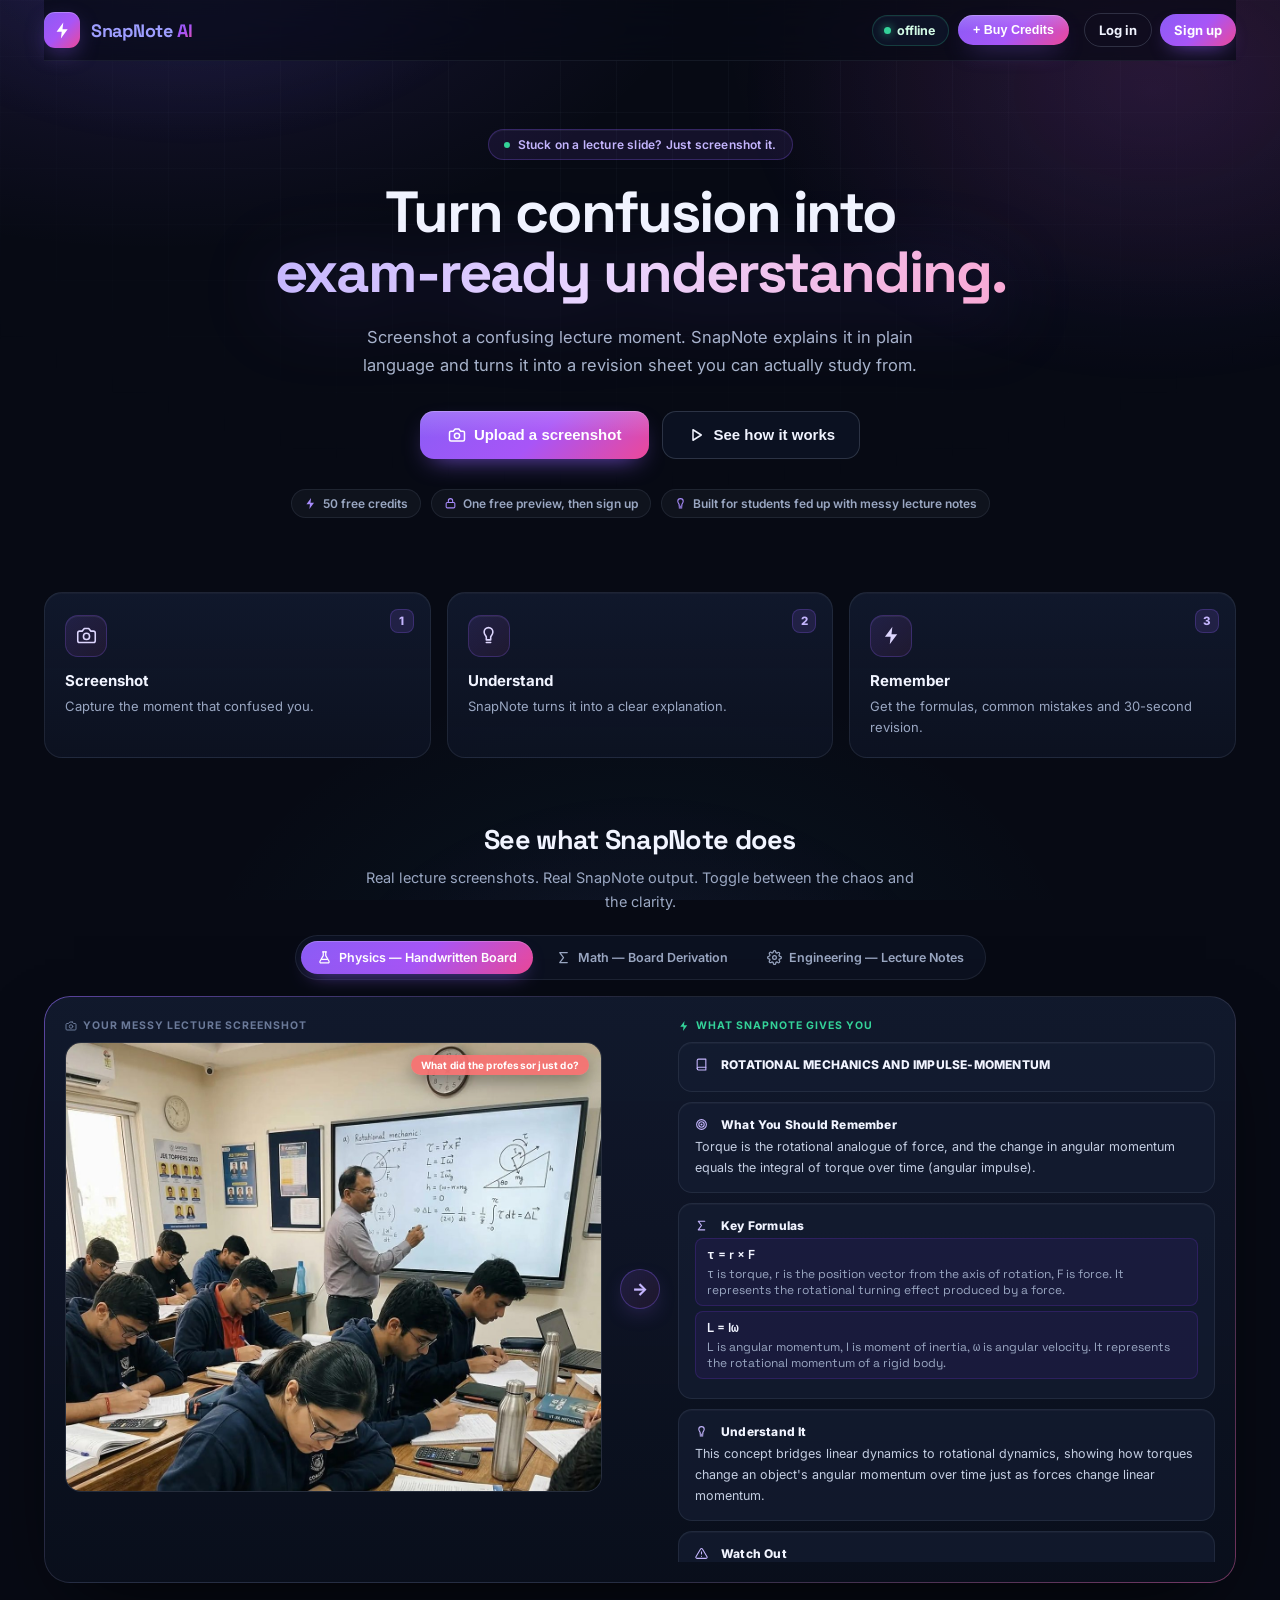
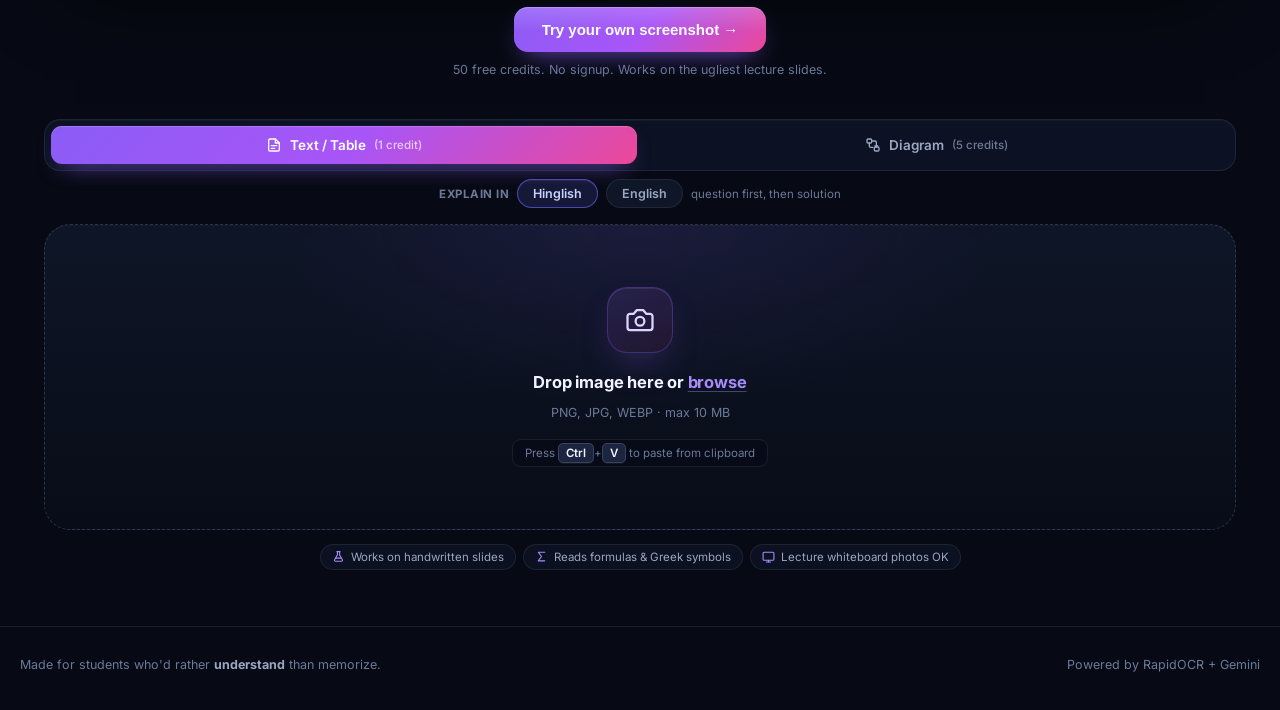
==== commit a0e8ce68: "feat: add question-first Hinglish explanations with exact math verification Generate a structured ex" ====
--- a/website/index.html
+++ b/website/index.html
@@ -200,6 +200,28 @@
     .mode-toggle button.active { background: var(--grad); color: #fff; box-shadow: 0 6px 16px -6px rgba(139,92,246,.7); }
     .mode-toggle .cost { font-weight: 500; font-size: 12px; opacity: .75; }
 
+    /* ── Explanation language (Hinglish default, English optional) ── */
+    .explain-lang {
+      display: flex; align-items: center; justify-content: center; gap: 8px;
+      margin: -4px 0 16px; flex-wrap: wrap;
+    }
+    .explain-lang .lang-label {
+      font-size: 11.5px; font-weight: 700; letter-spacing: .5px;
+      text-transform: uppercase; color: var(--muted-2);
+    }
+    .explain-lang .lang-opt {
+      border: 1px solid var(--border); background: var(--surface); color: var(--muted);
+      padding: 6px 15px; border-radius: 20px; font-size: 12.5px; font-weight: 600;
+      cursor: pointer; font-family: inherit; transition: all .15s;
+    }
+    .explain-lang .lang-opt:hover { color: var(--text); border-color: rgba(148,163,184,.45); }
+    .explain-lang .lang-opt.active {
+      color: #c7d2fe; border-color: rgba(99,102,241,.65);
+      background: rgba(99,102,241,.16); box-shadow: inset 0 1px 0 rgba(255,255,255,.06);
+    }
+    .explain-lang .lang-hint { font-size: 11.5px; color: var(--muted-2); }
+
+
     /* ── Drop zone ── */
     #drop-zone {
       border: 2px dashed rgba(148,163,184,.28); border-radius: 20px; padding: 56px 24px;
@@ -342,6 +364,68 @@
     .note-card.verify-card h3 { color: var(--danger); }
     .note-card.takeaway-card { border-color: rgba(52,211,153,.4); background: linear-gradient(180deg, rgba(52,211,153,.07), var(--surface)); }
     .note-card.takeaway-card h3 { color: var(--green); }
+
+    /* ── Question-first explanation ── */
+    .note-card.explain-question-card {
+      border-color: rgba(99,102,241,.5);
+      background: linear-gradient(180deg, rgba(99,102,241,.11), var(--surface));
+    }
+    .note-card.explain-question-card h3 { color: #c7d2fe; }
+    .note-card .lang-pill {
+      margin-left: auto; font-size: 10.5px; font-weight: 700; letter-spacing: .5px;
+      text-transform: uppercase; color: #c7d2fe; background: rgba(99,102,241,.16);
+      border: 1px solid rgba(99,102,241,.4); padding: 2px 9px; border-radius: 20px;
+    }
+    .note-card .lang-pill.verified-pill {
+      color: #a7f3d0; background: rgba(52,211,153,.14);
+      border-color: rgba(52,211,153,.45);
+    }
+    .note-card .q-text {
+      font-size: 14.5px; font-weight: 500; color: #e2e8f0; line-height: 1.75;
+      background: rgba(2,6,23,.45); border-left: 3px solid var(--accent);
+      padding: 11px 14px; border-radius: 0 10px 10px 0; white-space: pre-wrap;
+    }
+    .note-card .q-source-note { margin-top: 7px; font-size: 11.5px; color: var(--muted-2); }
+    .note-card .explain-review {
+      margin-top: 10px; padding: 8px 12px; border-radius: 9px; font-size: 12.5px;
+      color: var(--amber); background: rgba(251,191,36,.08);
+      border: 1px solid rgba(251,191,36,.4);
+    }
+    .note-card .explain-steps { list-style: none; padding: 0; margin: 4px 0 0; counter-reset: explain-step; }
+    .note-card .explain-steps li {
+      position: relative; counter-increment: explain-step;
+      padding: 11px 14px 11px 46px; margin-bottom: 9px;
+      border: 1px solid var(--border); border-radius: 11px;
+      background: rgba(148,163,184,.05);
+    }
+    .note-card .explain-steps li:last-child { margin-bottom: 0; }
+    .note-card .explain-steps li::before {
+      content: counter(explain-step); position: absolute; left: 12px; top: 11px;
+      width: 24px; height: 24px; border-radius: 50%; display: grid; place-items: center;
+      font-size: 12px; font-weight: 800; color: #c7d2fe;
+      background: rgba(99,102,241,.18); border: 1px solid rgba(99,102,241,.4);
+    }
+    .note-card .step-title { font-size: 13.5px; font-weight: 700; color: var(--text); margin-bottom: 3px; }
+    .note-card .step-eq {
+      display: inline-block; font-family: 'Space Grotesk', ui-monospace, monospace;
+      font-size: 13.5px; color: #c7d2fe; background: rgba(99,102,241,.1);
+      border: 1px solid rgba(99,102,241,.25); border-radius: 7px;
+      padding: 3px 8px; margin: 3px 0 6px; white-space: pre-wrap;
+    }
+    .note-card .explain-steps p { font-size: 13.5px; line-height: 1.7; }
+    .note-card.exam-answer-card {
+      border-color: rgba(52,211,153,.5);
+      background: linear-gradient(180deg, rgba(52,211,153,.09), var(--surface));
+    }
+    .note-card.exam-answer-card h3 { color: var(--green); }
+    .note-card .exam-note { font-size: 11.5px; color: var(--muted); margin-bottom: 8px; }
+    .note-card .exam-answer-body {
+      font-family: 'Space Grotesk', ui-monospace, monospace;
+      font-size: 14px; line-height: 1.85; color: #d1fae5; white-space: pre-wrap;
+      background: rgba(2,6,23,.5); border: 1px solid rgba(52,211,153,.22);
+      border-radius: 10px; padding: 12px 14px;
+    }
+
     .note-card.diagram-card img { max-width: 100%; border-radius: 10px; border: 1px solid var(--border); margin-top: 8px; }
     .note-card.diagram-card .diagram-wrap {
       margin: 8px 0; padding: 14px; background: var(--bg); border: 1px solid var(--border);
@@ -407,10 +491,59 @@
     .explain-btn:disabled { opacity: .55; cursor: not-allowed; }
     .explain-btn .spinner { display: inline-block; width: 14px; height: 14px; border: 2px solid rgba(255,255,255,.25); border-top-color: var(--amber); border-radius: 50%; animation: spin .8s linear infinite; margin-right: 6px; vertical-align: -2px; }
 
-    .visual-wrap { margin-top: 12px; max-width: 100%; margin-left: auto; margin-right: auto; }
+    .visual-wrap { margin-top: 12px; max-width: 100%; margin-left: auto; margin-right: auto; position: relative; }
     .visual-wrap img { display: block; width: 100%; border-radius: 10px; border: 1px solid var(--border); }
     .visual-wrap svg { display: block; width: 100%; height: auto; border-radius: 10px; border: 1px solid var(--border); background: #fff; }
+    .visual-actions { display: flex; align-items: center; justify-content: center; gap: 8px; flex-wrap: wrap; margin-top: 12px; }
+    .visual-actions button {
+      display: inline-flex; align-items: center; gap: 6px; margin: 0;
+      background: rgba(15,22,40,.8); border: 1px solid var(--border-strong); color: var(--muted);
+      padding: 8px 14px; border-radius: 10px; font-size: 12px; font-weight: 600; cursor: pointer;
+    }
+    .visual-actions button:hover { color: var(--text); border-color: var(--accent); }
+    .visual-actions #visual-download-btn, .visual-actions #visual-expand-btn { display: inline-flex; margin: 0; }
+    .visual-wrap, .visual-wrap svg, .visual-wrap img { cursor: zoom-in; }
+    .visual-modal-shell {
+      width: min(96vw, 1500px); height: min(92vh, 1100px);
+      background: var(--surface); border: 1px solid var(--border); border-radius: 18px;
+      display: flex; flex-direction: column; overflow: hidden; box-shadow: var(--shadow);
+      animation: rise .25s ease both;
+    }
+    .visual-modal-bar {
+      display: flex; align-items: center; gap: 12px; padding: 10px 14px;
+      border-bottom: 1px solid var(--border); background: var(--surface-2);
+    }
+    .visual-modal-title { font-size: 13px; font-weight: 700; color: var(--text); }
+    .visual-zoom-controls { display: flex; align-items: center; gap: 5px; margin-left: auto; }
+    .visual-zoom-controls button {
+      min-width: 32px; height: 30px; padding: 0 9px; border-radius: 8px;
+      background: rgba(15,22,40,.75); border: 1px solid var(--border); color: var(--text);
+      font-family: inherit; font-size: 13px; font-weight: 700; cursor: pointer;
+    }
+    .visual-zoom-controls button:hover { border-color: var(--accent); }
+    #visual-zoom-label { min-width: 44px; text-align: center; font-size: 11.5px; color: var(--muted); font-variant-numeric: tabular-nums; }
+    .visual-modal-scroll {
+      flex: 1; overflow: auto; -webkit-overflow-scrolling: touch; background: var(--bg);
+      padding: 14px; overscroll-behavior: contain;
+    }
+    .visual-modal-stage { width: 1536px; max-width: none; }
+    .visual-modal-stage svg, .visual-modal-stage img {
+      display: block; width: 100%; height: auto; border-radius: 10px; background: #fff;
+      border: 1px solid var(--border);
+    }
+    .visual-modal-hint { padding: 8px 14px; border-top: 1px solid var(--border); font-size: 11.5px; color: var(--muted-2); text-align: center; }
+    @media (max-width: 720px) {
+      .visual-actions { flex-direction: column; align-items: stretch; }
+      .visual-actions button { width: 100%; justify-content: center; }
+      .visual-modal-shell { width: 100vw; height: 100vh; height: 100dvh; border: 0; border-radius: 0; }
+      .visual-modal-scroll { padding: 8px; }
+      .visual-modal-title { font-size: 12.5px; }
+    }
     .visual-trust { font-size: 11.5px; color: var(--muted-2); margin-top: 8px; display: flex; align-items: center; gap: 6px; max-width: 720px; margin-left: auto; margin-right: auto; }
+    .visual-mobile-note { display: none; margin: 8px auto 0; max-width: 720px; font-size: 11.5px; color: var(--muted-2); text-align: center; }
+    @media (max-width: 720px) {
+      .visual-mobile-note { display: block; }
+    }
     .visual-context-line { max-width: 720px; margin-left: auto; margin-right: auto; }
     #visual-download-btn { display: block; margin: 10px auto 0; }
     .explain-card { border: 1px solid rgba(251,191,36,.4); background: linear-gradient(180deg, rgba(251,191,36,.06), rgba(255,255,255,0) 60%); }
@@ -1404,6 +1537,13 @@
       <button id="mode-diagram" data-mode="diagram"><svg class="ic" viewBox="0 0 24 24" fill="none" stroke="currentColor" stroke-width="2" stroke-linecap="round" stroke-linejoin="round"><rect x="3" y="3" width="7" height="6" rx="1.5"/><rect x="14" y="15" width="7" height="6" rx="1.5"/><path d="M10 6h5a2 2 0 0 1 2 2v7"/><path d="m15 13 2 2 2-2"/><path d="M6.5 9v4.5a2 2 0 0 0 2 2H12"/></svg>Diagram <span class="cost">(5 credits)</span></button>
     </div>
 
+    <div class="explain-lang" role="group" aria-label="Explanation language">
+      <span class="lang-label">Explain in</span>
+      <button class="lang-opt active" data-lang="hinglish" aria-pressed="true" title="Natural Hinglish — question first, then the solution">Hinglish</button>
+      <button class="lang-opt" data-lang="english" aria-pressed="false" title="Simple English — question first, then the solution">English</button>
+      <span class="lang-hint">question first, then solution</span>
+    </div>
+
     <div id="drop-zone">
       <div id="drop-content">
         <div class="drop-icon"><svg viewBox="0 0 24 24" fill="none" stroke="currentColor" stroke-width="1.8" stroke-linecap="round" stroke-linejoin="round"><path d="M14.5 4h-5L7 7H4a2 2 0 0 0-2 2v9a2 2 0 0 0 2 2h16a2 2 0 0 0 2-2V9a2 2 0 0 0-2-2h-3l-2.5-3Z"/><circle cx="12" cy="13" r="3.5"/></svg></div>
@@ -1438,8 +1578,8 @@
       </div>
       <div id="tags-container" class="tags"></div>
       <button id="revise-btn" class="revise-btn">
-        <span>Make This Revision-Ready</span>
-        <em>Turn this into exam-ready learning material (+1 credit)</em>
+        <span>Explain + Make Revision-Ready</span>
+        <em>Question-first explanation + exam-ready sheet (+1 credit)</em>
       </button>
       <div id="revision-cards"></div>
       <div id="notes-cards"></div>
@@ -1472,6 +1612,26 @@
     </div>
   </div>
 
+  <div class="overlay" id="visual-modal">
+    <div class="visual-modal-shell" role="dialog" aria-modal="true" aria-label="Full-size visual explanation">
+      <div class="visual-modal-bar">
+        <span class="visual-modal-title">Visual explanation</span>
+        <div class="visual-zoom-controls">
+          <button id="visual-zoom-out" aria-label="Zoom out">&minus;</button>
+          <span id="visual-zoom-label">100%</span>
+          <button id="visual-zoom-in" aria-label="Zoom in">+</button>
+          <button id="visual-zoom-fit">Fit</button>
+          <button id="visual-zoom-reset">Reset</button>
+          <button class="close-btn" id="visual-modal-close" aria-label="Close">&times;</button>
+        </div>
+      </div>
+      <div class="visual-modal-scroll" id="visual-modal-scroll">
+        <div class="visual-modal-stage" id="visual-modal-stage"></div>
+      </div>
+      <p class="visual-modal-hint">Pinch to zoom, drag to pan &middot; Fit shows the whole poster</p>
+    </div>
+  </div>
+
   <div id="processing-overlay">
     <div class="proc-card">
       <div class="proc-orb"></div>
@@ -1489,6 +1649,8 @@
     let currentBlob = null;
     let currentMode = "text";
     let currentContext = "";
+    let currentExplanationLanguage =
+      localStorage.getItem("snapnote-explanation-lang") === "english" ? "english" : "hinglish";
 
     // ── DOM refs ──
     const dropZone = document.getElementById("drop-zone");
@@ -1513,6 +1675,15 @@
     const origModal = document.getElementById("orig-modal");
     const origModalClose = document.getElementById("orig-modal-close");
     const origImg = document.getElementById("orig-img");
+    const visualModal = document.getElementById("visual-modal");
+    const visualModalClose = document.getElementById("visual-modal-close");
+    const visualModalScroll = document.getElementById("visual-modal-scroll");
+    const visualModalStage = document.getElementById("visual-modal-stage");
+    const visualZoomLabel = document.getElementById("visual-zoom-label");
+    const visualZoomIn = document.getElementById("visual-zoom-in");
+    const visualZoomOut = document.getElementById("visual-zoom-out");
+    const visualZoomFit = document.getElementById("visual-zoom-fit");
+    const visualZoomReset = document.getElementById("visual-zoom-reset");
     const creditsBadge = document.getElementById("credits-badge");
     const heroUploadBtn = document.getElementById("hero-upload-btn");
     const processingOverlay = document.getElementById("processing-overlay");
@@ -1524,6 +1695,7 @@
     const ICONS = {
       copy: '<rect x="9" y="9" width="12" height="12" rx="2"/><path d="M5 15H4a2 2 0 0 1-2-2V4a2 2 0 0 1 2-2h9a2 2 0 0 1 2 2v1"/>',
       download: '<path d="M12 3v12"/><path d="m7 10 5 5 5-5"/><path d="M5 21h14"/>',
+      maximize: '<path d="M8 3H5a2 2 0 0 0-2 2v3"/><path d="M16 3h3a2 2 0 0 1 2 2v3"/><path d="M8 21H5a2 2 0 0 1-2-2v-3"/><path d="M16 21h3a2 2 0 0 0 2-2v-3"/>',
       camera: '<path d="M14.5 4h-5L7 7H4a2 2 0 0 0-2 2v9a2 2 0 0 0 2 2h16a2 2 0 0 0 2-2V9a2 2 0 0 0-2-2h-3l-2.5-3Z"/><circle cx="12" cy="13" r="3.5"/>',
       bolt: '<path d="M13 2 4.5 13.5H11L10 22l8.5-11.5H12L13 2Z"/>',
       brain: '<path d="M12 3a5 5 0 0 0-5 5c0 2.5 1.5 4 2.5 5.5V17h5v-3.5C15.5 12 17 10.5 17 8a5 5 0 0 0-5-5Z"/><path d="M9.5 20h5"/>',
@@ -2059,6 +2231,23 @@
       });
     });
 
+    // ── Explanation language (Hinglish default; applies to the next extraction/revision) ──
+    function syncExplanationLanguage() {
+      document.querySelectorAll(".explain-lang .lang-opt").forEach((b) => {
+        const on = b.dataset.lang === currentExplanationLanguage;
+        b.classList.toggle("active", on);
+        b.setAttribute("aria-pressed", on ? "true" : "false");
+      });
+    }
+    document.querySelectorAll(".explain-lang .lang-opt").forEach((btn) => {
+      btn.addEventListener("click", () => {
+        currentExplanationLanguage = btn.dataset.lang === "english" ? "english" : "hinglish";
+        localStorage.setItem("snapnote-explanation-lang", currentExplanationLanguage);
+        syncExplanationLanguage();
+      });
+    });
+    syncExplanationLanguage();
+
     // ── Clear ──
     clearBtn.addEventListener("click", () => {
       currentBlob = null;
@@ -2100,6 +2289,7 @@
         week: "",
       }));
       formData.append("deviceId", deviceId);
+      if (isDiagram) formData.append("explanationLanguage", currentExplanationLanguage);
 
       const endpoint = isDiagram ? `${BASE}/api/extract/diagram` : `${BASE}/api/extract/text`;
       const maxRetries = 2;
@@ -2205,6 +2395,7 @@
       formData.append("image", currentBlob, "capture.png");
       formData.append("context", currentContext);
       formData.append("deviceId", deviceId);
+      formData.append("explanationLanguage", currentExplanationLanguage);
 
       try {
         const headers = {};
@@ -2230,6 +2421,10 @@
         }
         const result = await resp.json();
         hideProcessing();
+        if (result.markdown) {
+          currentMarkdown = result.markdown;
+          rawMarkdown.textContent = currentMarkdown;
+        }
         renderRevision(result.study_notes, result.creditsUsed);
         await initDevice();
       } catch (err) {
@@ -2237,14 +2432,98 @@
         showError(err.message || "Enhancement failed. Try again.");
       } finally {
         reviseBtn.disabled = false;
-      reviseBtn.innerHTML = `<span>${ic("sparkles")}Make This Revision-Ready</span><em>Turn this into exam-ready learning material (+1 credit)</em>`;
+        reviseBtn.innerHTML = `<span>${ic("sparkles")}Explain + Make Revision-Ready</span><em>Question-first explanation + exam-ready sheet (+1 credit)</em>`;
       }
     });
+
+    function renderExplanation(exp) {
+      if (!exp) return "";
+      const hinglish = (exp.language || "hinglish") !== "english";
+      const t = hinglish ? {
+        language: "Hinglish",
+        meaning: "Question ka matlab",
+        asked: "Question humse kya maang raha hai?",
+        concept: "Concept samjho",
+        steps: "Step-by-step solution",
+        exam: "Exam mein kaise likhna hai?",
+        examNote: "Yeh formal English answer exam mein likhna hai.",
+        verifiedNote: "Yeh answer SnapNote ke exact solver se verify hua hai.",
+        qNote: "AI ne screenshot se padha hai — koi value off lage toh original screenshot se compare karo.",
+        recap: "Quick recap",
+        review: "Solution needs a quick check — question ya symbol ambiguous ho sakta hai. Original screenshot se verify karo.",
+      } : {
+        language: "English",
+        meaning: "What the Question Means",
+        asked: "What the Question Asks",
+        concept: "The Concept",
+        steps: "Step-by-Step Solution",
+        exam: "How to Write It in the Exam",
+        examNote: "This is the formal answer to write in your exam.",
+        verifiedNote: "Verified by SnapNote's exact solver.",
+        qNote: "Read from your screenshot — compare with the original image if any value looks off.",
+        recap: "Quick Recap",
+        review: "Solution needs a quick check — the question or a symbol may be ambiguous. Verify it against the original screenshot.",
+      };
+
+      const cards = [];
+      const question = (exp.question_text || "").trim();
+      const review = exp.confidence === "review";
+
+      if (review && !question) {
+        cards.push(`<div class="note-card verify-card" style="animation-delay:0ms"><h3><span class="h-icon red">${ic("alert")}</span>Check This Explanation</h3><p>${esc(t.review)}</p></div>`);
+      }
+
+      if (question) {
+        const langPill = exp.verified
+          ? `<span class="lang-pill verified-pill">✓ ${t.language} · Verified</span>`
+          : `<span class="lang-pill">${t.language}</span>`;
+        cards.push(`<div class="note-card explain-question-card" style="animation-delay:0ms"><h3><span class="h-icon">${ic("file")}</span>Original Question${langPill}</h3><div class="q-text">${esc(question)}</div><div class="q-source-note">${esc(t.qNote)}</div>${review ? `<div class="explain-review">${esc(t.review)}</div>` : ""}</div>`);
+      }
+
+      if (exp.question_meaning && exp.question_meaning.trim()) {
+        cards.push(`<div class="note-card" style="animation-delay:40ms"><h3><span class="h-icon">${ic("brain")}</span>${t.meaning}</h3><p>${esc(exp.question_meaning)}</p></div>`);
+      }
+
+      if (exp.what_is_asked && exp.what_is_asked.length) {
+        cards.push(`<div class="note-card" style="animation-delay:80ms"><h3><span class="h-icon green">${ic("target")}</span>${t.asked}</h3><ul>${exp.what_is_asked.filter((x) => x && x.trim()).map((x) => `<li>${esc(x)}</li>`).join("")}</ul></div>`);
+      }
+
+      if (exp.concept && exp.concept.length) {
+        cards.push(`<div class="note-card" style="animation-delay:120ms"><h3><span class="h-icon">${ic("book")}</span>${t.concept}</h3><ul>${exp.concept.filter((x) => x && x.trim()).map((x) => `<li>${esc(x)}</li>`).join("")}</ul></div>`);
+      }
+
+      if (exp.steps && exp.steps.length) {
+        const steps = exp.steps.map((step, i) => {
+          const title = (step.title || `Step ${i + 1}`).trim();
+          const equation = (step.equation || "").trim();
+          const explanation = (step.explanation || "").trim();
+          return `<li>${title ? `<div class="step-title">${esc(title)}</div>` : ""}${equation ? `<div class="step-eq">${esc(equation)}</div>` : ""}${explanation ? `<p>${esc(explanation)}</p>` : ""}</li>`;
+        }).join("");
+        cards.push(`<div class="note-card" style="animation-delay:160ms"><h3><span class="h-icon cyan">${ic("layers")}</span>${t.steps}</h3><ol class="explain-steps">${steps}</ol></div>`);
+      }
+
+      if (exp.exam_answer && exp.exam_answer.trim()) {
+        const examNote = exp.verified ? t.verifiedNote : t.examNote;
+        const verificationNote = exp.verification_note
+          ? `<div class="explain-review">${esc(exp.verification_note)}</div>`
+          : "";
+        cards.push(`<div class="note-card exam-answer-card" style="animation-delay:200ms"><h3><span class="h-icon green">${ic("check")}</span>${t.exam}</h3><div class="exam-note">${esc(examNote)}</div><div class="exam-answer-body">${esc(exp.exam_answer)}</div>${verificationNote}</div>`);
+      } else if (exp.verification_note) {
+        cards.push(`<div class="note-card verify-card" style="animation-delay:200ms"><h3><span class="h-icon red">${ic("alert")}</span>${t.exam}</h3><p>${esc(exp.verification_note)}</p></div>`);
+      }
+
+      if (exp.recap && exp.recap.length) {
+        cards.push(`<div class="note-card takeaway-card" style="animation-delay:240ms"><h3><span class="h-icon green">${ic("clock")}</span>${t.recap}</h3><ul>${exp.recap.filter((x) => x && x.trim()).map((x) => `<li>${esc(x)}</li>`).join("")}</ul></div>`);
+      }
+
+      return cards.join("");
+    }
 
     function renderRevision(notes, creditsUsed) {
       if (!notes) return;
       const cards = [];
-      cards.push(`<div class="revision-header">${ic("sparkles")}Make This Revision-Ready</div>`);
+      cards.push(`<div class="revision-header">${ic("sparkles")}${notes.explanation ? "Question-First Explanation + Revision Sheet" : "Make This Revision-Ready"}</div>`);
+      if (notes.explanation) cards.push(renderExplanation(notes.explanation));
 
       if (notes.topic && notes.topic.title) {
         const title = notes.topic.title.toUpperCase();
@@ -2387,6 +2666,9 @@
     let currentVisualSvg = null;
     let canExplain = false;
     let lastVisualContext = null;
+    let visualStageWidth = 1536;
+    let visualBaseWidth = 1536;
+    const VISUAL_NATIVE_WIDTH = 1536;
 
     function esc(s) {
       const div = document.createElement("div");
@@ -2477,7 +2759,7 @@
       const isText = result.type !== "diagram";
       reviseBtn.style.display = (isText && !fromHistory) ? "block" : "none";
       reviseBtn.disabled = false;
-      reviseBtn.innerHTML = `<span>${ic("sparkles")}Make This Revision-Ready</span><em>Turn this into exam-ready learning material (+1 credit)</em>`;
+      reviseBtn.innerHTML = `<span>${ic("sparkles")}Explain + Make Revision-Ready</span><em>Question-first explanation + exam-ready sheet (+1 credit)</em>`;
 
       const topic = (result.studyNotes && result.studyNotes.topic && result.studyNotes.topic.title) || "";
       currentContext = JSON.stringify({
@@ -2499,6 +2781,10 @@
       }
 
       const cards = [];
+
+      if (notes.explanation) {
+        cards.push(renderExplanation(notes.explanation));
+      }
 
       if (notes.topic && notes.topic.title) {
         const title = notes.topic.title.toUpperCase();
@@ -2566,6 +2852,13 @@
       if (explainBtn) explainBtn.addEventListener("click", handleExplainVisual);
       const visualDlBtn = document.getElementById("visual-download-btn");
       if (visualDlBtn) visualDlBtn.addEventListener("click", downloadVisual);
+      const visualExpandBtn = document.getElementById("visual-expand-btn");
+      if (visualExpandBtn) visualExpandBtn.addEventListener("click", openVisualModal);
+      const visualWrap = document.querySelector(".visual-wrap");
+      if (visualWrap) {
+        visualWrap.title = "Open full-size visual";
+        visualWrap.addEventListener("click", openVisualModal);
+      }
       if (result.type === "diagram" && notes && notes.topic) {
         if (result.jee && (result.jee.match_status === "matched" || result.jee.match_status === "ambiguous")) {
           const jd = document.getElementById("jee-context-body");
@@ -2919,20 +3212,23 @@
 
     function downloadVisual() {
       if (currentVisualSvg) {
-        // Convert the rendered SVG to PNG. The inline SVG uses width="100%",
-        // so we read its actual rendered box and stamp an explicit pixel
-        // width/height before rasterizing (otherwise naturalWidth is 0).
+        // Rasterize at the SVG's native viewBox size, not the preview's CSS
+        // box: a landscape poster in a narrow mobile panel must still download
+        // readable at full resolution.
+        const m = currentVisualSvg.match(/viewBox="[\d.]+ [\d.]+ ([\d.]+) ([\d.]+)"/);
+        let w = m ? Math.round(parseFloat(m[1])) : 0;
+        let h = m ? Math.round(parseFloat(m[2])) : 0;
         const svgEl = document.querySelector(".visual-wrap svg");
-        let w = 0, h = 0;
-        if (svgEl) {
-          const rect = svgEl.getBoundingClientRect();
-          w = Math.round(rect.width);
-          h = Math.round(rect.height);
+        if (!w || !h) {
+          if (svgEl) {
+            const rect = svgEl.getBoundingClientRect();
+            w = Math.round(rect.width);
+            h = Math.round(rect.height);
+          }
         }
         if (!w || !h) {
-          const m = currentVisualSvg.match(/viewBox="[\d.]+ [\d.]+ ([\d.]+) ([\d.]+)"/);
-          w = m ? Math.round(parseFloat(m[1]) * 2) : 900;
-          h = m ? Math.round(parseFloat(m[2]) * 2) : 1200;
+          w = 900;
+          h = 1200;
         }
         const clone = svgEl ? svgEl.cloneNode(true) : null;
         let svgMarkup = currentVisualSvg;
@@ -2988,18 +3284,101 @@
       }
     }
 
+    function setVisualStageWidth(width) {
+      visualStageWidth = Math.max(320, Math.min(3072, Math.round(width)));
+      if (visualModalStage) visualModalStage.style.width = `${visualStageWidth}px`;
+      if (visualZoomLabel) {
+        visualZoomLabel.textContent = `${Math.round((visualStageWidth / VISUAL_NATIVE_WIDTH) * 100)}%`;
+      }
+    }
+
+    function visualAspect() {
+      if (currentVisualSvg) {
+        const m = currentVisualSvg.match(/viewBox="[\d.]+ [\d.]+ ([\d.]+) ([\d.]+)"/);
+        if (m) return parseFloat(m[1]) / parseFloat(m[2]);
+      }
+      const img = visualModalStage ? visualModalStage.querySelector("img") : null;
+      if (img && img.naturalWidth && img.naturalHeight) {
+        return img.naturalWidth / img.naturalHeight;
+      }
+      return VISUAL_NATIVE_WIDTH / 1024;
+    }
+
+    function fitVisualToViewport() {
+      const availW = (visualModalScroll ? visualModalScroll.clientWidth : window.innerWidth) - 32;
+      const availH = (visualModalScroll ? visualModalScroll.clientHeight : window.innerHeight) - 32;
+      setVisualStageWidth(Math.min(VISUAL_NATIVE_WIDTH, availW, availH * visualAspect()));
+    }
+
+    function openVisualModal() {
+      if (!currentVisualSvg && !currentVisualUrl) return;
+      if (visualModalStage) {
+        visualModalStage.innerHTML = currentVisualSvg
+          ? currentVisualSvg
+          : `<img src="${esc(currentVisualUrl)}" alt="AI-generated visual explanation" />`;
+      }
+      // On a phone the point of the modal is readable type, so start at the
+      // native 1536px width and let the student pan; desktop opens fitted to
+      // the whole poster.
+      const viewport = window.innerWidth || 1280;
+      if (visualModal) visualModal.classList.add("open");
+      document.body.style.overflow = "hidden";
+      if (viewport <= 720) {
+        visualBaseWidth = VISUAL_NATIVE_WIDTH;
+        setVisualStageWidth(visualBaseWidth);
+      } else {
+        fitVisualToViewport();
+        visualBaseWidth = visualStageWidth;
+      }
+      if (visualModalScroll) {
+        visualModalScroll.scrollTop = 0;
+        visualModalScroll.scrollLeft = 0;
+      }
+    }
+
+    function closeVisualModal() {
+      if (visualModal) visualModal.classList.remove("open");
+      document.body.style.overflow = "";
+      if (visualModalStage) visualModalStage.innerHTML = "";
+    }
+
+    if (visualModalClose) visualModalClose.addEventListener("click", closeVisualModal);
+    if (visualModal) {
+      visualModal.addEventListener("click", (e) => {
+        if (e.target === visualModal) closeVisualModal();
+      });
+    }
+    if (visualZoomIn) {
+      visualZoomIn.addEventListener("click", () => setVisualStageWidth(visualStageWidth * 1.25));
+    }
+    if (visualZoomOut) {
+      visualZoomOut.addEventListener("click", () => setVisualStageWidth(visualStageWidth / 1.25));
+    }
+    if (visualZoomFit) {
+      visualZoomFit.addEventListener("click", fitVisualToViewport);
+    }
+    if (visualZoomReset) {
+      visualZoomReset.addEventListener("click", () => setVisualStageWidth(visualBaseWidth));
+    }
+    document.addEventListener("keydown", (e) => {
+      if (e.key === "Escape" && visualModal && visualModal.classList.contains("open")) {
+        closeVisualModal();
+      }
+    });
+
     function explainSectionHtml() {
       const vcLine = (lastVisualContext && lastVisualContext.present && lastVisualContext.summary)
         ? `<div class="visual-context-line"><strong>Why this visual matters:</strong> ${esc(lastVisualContext.summary)}</div>`
         : "";
       const head = `<h3><span class="h-icon amber">${ic("sparkles")}</span>Explain Visually</h3><p class="explain-tagline">See the idea, not just the formula.</p>`;
-      const dlBtn = `<button id="visual-download-btn">${ic("download")}Download image</button>`;
+      const actions = `<div class="visual-actions"><button id="visual-expand-btn">${ic("maximize")}View full size</button><button id="visual-download-btn">${ic("download")}Download image</button></div>`;
+      const mobileHint = `<p class="visual-mobile-note">Tap the visual to open full size, then pinch or use + / &minus;.</p>`;
       const trust = `<p class="muted visual-trust">${ic("sparkles")} AI-generated visual explanation — verify details against your notes.</p>`;
       if (currentVisualSvg) {
-        return `${head}<div class="visual-wrap">${currentVisualSvg}</div>${trust}${vcLine}${dlBtn}`;
+        return `${head}<div class="visual-wrap">${currentVisualSvg}</div>${mobileHint}${trust}${vcLine}${actions}`;
       }
       if (currentVisualUrl) {
-        return `${head}<div class="visual-wrap"><img src="${esc(currentVisualUrl)}" alt="AI-generated visual explanation" loading="lazy" /></div>${trust}${vcLine}${dlBtn}`;
+        return `${head}<div class="visual-wrap"><img src="${esc(currentVisualUrl)}" alt="AI-generated visual explanation" loading="lazy" /></div>${mobileHint}${trust}${vcLine}${actions}`;
       }
       if (canExplain) {
         return `${head}<button class="explain-btn" id="explain-btn"><span>${ic("sparkles")}Explain Visually</span><em>Free — bundled with your diagram</em></button>`;
